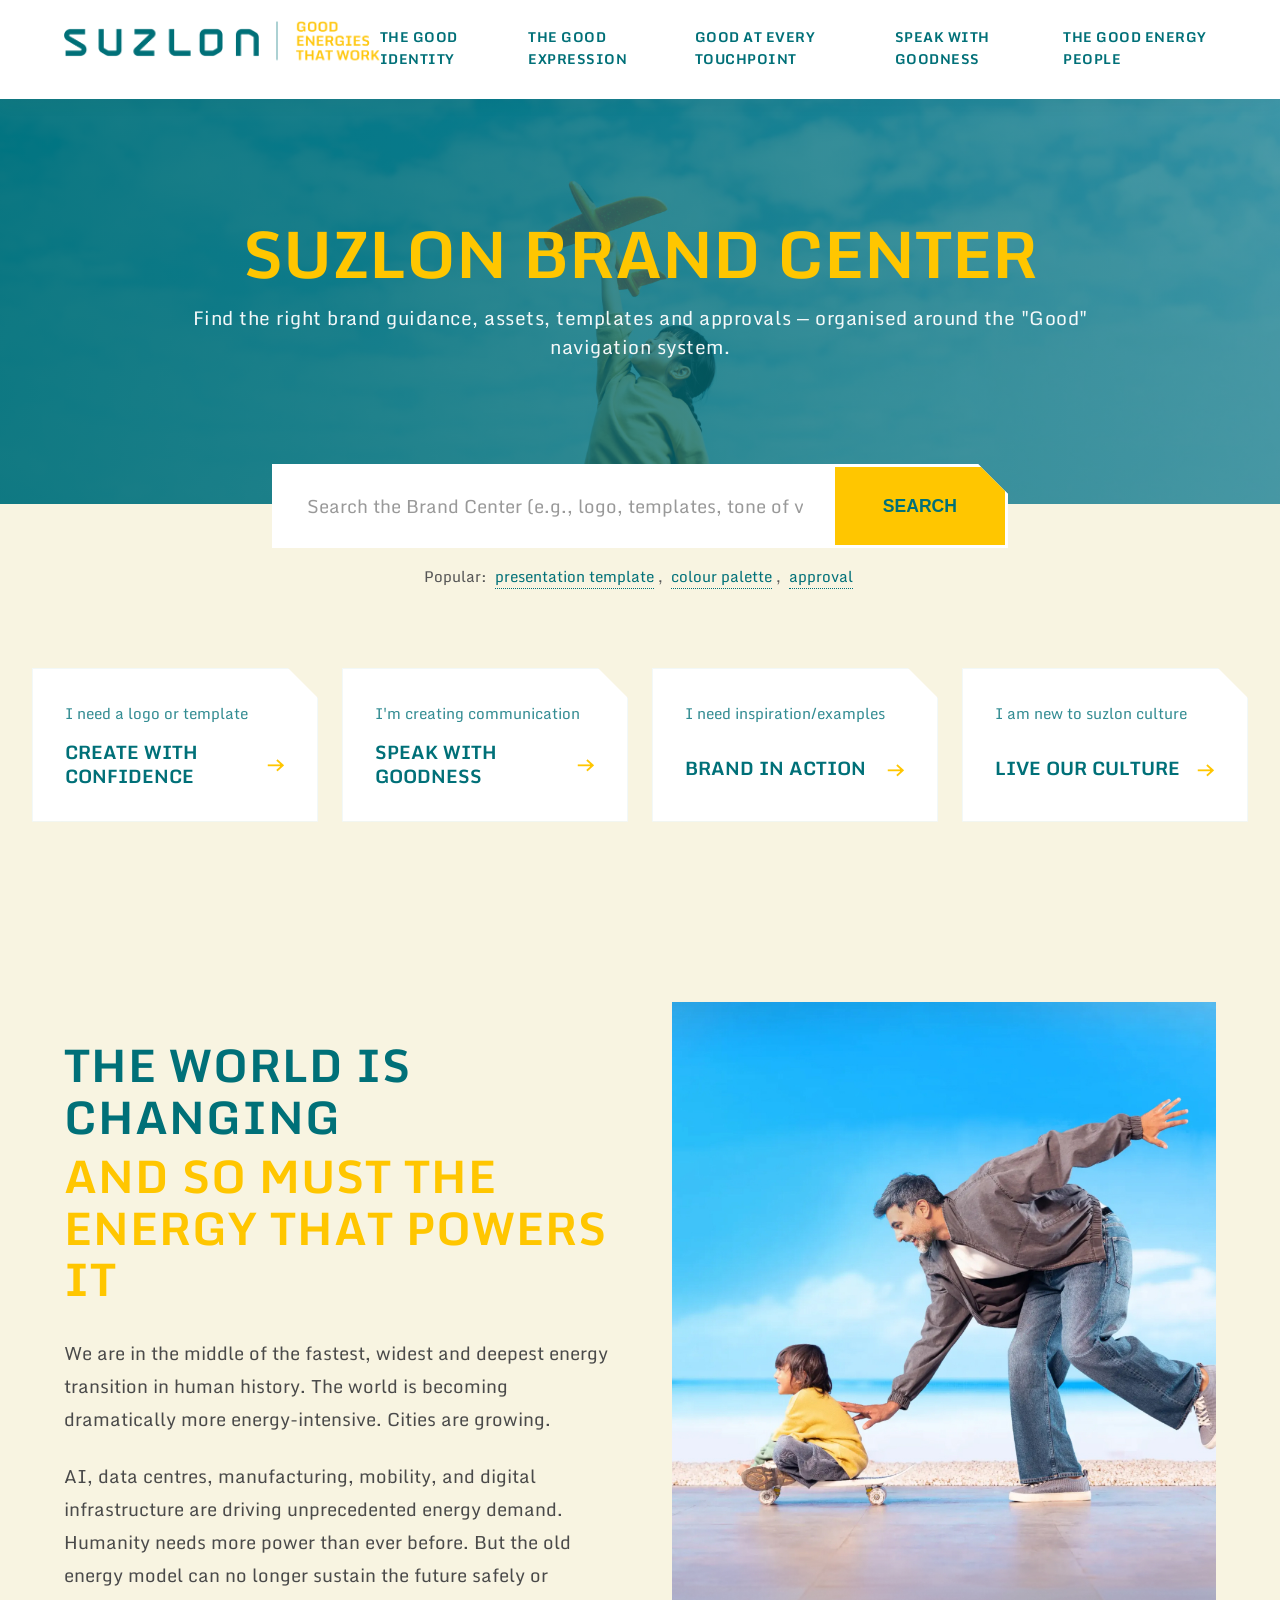
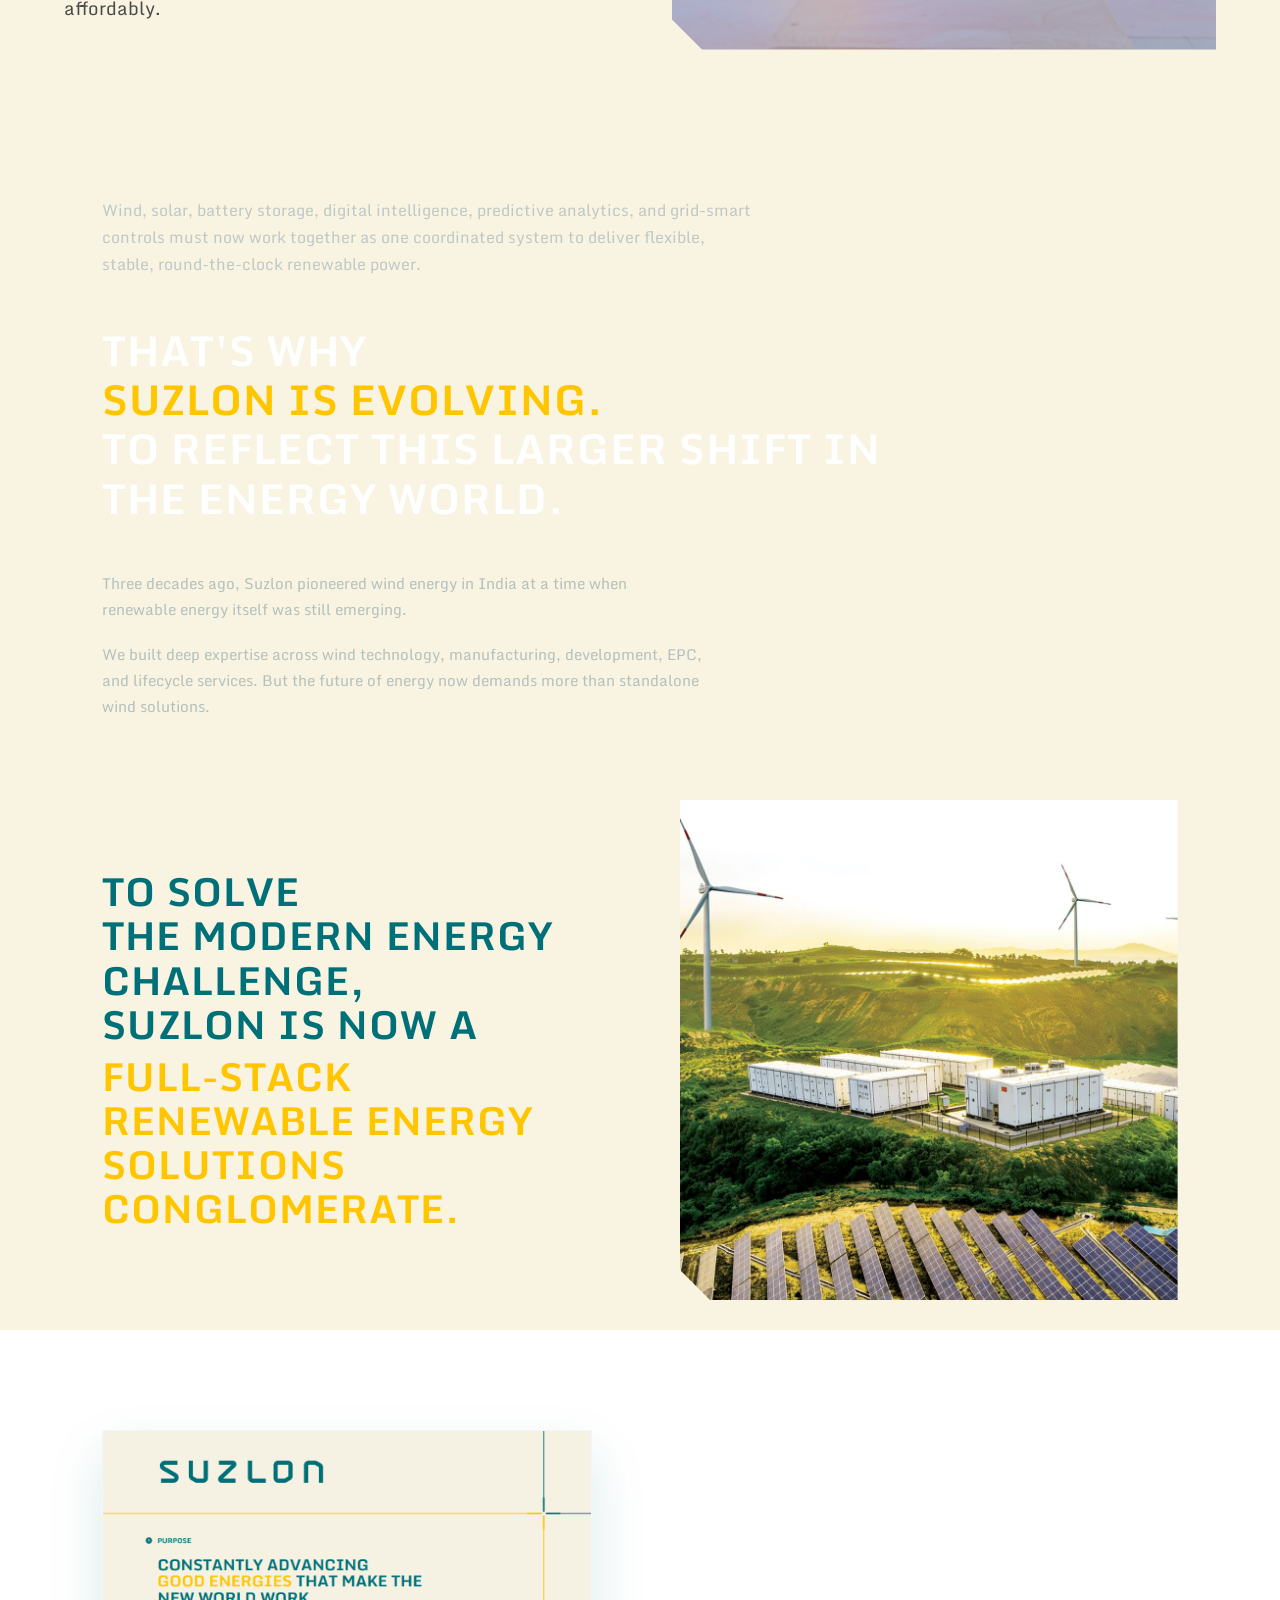
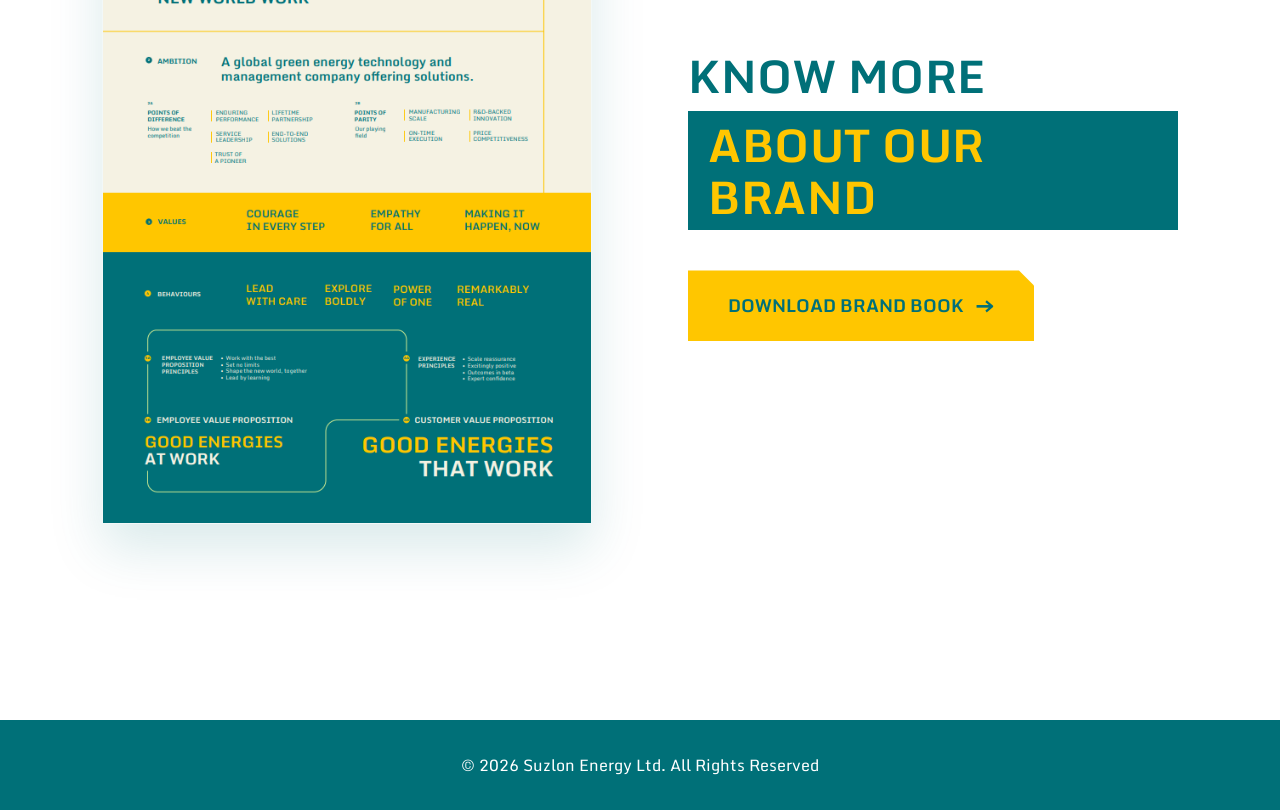
==== index.html @ 7a93b997 "Refactor index.html for improved structure and functionality" ====
<!DOCTYPE html>
<html lang="en">
<head>
    <meta charset="UTF-8">
    <meta name="viewport" content="width=device-width, initial-scale=1.0">
    <title>Suzlon Brand Centre</title>
    
    <!-- Mandatory Primary Typeface: Monda -->
    <link rel="preconnect" href="https://fonts.googleapis.com">
    <link rel="preconnect" href="https://fonts.gstatic.com" crossorigin>
    <link href="https://fonts.googleapis.com/css2?family=Monda:wght@400;500;600;700&display=swap" rel="stylesheet">
    
    <!-- External Stylesheet -->
    <link rel="stylesheet" href="style.css">
</head>
<body>
    <!-- Global Navigation -->
<header class="main-header">
    <div class="logo">
        <!-- Logo links back to the main homepage. Primary version: Teal on light background -->
        <a href="index.html">
            <img src="Homepage Images/Asset 1@2x-8.png" alt="Suzlon Logo" style="height: 45px; border: none;">
        </a>
    </div>
      <nav class="nav-links">
        
        <a href="TheGoodIdentity.html" >The Good Identity</a>
            <a href="TheGoodExpression.html" >The Good Expression</a>
            <a href="touchpoints.html" >Good at Every Touchpoint</a>
			<a href="thegoodvoice.html" >Speak with Goodness</a>
			<a href="good-energy-people.html" >The Good Energy People</a>
    </nav>
</header>

    <main>
        
        <!-- Modern Hero Banner -->
       <section class="video-banner">
    <img src="Homepage Images/Main Banner.jpg" alt="Our Brand Banner" class="bg-video">
    <div class="video-overlay"></div>
    <div class="banner-content">
        <h1>Suzlon Brand Center</h1>
        <p>Find the right brand guidance, assets, templates and approvals — organised around the "Good" navigation system.</p>
<!--        <div class="brand-promise-tag">GOOD ENERGIES THAT WORK</div>-->
    </div>
</section>

       <!-- Floating Global Search Component -->
<div class="search-container" style="position: relative;">
    <div class="search-box cut-top-right">
        <!-- Added ID and autocomplete="off" -->
        <input type="text" id="brandSearchInput" placeholder="Search the Brand Center (e.g., logo, templates, tone of voice)..." autocomplete="off">
        <!-- Added ID -->
        <button id="brandSearchBtn">Search</button>
    </div>
    
    <!-- NEW: Dropdown container for live results -->
    <div id="brandSearchResults" class="search-results-dropdown"></div>

    <!-- Updated hrefs to actually work! -->
    <div class="search-hint">Popular: <a href="touchpoints.html">presentation template</a>, <a href="TheGoodIdentity.html">colour palette</a>, <a href="mailto:corpcom@suzlon.com">approval</a></div>
</div>

        <!-- Priority User Journeys -->
        <section class="journeys-section">
            
            <div class="journeys-grid">
<!--
                <a href="#" class="journey-card cut-bottom-left">
                    <span class="need">I'm new to Suzlon brand</span>
                    <div class="action-row">
                        <span class="action">Start with Good</span>
                        <span class="arrow">&rarr;</span>
                    </div>
                </a>
-->
                <a href="TheGoodIdentity.html" class="journey-card cut-top-right">
                    <span class="need">I need a logo or template</span>
                    <div class="action-row">
                        <span class="action">Create with Confidence</span>
                        <span class="arrow">&rarr;</span>
                    </div>
                </a>
                <a href="thegoodvoice.html" class="journey-card cut-top-right">
                    <span class="need">I'm creating communication</span>
                    <div class="action-row">
                        <span class="action">Speak with Goodness</span>
                        <span class="arrow">&rarr;</span>
                    </div>
                </a>
                <a href="touchpoints.html" class="journey-card cut-top-right">
                    <span class="need">I need inspiration/examples</span>
                    <div class="action-row">
                        <span class="action">Brand in Action</span>
                        <span class="arrow">&rarr;</span>
                    </div>
                </a>
                <a href="good-energy-people.html" class="journey-card cut-top-right">
                    <span class="need">I am new to suzlon culture</span>
                    <div class="action-row">
                        <span class="action">Live our culture</span>
                        <span class="arrow">&rarr;</span>
                    </div>
                </a>
            </div>

        </section>

        
<!-- SECTION 3: The World is Changing (Modern Redesign) -->
<section class="brand-book-section world-changing-modern">
    <div class="content-wrapper">
        <div class="text-content">
            <h2>
                <span class="heading-green">The World is Changing </span>
                <span class="heading-yellow">and so must the energy that powers it</span>
            </h2>
            <p>We are in the middle of the fastest, widest and deepest energy transition in human history. The world is becoming dramatically more energy-intensive. Cities are growing.</p>
            <p>AI, data centres, manufacturing, mobility, and digital infrastructure are driving unprecedented energy demand. Humanity needs more power than ever before. But the old energy model can no longer sustain the future safely or affordably.</p>
        </div>
        
        <!-- Modern Image Integration using the Suzlon Chamfer device -->
        <div class="image-content cut-bottom-left">
            <!-- You can replace this image URL with an appropriate monumental/scale photograph from the brand library -->
            <img src="Homepage Images/Our Brand Banner 1920x1080.jpg" alt="The Changing World of Energy">
        </div>
    </div>
</section>

        <!-- SECTION 6: Suzlon is Evolving (Updated from Screenshot) -->
        <section class="brand-book-section suzlon-evolving-modern">
            <div class="evolving-content-wrapper">
                <div class="evolving-text-group">
<!--
                    <p class="intro-sub">This is where the industry is evolving. From isolated renewable assets to integrated renewable energy ecosystems.</p>
                    <div class="yellow-bar"></div>
-->
                    
                    <p class="body-desc">Wind, solar, battery storage, digital intelligence, predictive analytics, and grid-smart controls must now work together as one coordinated system to deliver flexible, stable, round-the-clock renewable power.</p>
                    
                    <h2>THAT'S WHY <span class="highlight-yellow"><br>SUZLON IS EVOLVING.</span><br> TO REFLECT THIS LARGER SHIFT IN THE ENERGY WORLD.</h2>
                    
                    <p class="history-desc">Three decades ago, Suzlon pioneered wind energy in India at a time when renewable energy itself was still emerging.</p>
                    <p class="history-desc">We built deep expertise across wind technology, manufacturing, development, EPC, and lifecycle services. But the future of energy now demands more than standalone wind solutions.</p>
                </div>
            </div>
            <!-- Interactive Visual Crosshair Device matching brand guidelines -->
<!--            <div class="brand-crosshair"></div>-->
        </section>
		<!-- SECTION 7: Full-Stack Solutions (Matched to Section 3 Design) -->
        <section class="brand-book-section full-stack-modern-grid">
            <div class="content-wrapper">
                
                <!-- Left Text Column -->
                <div class="text-content">
                    <h2>
                        <span class="heading-teal">TO SOLVE<br>THE MODERN ENERGY<br>CHALLENGE,<br>SUZLON IS NOW A</span>
                        <span class="heading-yellow">FULL-STACK<br>RENEWABLE ENERGY<br>SOLUTIONS<br>CONGLOMERATE.</span>
                    </h2>
                </div>
                
                <!-- Right Image Column (Using the chamfer cut to match brand elements) -->
                <div class="image-content cut-bottom-left">
                    <!-- Replace the src with the actual path to your image -->
                    <img src="Homepage Images/WindSolarStorage.jpg" alt="Suzlon Renewable Energy Ecosystem with Wind, Solar, and Storage">
                </div>
                
            </div>
        </section>
		
<!-- SECTION 8: Solar & Storage Visual Banner (Parallax) -->
<!--
        <section class="solar-storage-banner">
            <div class="banner-image-container parallax-bg">
-->
                
                <!-- Subtle overlay to ensure text legibility against the sky -->
<!--                <div class="teal-tint-overlay"></div>-->
                
                <!-- Typographic Lock-up -->
<!--
                <div class="banner-text-overlay">
                    <div class="text-line-1">THIS IS WHAT</div>
                    <div class="text-line-2">SUZLON</div>
                    <div class="text-line-3">
                        <span class="yellow-highlight">2.0</span>
                        <span class="stacked-text">LOOKS<br>LIKE.</span>
                    </div>
                </div>
                
            </div>
        </section>
-->
		<!-- SECTION 8.5: Architecture Bar -->
<!--
        <section class="architecture-bar">
            <div class="architecture-content">
                
                <p class="arch-subtitle">Wind-first, full-stack renewable energy solutions across</p>
                
                <div class="arch-row">
                    <div class="arch-items">
                        
                        <div class="arch-item">
                             Referencing the uploaded image file 
                            <img src="Homepage Images/SUM.svg" alt="Spark" class="spark-icon">
                            RE TECH : WIND | STORAGE | SOLAR
                        </div>
                        
                        <div class="arch-item">
                            <img src="Homepage Images/SUM.svg" alt="Spark" class="spark-icon">
                            RE DEV CO
                        </div>
                        
                        <div class="arch-item">
                            <img src="Homepage Images/SUM.svg" alt="Spark" class="spark-icon">
                            RE PROJECTS
                        </div>
                        
                        <div class="arch-item">
                            <img src="Homepage Images/SUM.svg" alt="Spark" class="spark-icon">
                            RE AMS
                        </div>
                        
                    </div>
                    
                    <div class="arch-url">
                        suzlon.com
                    </div>
                </div>
                
            </div>
        </section>
-->

                
		<!-- SECTION 10: Brand on a Page -->
        <section class="boap-section">
            <div class="boap-content-wrapper">
                
                <!-- Left Side: Document Showcase -->
                <div class="boap-image">
                    <!-- Referencing the exact file requested -->
                    <img src="Homepage Images/BOAP.png" alt="Suzlon Brand on a Page Document">
                </div>
                
                <!-- Right Side: Heading & Download Button -->
                <div class="boap-text">
                    <h2 class="main-heading">
                        <span class="teal-text"> know more</span><br>
                        <span class="yellow-highlight-block">about our brand</span>
                    </h2>
<!--
                     You can set the href to the actual PDF or high-res image file for download 
                    <a href="Homepage Images/BOAP.png" download class="contact-btn">
                        Download BOAP <span class="arrow">&darr;</span>
                    </a>
					 
-->
            
            
            <a href="Homepage Images/Brand Book.pdf" download class="contact-btn">Download brand book <span>&rarr;</span></a>
        </div>
				<div class="support-content">
					
                   
                </div>
                
            </div>
        </section>

    </main>
    
    <!-- Support / Contact Section -->
    <footer class="support-section">
       
         
			<p>© 2026 Suzlon Energy Ltd. All Rights Reserved</p>
            
        
    </footer>
		<script>
document.addEventListener('DOMContentLoaded', () => {
    
    // The content index for your site
    const searchIndex = [
        {
            title: "The Good Expression",
            url: "TheGoodExpression.html",
            description: "Icons, photography style, motion principles, and layout grids.",
            keywords: "icon, dual tone, photography, images, warmth, motion, layout, grid, system"
        },
        {
            title: "Speak with Goodness (Tone of Voice)",
            url: "thegoodvoice.html",
            description: "Verbal identity, grammar, and writing style guidelines.",
            keywords: "voice, tone, writing, grammar, checklist, active voice, copy, messaging"
        },
        {
            title: "The Good Energy People",
            url: "good-energy-people.html",
            description: "Culture, EVP, Values, Behaviours, and Recruitment assets.",
            keywords: "people, culture, video, film, evp, employer brand, values, behaviours, recruitment, posters"
        },
        {
            title: "Good at Every Touchpoint",
            url: "touchpoints.html",
            description: "Download PPT, Word, and digital UI templates.",
            keywords: "templates, presentation template, ready to use, ppt, powerpoint, word, document, ui, physical, operations, signage"
        },
        {
            title: "The Visual Identity",
            url: "TheGoodIdentity.html",
            description: "Logos, colour palettes, typography, and core brand identity.",
            keywords: "logo, colours, colour palette, fonts, typography, identity, brand, yellow, teal"
        }
    ];

    const searchInput = document.getElementById('brandSearchInput');
    const searchBtn = document.getElementById('brandSearchBtn');
    const searchDropdown = document.getElementById('brandSearchResults');

    if (searchInput && searchDropdown) {
        
        const performSearch = () => {
            const query = searchInput.value.toLowerCase().trim();
            
            if (query.length === 0) {
                searchDropdown.innerHTML = '';
                searchDropdown.classList.remove('active');
                return;
            }

            const results = searchIndex.filter(item => {
                return item.title.toLowerCase().includes(query) || 
                       item.keywords.toLowerCase().includes(query) || 
                       item.description.toLowerCase().includes(query);
            });

            searchDropdown.innerHTML = '';
            
            if (results.length > 0) {
                results.forEach(item => {
                    const link = document.createElement('a');
                    link.href = item.url;
                    link.className = 'search-result-item';
                    link.innerHTML = `
                        <span class="search-result-title">${item.title}</span>
                        <span class="search-result-desc">${item.description}</span>
                    `;
                    searchDropdown.appendChild(link);
                });
            } else {
                searchDropdown.innerHTML = `<div class="no-results">No results found for "${query}"</div>`;
            }

            searchDropdown.classList.add('active');
        };

        // Trigger on typing
        searchInput.addEventListener('input', performSearch);
        
        // Trigger on button click
        if(searchBtn) {
            searchBtn.addEventListener('click', (e) => {
                e.preventDefault();
                performSearch();
            });
        }

        // Close when clicking outside
        document.addEventListener('click', function(e) {
            if (!searchInput.contains(e.target) && !searchDropdown.contains(e.target) && (!searchBtn || !searchBtn.contains(e.target))) {
                searchDropdown.classList.remove('active');
            }
        });
        
        // Re-open if input clicked
        searchInput.addEventListener('click', function() {
            if (this.value.trim().length > 0) {
                searchDropdown.classList.add('active');
            }
        });
    }
});
</script>
</body>
</html>
---- style.css ----
/* =========================================

   1. VARIABLES & GLOBAL STYLES

========================================= */

:root {

    /* Primary Brand Colours */

    --ever-teal: #007078;

    --prime-yellow: #FFC600;

    --humble-beige: #F8F4E1;

    --white: #FFFFFF;

    

    /* Secondary Brand Colours */

    --electric-cyan: #0083C1;

    --sure-orange: #EE7623;

    --emergent-green: #61A60E;

    

    /* Layout Variables */

    --grid-margin: 5vw;

    --card-shadow: 0 10px 30px rgba(0, 112, 120, 0.08);

    --hover-shadow: 0 15px 35px rgba(0, 112, 120, 0.15);

}



* {

    box-sizing: border-box;

}



body {

    background-color: var(--humble-beige);

    font-family: 'Monda', Tahoma, sans-serif;

    font-weight: 400; /* Level 3 Body Text */

    margin: 0;

    padding: 0;

    color: var(--ever-teal);

    overflow-x: hidden; 

}



h1, h2, h3, h4, h5, h6 {

    font-family: 'Monda', Tahoma, sans-serif;

    font-weight: 700; /* Level 1 Heading */

}



/* =========================================

   2. HEADER & NAVIGATION

========================================= */

.main-header {

    background-color: var(--white);

    display: flex;

    justify-content: space-between;

    align-items: center;

    padding: 1.25rem var(--grid-margin);

    box-shadow: 0 4px 20px rgba(0,0,0,0.04);

    position: sticky;

    top: 0;

    z-index: 100;

}



.main-header .logo {

    font-size: 2rem;

    font-weight: 700;

    letter-spacing: 2px;

    text-transform: uppercase;

}



.nav-links {

    display: flex;

    gap: 2rem;

    align-items: center;

}



.nav-links a {

    text-decoration: none;

    color: var(--ever-teal);

    font-weight: 700;

    font-size: 0.85rem;

    letter-spacing: 0.5px;

    position: relative;

    padding-bottom: 4px;

    transition: color 0.3s ease;

    text-transform: uppercase;

}



.nav-links a::after {

    content: '';

    position: absolute;

    bottom: 0;

    left: 0;

    width: 0%;

    height: 2px;

    background-color: var(--prime-yellow);

    transition: width 0.3s ease;

}



.nav-links a:hover::after,

.nav-links a.active-nav::after {

    width: 100%;

}



.nav-links a.active-nav, .nav-links a:hover {

    color: var(--ever-teal);

}



/* =========================================

   3. THE SUM VISUAL DEVICE (CHAMFERS)

========================================= */

.cut-top-right {

    clip-path: polygon(0 0, calc(100% - 30px) 0, 100% 30px, 100% 100%, 0 100%);

}



.cut-bottom-left {

    clip-path: polygon(0 0, 100% 0, 100% 100%, 30px 100%, 0 calc(100% - 30px));

}



.cut-both {

    clip-path: polygon(0 0, calc(100% - 30px) 0, 100% 30px, 100% 100%, 30px 100%, 0 calc(100% - 30px));

}



/* =========================================

   4. HERO / VIDEO BANNER

========================================= */

.video-banner {

    position: relative;

    width: 100%;

    height: 45vh; 

    min-height: 400px;

    display: flex;

    align-items: center;

    padding: 0 4rem; 

    margin-bottom: 2rem; 

    overflow: hidden;

}



.video-banner.cut-bottom-left {

    clip-path: polygon(0 0, 100% 0, 100% 100%, 60px 100%, 0 calc(100% - 60px));

}



.bg-video {

    position: absolute;

    top: 0;

    left: 0;

    width: 100%;

    height: 100%;

    object-fit: cover; 

    z-index: 1;

}



.video-overlay {

    position: absolute;

    top: 0;

    left: 0;

    width: 100%;

    height: 100%;

    background: linear-gradient(to right, rgba(0, 112, 120, 0.9), rgba(0, 112, 120, 0.6));

    z-index: 2;

}



.banner-content {

    position: relative;

    z-index: 3;

    color: var(--white);

    max-width: 900px;

    text-align: center;

    margin: 0 auto;

}



.banner-content h1 {

    font-size: clamp(2.5rem, 5vw, 4.5rem);

    text-transform: uppercase;

    margin: 0 0 1rem 0;

    line-height: 1.1;

    color: var(--prime-yellow);

}



.banner-content p {

    font-size: clamp(1.15rem, 1.5vw, 1.5rem);

    margin: 0 0 1.5rem 0;

    opacity: 0.95;

    letter-spacing: 0.5px;

    line-height: 1.5;

}



.brand-promise-tag {

    display: inline-block;

    border: 2px solid var(--prime-yellow);

    color: var(--prime-yellow);

    padding: 10px 20px;

    font-size: 1.2rem;

    font-weight: 700;

    letter-spacing: 1px;

    text-transform: uppercase;

    background: rgba(0, 112, 120, 0.3);

}



/* =========================================

   5. MODERN SEARCH COMPONENT

========================================= */

.search-container {

    max-width: 800px;

    margin: -4.5rem auto 5rem auto;

    position: relative;

    z-index: 10;

    padding: 0 2rem;

}



.search-box {

    display: flex;

    background: var(--white);

    overflow: hidden;

    box-shadow: 0 20px 40px rgba(0, 112, 120, 0.2);

    border: 3px solid var(--white);

}



.search-box input {

    flex: 1;

    padding: 1.5rem 2rem;

    border: none;

    font-family: 'Monda', Tahoma, sans-serif;

    font-size: 1.15rem;

    color: var(--ever-teal);

    outline: none;

}



.search-box input::placeholder {

    color: #999;

}



.search-box button {

    background-color: var(--prime-yellow);

    color: var(--ever-teal);

    border: none;

    padding: 0 3rem;

    font-weight: 700;

    font-size: 1.1rem;

    text-transform: uppercase;

    cursor: pointer;

    transition: background 0.3s ease;

}



.search-box button:hover {

    background-color: var(--ever-teal);

    color: var(--prime-yellow);

}



.search-hint {

    text-align: center;

    margin-top: 1rem;

    font-size: 0.95rem;

    color: #555;

}



.search-hint a {

    color: var(--ever-teal);

    text-decoration: none;

    border-bottom: 1px dotted var(--ever-teal);

    margin: 0 0.25rem;

}



.search-hint a:hover {

    color: #000;

}



/* =========================================

   6. PRIORITY USER JOURNEYS

========================================= */

.journeys-section {

    max-width: 1400px;

    margin: 0 auto 5rem auto;

    padding: 0 2rem;

}



.section-header {

    text-align: center;

    margin-bottom: 3rem;

    display: flex;

    flex-direction: column;

    align-items: center;

}



.section-header h2 {

    color: var(--ever-teal);

    text-transform: uppercase;

    font-size: 1.5rem;

    margin: 0 0 0.5rem 0;

}



.accent-line {

    width: 60px;

    height: 3px;

    background-color: var(--prime-yellow);

}



.journeys-grid {

    display: grid;

    grid-template-columns: repeat(auto-fit, minmax(240px, 1fr));

    gap: 1.5rem;

}



.journey-card {

    background-color: var(--white);

    color: var(--ever-teal);

    padding: 2rem;

    text-decoration: none;

    display: flex;

    flex-direction: column;

    justify-content: space-between;

    min-height: 140px;

    box-shadow: var(--card-shadow);

    transition: transform 0.3s ease, box-shadow 0.3s ease, background-color 0.3s ease;

    border: 1px solid rgba(0, 112, 120, 0.05);

}



.journey-card:hover {

    transform: translateY(-5px);

    box-shadow: var(--hover-shadow);

    background-color: var(--ever-teal);

    color: var(--white);

}



.journey-card .need {

    font-size: 0.95rem;

    opacity: 0.8;

    margin-bottom: 1rem;

}



.action-row {

    display: flex;

    justify-content: space-between;

    align-items: center;

}



.journey-card .action {

    font-size: 1.15rem;

    font-weight: 700;

    text-transform: uppercase;

    line-height: 1.3;

}



.journey-card .arrow {

    font-size: 1.5rem;

    color: var(--prime-yellow);

    transition: transform 0.3s ease;

}



.journey-card:hover .arrow {

    transform: translateX(5px);

}



/* =========================================

   SECTION 6: Suzlon is Evolving (Screenshot Redesign)

========================================= */

.suzlon-evolving-modern {

    position: relative;

    background: linear-gradient(rgba(10, 25, 35, 0.75), rgba(5, 15, 25, 0.85)), url('Homepage Images/SUZLON IS EVOLVING.jpg') no-repeat center center/cover;

background-attachment: fixed; /* Creates the smooth parallax scrolling effect */

    color: var(--white);

    padding: 120px 8%;

    overflow: hidden;

    border-top: 1px solid rgba(255, 255, 255, 0.1);

}



.evolving-content-wrapper {

    max-width: 800px;

    position: relative;
	margin: 0 auto

    z-index: 2;

}



.evolving-text-group .intro-sub {

    font-size: 1.05rem;

    line-height: 1.6;

    color: #D0DCD0;

    margin-bottom: 1.5rem;

    max-width: 550px;
	
	;

}



.yellow-bar {

    width: 40px;

    height: 4px;

    background-color: var(--prime-yellow);

    margin-bottom: 2.5rem;

}



.evolving-text-group .body-desc {

    font-size: 1rem;

    line-height: 1.7;

    color: #C0C8C5;

    margin-bottom: 3rem;

    max-width: 650px;

}



.suzlon-evolving-modern h2 {

    font-size: clamp(2rem, 3.2vw, 3rem);

    line-height: 1.2;

    text-transform: uppercase;

    margin-bottom: 3rem;

    color: var(--white);

    letter-spacing: 0.5px;

}



.highlight-yellow {

    color: var(--prime-yellow);

}



.evolving-text-group .history-desc {

    font-size: 0.95rem;

    line-height: 1.7;

    color: #B5C0BC;

    margin-bottom: 1.25rem;

    max-width: 600px;

}



/* Brand Crosshair graphic element matching the layout */

.brand-crosshair {

    position: absolute;

    bottom: 40px;

    right: 60px;

    width: 60px;

    height: 60px;

    background-image: 

        linear-gradient(to right, rgba(255, 255, 255, 0.4) 1px, transparent 1px),

        linear-gradient(to bottom, rgba(255, 198, 0, 0.9) 1px, transparent 1px);

    background-size: 100% 100%;

    z-index: 3;

}



.brand-crosshair::after {

    content: '';

    position: absolute;

    top: 50%;

    left: 50%;

    transform: translate(-50%, -50%);

    width: 10px;

    height: 10px;

    border: 1px solid var(--prime-yellow);

    border-radius: 50%;

}



/* Responsive adjustments */

@media (max-width: 768px) {

    .suzlon-evolving-modern {

        padding: 80px 5%;

    }

    .brand-crosshair {

        display: none;

    }

}



/* =========================================
   SECTION 7: Full-Stack Solutions (Matched to Section 3 Design)
========================================= */
.full-stack-modern-grid {
    background-color: var(--humble-beige);
}

.full-stack-modern-grid .content-wrapper {
    display: grid;
    grid-template-columns: 1fr 1fr;
    gap: 5rem;
    align-items: center;
    max-width: 1400px;
    
    /* Changing this to 'auto' pushes the entire grid into the dead center of the screen */
    margin: 0 auto; 
}
.full-stack-modern-grid h2 {
    font-size: clamp(2rem, 3vw, 3.2rem); 
    line-height: 1.15;
    margin-bottom: 2rem;
    text-transform: uppercase;
    display: flex;
    flex-direction: column;
    gap: 0.5rem;
    letter-spacing: 0.5px;
}

.heading-teal {
    color: var(--ever-teal); 
    display: inline-block;
    width: fit-content;
}

/* Inherits the .heading-yellow block styling created in Section 3 */

.full-stack-modern-grid .image-content {
    width: 100%;
    height: 100%;
    min-height: 500px;
    position: relative;
    box-shadow: 0 25px 50px rgba(0, 112, 120, 0.1); 
}

.full-stack-modern-grid .image-content img {
    width: 100%;
    height: 100%;
    object-fit: cover;
    position: absolute;
    top: 0;
    left: 0;
}

/* =========================================
   Responsive Overrides for Section 7 Grid
========================================= */
@media (max-width: 992px) {
    .full-stack-modern-grid .content-wrapper {
        grid-template-columns: 1fr;
        gap: 3rem;
    }
    
    .full-stack-modern-grid .image-content {
        min-height: 400px;
    }
}


/* =========================================

   8. BRAND BOOK STYLES (NEW SECTIONS)

========================================= */

.brand-book-section {

    padding: 30px 8%;

    overflow: hidden;

}



.brand-book-section h2 {

    text-transform: uppercase;

    letter-spacing: 1px;

}



/* SECTION 3: The World is Changing (Beige Redesign) */

.world-changing-modern {

    background-color: var(--humble-beige);

    padding: 100px 5%;

    

}



.world-changing-modern .content-wrapper {

    display: grid;

    grid-template-columns: 1fr 1fr;

    gap: 4rem;

    align-items: center;

    max-width: 1400px;

    margin: 0 auto;

}



.world-changing-modern h2 {

    font-size: clamp(2.2rem, 3.5vw, 3.8rem);

    line-height: 1.15;

    margin-bottom: 2rem;

    text-transform: uppercase;

    display: flex;

    flex-direction: column;

    gap: 0.5rem;

}



.heading-green {

    color: var(--emergent-green); 

}



.heading-yellow {

    color: var(--prime-yellow); 

    

    display: inline-block;

    width: fit-content;

}



.heading-green {

    color: var(--green); 

   

    display: inline-block;

    width: fit-content;

}



.world-changing-modern p {

    font-size: 1.15rem;

    line-height: 1.8;

    color: #4A4A4A; 

    margin-bottom: 1.5rem;

}



.world-changing-modern .image-content {

    width: 100%;

    height: 100%;

    min-height: 450px;

    position: relative;

    box-shadow: 0 20px 40px rgba(0, 112, 120, 0.15); 

}



.world-changing-modern .image-content img {

    width: 100%;

    height: 100%;

    object-fit: cover;

    position: absolute;

    top: 0;

    left: 0;

}



/* SECTION 6: Suzlon is Evolving */

.suzlon-evolving {

    background-color: var(--ever-teal);

    color: var(--white);

    text-align: center;

    position: relative;

    border-top: 1px solid rgba(255,255,255,0.1);

}



.suzlon-evolving h2 {

    color: var(--prime-yellow);

    font-size: 2.8rem;

    margin-bottom: 25px;

}



.suzlon-evolving h3 {

    font-size: 1.6rem;

    margin-bottom: 30px;

    line-height: 1.5;

    color: var(--white);

}



.suzlon-evolving p {

    font-size: 1.15rem;

    line-height: 1.7;

    max-width: 800px;

    margin: 0 auto 30px auto;

    color: var(--humble-beige);

}



.upscale-text {

    font-weight: 700; 

    color: var(--prime-yellow) !important; 

    margin-bottom: 25px !important; 

    letter-spacing: 1px;

    font-size: 1.25rem !important;

}



.tech-stack {

    display: inline-block;

    background: rgba(255, 255, 255, 0.05);

    padding: 30px 50px;

    border-left: 6px solid var(--prime-yellow);

    font-size: 1.25rem;

    font-weight: 600; /* Level 2 Sub-Heading equivalent */

    letter-spacing: 1.5px;

}



.highlight-text {

    color: var(--prime-yellow);

}



.tech-sub-text {

    font-size: 0.95rem;

    font-weight: 400;

    margin-top: 15px;

    display: inline-block;

    color: #A0BBD0;

}



/* SECTION 7: Our Logo */

.our-logo {

    background-color: var(--white);

}



.our-logo h2 {

    color: var(--ever-teal);

    font-size: 3rem;

    text-align: center;

    margin-bottom: 60px;

}



.logo-grid {

    display: grid;

    grid-template-columns: repeat(auto-fit, minmax(320px, 1fr));

    gap: 40px;

    max-width: full;

    margin: 0 auto;

}



.logo-card {

/*    background: var(--humble-beige);*/

    padding: 50px 40px;
	max-width: 900px;

/*    border-radius: 0 50px 0 50px; */

/*    transition: all 0.4s ease;*/

/*    border: 1px solid rgba(0,0,0,0.03);*/

}



.logo-card:hover {

    transform: translateY(-10px);

    box-shadow: 0 15px 50px rgba(0, 112, 120, 0.15);

    border-color: var(--ever-teal);

}



.logo-card span {

    display: flex;

    align-items: center;

    justify-content: center;

    width: 50px;

    height: 50px;

    background: var(--ever-teal);

    color: var(--prime-yellow);

    border-radius: 50%;

    font-size: 1.5rem;

    font-weight: 700;

    margin-bottom: 25px;

}



.logo-card p {

    color: #4A4A4A;

    line-height: 1.7;

    font-size: 1.05rem;

}

/* =========================================
   SECTION 8: Solar & Storage Visual Banner (Parallax & Restored Text)
========================================= */
.solar-storage-banner {
    width: 100%;
    background-color: var(--humble-beige);
/*    padding-bottom: 2rem; */
}

.banner-image-container.parallax-bg {
    width: 100%;
    height: 65vh; 
    min-height: 550px;
    position: relative;
    overflow: hidden;
    
    /* Parallax Background Implementation */
    background-image: url('Homepage Images/WindSolarStorage.jpg');
/*    background-attachment: fixed;*/
    background-position: center;
    background-repeat: no-repeat;
    background-size: cover;
}

/* Gradient to ensure the off-white text pops against lighter sky backgrounds */
.teal-tint-overlay {
    position: absolute;
    top: 0;
    left: 0;
    width: 100%;
    height: 100%;
    background: linear-gradient(to right, rgba(0, 112, 120, 0.5) 0%, rgba(0, 112, 120, 0) 65%);
    pointer-events: none;
    z-index: 1;
}

/* Restored Typographic Overlay Positioning & Styling */
.banner-text-overlay {
    position: absolute;
    top: 50%;
    left: 8%; /* Matches the padding of your other sections */
    transform: translateY(-50%);
    z-index: 5;
    display: flex;
    flex-direction: column;
    align-items: flex-start;
    font-family: 'Monda', Tahoma, sans-serif;
}

.banner-text-overlay .text-line-1 {
    font-size: clamp(0.6rem, 1vw, 0.9rem);
    color: var(--humble-beige);
    text-transform: uppercase;
    letter-spacing: 1.5px;
    margin-bottom: -2px; 
}

.banner-text-overlay .text-line-2 {
    font-size: clamp(3rem, 7vw, 6rem);
    color: var(--humble-beige);
    font-weight: 700;
    text-transform: uppercase;
    line-height: 0.9;
}

.banner-text-overlay .text-line-3 {
    display: flex;
    align-items: center;
    gap: 8px; 
    margin-top: -2px;
}

.banner-text-overlay .yellow-highlight {
    font-size: clamp(3rem, 7vw, 6rem);
    color: var(--prime-yellow);
    font-weight: 700;
    line-height: 0.9;
}

.banner-text-overlay .stacked-text {
    font-size: clamp(0.6rem, 1vw, 0.9rem);
    color: var(--humble-beige);
    text-transform: uppercase;
    line-height: 1.2;
    letter-spacing: 1.5px;
    display: flex;
    flex-direction: column;
    justify-content: center;
}

/* Responsive adjustments for mobile and tablets */
@media (max-width: 992px) {
    .banner-text-overlay {
        left: 5%;
    }
    
    .banner-text-overlay .text-line-3 {
        gap: 5px; 
    }
}

@media (max-width: 768px) {
    .banner-image-container.parallax-bg {
        background-attachment: scroll; /* Disables parallax on mobile for performance */
        height: 50vh;
        min-height: 400px;
    }
    
    /* Ensure the text breaks nicely if the screen is very narrow */
    .banner-text-overlay .text-line-2,
    .banner-text-overlay .yellow-highlight {
        font-size: clamp(2rem, 9vw, 3rem);
    }
}

/* =========================================

   9. SUPPORT & BUTTONS

========================================= */

.support-section {

    width: 100%;

    background-color: var(--ever-teal);

    color: var(--white);

    padding: 1rem var(--grid-margin); 

    text-align: center;

    margin-top: 0; 

}



.support-content {

    max-width: 800px;

    margin: 0 auto;

}



.support-content h2 {

    font-size: 2.5rem;

    color: var(--prime-yellow);

    margin: 0 0 1rem 0;

    text-transform: uppercase;

}



.support-content p {

    font-size: 1.2rem;

    line-height: 1.6;

    margin: 0 0 2.5rem 0;

    opacity: 0.9;

}



.contact-btn {

    display: inline-flex;

    align-items: center;

    padding: 1rem 2.5rem;

    font-size: 1.1rem;

    font-weight: 700;

    text-transform: uppercase;

    text-decoration: none;

    transition: all 0.3s ease;

    background-color: var(--prime-yellow);

    color: var(--ever-teal);

    clip-path: polygon(0 0, calc(100% - 15px) 0, 100% 15px, 100% 100%, 0 100%);

}



.contact-btn:hover {

    background-color: var(--white);

    transform: translateY(-4px);

    box-shadow: 0 10px 20px rgba(0, 0, 0, 0.2);

}



.contact-btn span {

    margin-left: 12px;

    font-size: 1.5rem;

    transition: transform 0.3s ease;

}



.contact-btn:hover span {

    transform: translateX(5px);

}



/* =========================================

   9. RESPONSIVE BREAKPOINTS

========================================= */

@media (max-width: 992px) {

    .world-changing-modern .content-wrapper {

        grid-template-columns: 1fr;

        gap: 3rem;

    }

    

    .world-changing-modern .image-content {

        min-height: 350px;

    }

    

    .world-changing-modern h2 {

        font-size: clamp(2rem, 5vw, 2.8rem);

    }

    

    .suzlon-evolving h2, .our-logo h2, .behaviours-header h2 { 

        font-size: 2.2rem; 

    }

    

    .suzlon-evolving h3 { 

        font-size: 1.3rem; 

    }

}



@media (max-width: 768px) {

    .nav-links { display: none; }

    

    .video-banner {

        padding: 0 2rem;

        height: 50vh;

    }

    

    .search-container { margin-top: -2.5rem; }

    .search-box input { padding: 1rem; }

    .search-box button { padding: 0 1.5rem; }

    

    .brand-book-section { padding: 60px 5%; }

    .logo-card { border-radius: 0 30px 0 30px; }

    .tech-stack { padding: 20px; font-size: 1rem; }

}
/* =========================================
   SECTION 10: Good Energies Manifesto
========================================= */
.manifesto-section {
    position: relative;
    width: 100%;
    min-height: 100vh;
    padding: 100px 8%; /* Maintains global 8% left margin */
    overflow: hidden;
    background-color: #79BCE5; /* Fallback sky blue */
}

.manifesto-bg {
    position: absolute;
    top: 0;
    left: 0;
    width: 100%;
    height: 100%;
    background-size: cover;
    background-position: center bottom; /* Keeps focus on the figures at the bottom */
    background-repeat: no-repeat;
    z-index: 1;
}

/* Crosshair Visual Devices */
.crosshair-vertical {
    position: absolute;
    top: 0;
    left: calc(8% - 30px); /* Positioned just to the left of the text margin */
    width: 2px;
    height: 100%;
    background-color: var(--ever-teal);
    z-index: 2;
    opacity: 0.6;
}

.crosshair-horizontal {
    position: absolute;
    top: 300px; /* Adjusts where the horizontal line crosses */
    left: calc(8% - 40px);
    width: 100vw;
    height: 2px;
    background-color: var(--prime-yellow);
    z-index: 2;
    opacity: 0.8;
}

.manifesto-content {
    position: relative;
    z-index: 3;
    max-width: 650px;
    display: flex;
    flex-direction: column;
}

.manifesto-heading {
    font-size: clamp(2rem, 3.5vw, 3.5rem);
    line-height: 1.1;
    color: var(--white);
    text-transform: uppercase;
    letter-spacing: 1px;
    margin-bottom: 50px; /* Pushes content below the horizontal line */
}

.manifesto-heading .yellow-text {
    color: var(--prime-yellow);
}

.manifesto-subheading {
    color: var(--prime-yellow);
    font-size: clamp(1.4rem, 2vw, 1.8rem);
    margin-bottom: 1.5rem;
    font-weight: 700;
}

.manifesto-body p {
    color: var(--white);
    font-size: clamp(0.95rem, 1.1vw, 1.1rem);
    line-height: 1.8;
    margin-bottom: 4rem;
    font-weight: 500;
    text-shadow: 0 1px 3px rgba(0,0,0,0.2); /* Helps text readability against clouds */
}

.manifesto-branding {
    display: flex;
    flex-direction: column;
    align-items: flex-start;
    gap: 1.5rem;
}

.manifesto-branding .teal-text {
    color: var(--ever-teal);
    font-size: clamp(1.5rem, 2.5vw, 2.2rem);
    line-height: 1.2;
    font-weight: 700;
}

.manifesto-logo {
    height: 40px;
}

.manifesto-url {
    position: absolute;
    bottom: 30px;
    right: 5%;
    z-index: 3;
    font-family: 'Monda', Tahoma, sans-serif;
    font-weight: 700;
    color: #333;
    font-size: 1.1rem;
    letter-spacing: 1px;
}

/* Responsive adjustments */
@media (max-width: 992px) {
    .manifesto-section {
        padding: 80px 8%;
    }
    
    .crosshair-vertical, .crosshair-horizontal {
        display: none; /* Hide on mobile to keep layout clean */
    }
    
    .manifesto-heading {
        margin-bottom: 2rem;
    }
    
    .manifesto-url {
        right: auto;
        left: 8%;
        bottom: 20px;
    }
}

/* =========================================
   SECTION 8.5: Architecture Bar 
========================================= */
.architecture-bar {
    width: 100%;
    background-color: var(--humble-beige);
    padding: 3.5rem 8%; /* Matches the 8% left-align system */
    color: var(--ever-teal);
    border-bottom: 1px solid rgba(0, 112, 120, 0.15); /* Subtle separation line */
}

.architecture-content {
    display: flex;
    flex-direction: column;
    gap: 1.5rem;
    max-width: 1500px;
}

.arch-subtitle {
    font-size: 1.15rem;
    font-weight: 600;
    margin: 0;
    letter-spacing: 0.5px;
}

.arch-row {
    display: flex;
    justify-content: space-between;
    align-items: center;
    flex-wrap: wrap;
    gap: 1rem;
    width: 100%;
}

.arch-items {
    display: flex;
    gap: 3.5rem;
    align-items: center;
    flex-wrap: wrap;
}

.arch-item {
    display: flex;
    align-items: center;
/*    gap: 0.1rem;*/
    font-size: 1.1rem;
    font-weight: 700;
    text-transform: uppercase;
    letter-spacing: 0.5px;
}


/* Specific styling for the uploaded spark/crosshair icon */
.spark-icon {
    width: 16px;
    height: 16px;
    margin-bottom: 25px; /* Visual optical alignment with the text baseline */
    display: block;
    object-fit: contain;
}

.arch-url {
    font-size: 1.5rem;
    font-weight: 700;
    letter-spacing: 1px;
}

/* Responsive adjustments */
@media (max-width: 1200px) {
    .arch-items {
        gap: 2rem;
    }
}

@media (max-width: 992px) {
    .arch-row {
        flex-direction: column;
        align-items: flex-start;
        gap: 2.5rem;
    }
    
    .arch-items {
        flex-direction: column;
        align-items: flex-start;
        gap: 1.5rem;
    }
}

/* =========================================
   SECTION 10: Brand on a Page
========================================= */
.boap-section {
    background-color: var(--white);
    padding: 100px 8%;
    overflow: hidden;
}

.boap-content-wrapper {
    display: grid;
    grid-template-columns: 1fr 1fr;
    gap: 6rem;
    align-items: center;
    max-width: 1400px;
    margin: 0 auto;
}

/* Left side image styling */
.boap-image {
    width: 100%;
    /* Adds a sleek, premium shadow so the document looks like paper resting on the screen */
    box-shadow: 0 25px 50px rgba(0, 112, 120, 0.15); 
    border: 1px solid rgba(0, 112, 120, 0.05);
}

.boap-image img {
    width: 100%;
    height: auto;
    display: block;
}

/* Right side text & button styling */
.boap-text {
    display: flex;
    flex-direction: column;
    align-items: flex-start;
}

.boap-text .main-heading {
    font-size: clamp(2rem, 3.5vw, 3.5rem);
    line-height: 1.15;
    text-transform: uppercase;
    margin-bottom: 2.5rem;
    letter-spacing: 0.5px;
}

.boap-text .teal-text {
    color: var(--ever-teal);
}

.boap-text .yellow-highlight-block {
    color: var(--prime-yellow);
    background-color: var(--ever-teal);
    padding: 8px 20px;
    display: inline-block;
    margin-top: 10px;
}

/* Responsive adjustments for mobile and tablets */
@media (max-width: 992px) {
    .boap-content-wrapper {
        grid-template-columns: 1fr;
        gap: 4rem;
    }
    
    .boap-image {
        order: 2; /* Drops the image below the text on mobile screens */
    }
    
    .boap-text {
        order: 1; /* Keeps the heading and button at the top on mobile */
    }
}

/* =========================================
   PAGE HERO & JUMP NAVIGATION
========================================= */
.page-hero {
    background-color: var(--ever-teal);
    color: var(--white);
    padding: 100px 8% 80px 8%;
}

.page-hero-content .category-tag {
    color: var(--prime-yellow);
    font-size: 0.95rem;
    font-weight: 700;
    letter-spacing: 1.5px;
    display: inline-block;
    margin-bottom: 1rem;
}

.page-hero-content h1 {
    font-size: clamp(2.5rem, 4.5vw, 4rem);
    text-transform: uppercase;
    color: var(--white);
    margin-bottom: 1rem;
    letter-spacing: 1px;
}

.page-hero-content p {
    font-size: clamp(1.15rem, 1.8vw, 1.4rem);
    color: var(--humble-beige);
    max-width: 750px;
    line-height: 1.6;
}

.page-jump-nav {
    display: flex;
    gap: 1.5rem;
    padding: 1.25rem 8%;
    background-color: var(--white);
    border-bottom: 1px solid rgba(0, 112, 120, 0.1);
    sticky;
    top: 70px;
    z-index: 90;
    overflow-x: auto;
}

.page-jump-nav a {
    text-decoration: none;
    color: var(--ever-teal);
    font-weight: 700;
    font-size: 0.85rem;
    text-transform: uppercase;
    letter-spacing: 0.5px;
    white-space: nowrap;
    transition: color 0.3s ease;
}

.page-jump-nav a:hover {
    color: var(--prime-yellow);
}

/* =========================================
   LOGO PAGE SPECIFIC SECTION STYLES
========================================= */
.logo-section-white {
    background-color: var(--white);
}

.logo-section-beige {
    background-color: var(--white);
}

.section-title-group h2 {
    font-size: clamp(1.8rem, 2.5vw, 2.5rem);
    color: var(--ever-teal);
    text-transform: uppercase;
    letter-spacing: 1px;
    margin-bottom: 0.5rem;
}

.section-title-group .yellow-bar {
    width: 50px;
    height: 4px;
    background-color: var(--prime-yellow);
    margin-bottom: 3rem;
}

/* Asset Cards */
.guideline-row {
    display: grid;
    grid-template-columns: repeat(auto-fit, minmax(300px, 1fr));
    gap: 2.5rem;
}

.asset-card {
    background: var(--white);
    border: 1px solid rgba(0, 112, 120, 0.08);
}

.asset-preview-box {
    height: auto;
	width: full;
/*    background-color: var(--humble-beige);*/
    display: flex;
    align-items: center;
    justify-content: center;
    padding: 2rem;
}

.asset-preview-box.dark-box {
    background-color: var(--ever-teal);
	height: auto;
	width: full;
}

.asset-preview-box img {
/*    max-height: 24rem;*/
   
	height: auto;
	max-width: 1080px;
}

.invert-logo {
    filter: brightness(0) invert(1);
}

.asset-details {
    padding: 2rem;
}

.asset-details h3 {
    color: var(--ever-teal);
    margin-bottom: 0.5rem;
    text-transform: uppercase;
}

.asset-details p {
    color: #4A4A4A;
    line-height: 1.6;
    font-size: 0.95rem;
}

/* Two Column Layout & Rules */
.two-column-layout {
    display: grid;
    grid-template-columns: 1fr 1fr;
    gap: 3rem;
}

.rule-box {
    background-color: var(--humble-beige);
    padding: 3rem;
    border-left: 4px solid var(--ever-teal);
}

.rule-box h3 {
    color: var(--ever-teal);
    text-transform: uppercase;
    margin-bottom: 1rem;
}

.rule-box p {
    color: #4A4A4A;
    line-height: 1.7;
    margin-bottom: 1.5rem;
}

.spec-callout {
    background-color: var(--ever-teal);
    color: var(--prime-yellow);
    padding: 1rem 1.5rem;
    font-weight: 700;
    text-transform: uppercase;
    letter-spacing: 1px;
}

.spec-list {
    list-style: none;
    padding: 0;
}

.spec-list li {
    padding: 0.5rem 0;
    border-bottom: 1px solid rgba(0, 112, 120, 0.1);
    color: #4A4A4A;
}

/* Swatches */
.colour-swatch-grid {
    display: grid;
    grid-template-columns: repeat(auto-fit, minmax(260px, 1fr));
/*    gap: 2rem;*/
}

.swatch-card {
/*    background-color: var(--white);*/
/*    padding: 1.5rem;*/
/*    border: 1px solid rgba(0, 112, 120, 0.05);*/
}

.swatch-header {
    height: 120px;
    margin-bottom: 1.5rem;
}

.ever-teal-bg { background-color: var(--ever-teal); }
.prime-yellow-bg { background-color: var(--prime-yellow); }
.white-bg { background-color: var(--white); border: 1px solid #eee; }

.swatch-card h4 {
    color: var(--ever-teal);
    text-transform: uppercase;
    margin-bottom: 0.5rem;
}

.swatch-card p {
    color: #4A4A4A;
    font-size: 0.9rem;
    line-height: 1.6;
}

/* Placement Cards */
.placement-grid {
    display: grid;
    grid-template-columns: repeat(auto-fit, minmax(300px, 1fr));
    gap: 2rem;
}

.placement-card {
    background-color: var(--humble-beige);
    padding: 3rem;
    border-top: 4px solid var(--prime-yellow);
}

.placement-card h3 {
    color: var(--ever-teal);
    text-transform: uppercase;
    margin-bottom: 1rem;
}

.placement-card p {
    color: #4A4A4A;
    line-height: 1.6;
}

/* Don'ts Grid */
.donts-grid {
    display: grid;
    grid-template-columns: repeat(auto-fit, minmax(240px, 1fr));
    gap: 1.5rem;
}

.dont-card {
    background-color: var(--white);
    padding: 2.5rem 2rem;
    border: 1px solid rgba(238, 118, 35, 0.2);
    position: relative;
}

.dont-badge {
    background-color: var(--sure-orange);
    color: var(--white);
    font-weight: 700;
    font-size: 0.75rem;
    padding: 4px 12px;
    display: inline-block;
    letter-spacing: 1px;
    margin-bottom: 1.25rem;
}

.dont-card p {
    color: #4A4A4A;
    font-size: 0.95rem;
    line-height: 1.6;
}

/* Responsive Overrides */
@media (max-width: 992px) {
    .two-column-layout {
        grid-template-columns: 1fr;
    }
}

/* =========================================
   EDITORIAL SPLIT LAYOUT
========================================= */
.editorial-main {
    background-color: var(--humble-beige);
    padding: 6rem 8%;
}

.split-layout-container {
    display: flex;
    gap: 5rem;
    max-width: 1500px;
    margin: 0 auto;
    align-items: flex-start; /* Required for sticky to work */
}

/* Left Sticky Side */
.split-left {
    flex: 0 0 35%; /* Takes up 35% of the screen width */
    position: sticky;
    top: 120px; /* Distance from the top of the viewport when scrolling */
}

.sticky-content .pillar-number {
    display: block;
    font-size: 1.25rem;
    font-weight: 700;
    color: var(--prime-yellow);
    margin-bottom: 0.5rem;
    letter-spacing: 2px;
}

.sticky-content h1 {
    font-size: clamp(2.5rem, 4vw, 4rem);
    color: var(--ever-teal);
    line-height: 1.1;
    text-transform: uppercase;
    margin-bottom: 1.5rem;
}

.sticky-content .accent-line {
    width: 60px;
    height: 4px;
    background-color: var(--prime-yellow);
    margin-bottom: 1.5rem;
}

.sticky-content p {
    font-size: 1.25rem;
    color: #4A4A4A;
    line-height: 1.6;
}

/* Right Scrolling Side */
.split-right {
    flex: 1; /* Takes up the remaining 65% */
    display: flex;
    flex-direction: column;
    gap: 6rem; /* Huge spacing between hubs */
}

/* =========================================
   MODERN HUB CARDS (Side-by-Side Layout)
========================================= */
.modern-hub {
    background-color: var(--white);
    border: 1px solid rgba(0, 112, 120, 0.05);
    box-shadow: 0 20px 40px rgba(0, 112, 120, 0.08);
    display: grid;
    /* Splits the card: 55% image on the left, 45% text/links on the right */
    grid-template-columns: 55% 45%; 
    align-items: stretch;
}

.hub-visual {
    width: 100%;
    height: 100%;
    min-height: 450px;
    position: relative;
    overflow: hidden;
}

.visual-bg {
    position: absolute;
    top: 0;
    left: 0;
    width: 100%;
    height: 100%;
    background-size: cover;
    background-position: center;
    transition: background-image 0.4s ease-in-out;
}

.hub-content-grid {
    padding: 4rem 3rem;
    display: flex;
    flex-direction: column;
    justify-content: center; /* Vertically centers the text and UL */
    gap: 2.5rem;
}

.hub-text h2 {
    font-size: 2.2rem;
    color: var(--ever-teal);
    text-transform: uppercase;
    margin-bottom: 1rem;
}

.hub-text p {
    font-size: 1.1rem;
    color: #4A4A4A;
    line-height: 1.6;
}

.hub-actions {
    display: flex;
    justify-content: flex-start;
    margin-top: 1rem;
}

/* =========================================
   INTERACTIVE GALLERY LINKS
========================================= */
.interactive-links {
    list-style: none;
    padding: 0;
    margin: 2.5rem 0 0 0;
    display: flex;
    flex-direction: column;
    gap: 1rem;
}

.interactive-links a {
    text-decoration: none;
    color: var(--ever-teal);
    font-weight: 600;
    font-size: 1.05rem;
    display: flex;
    align-items: center;
    transition: all 0.3s ease;
    text-transform: uppercase;
    letter-spacing: 0.5px;
}

.interactive-links a::before {
    content: '→';
    margin-right: 12px;
    color: var(--prime-yellow);
    font-size: 1.3rem;
    opacity: 0;
    transform: translateX(-10px);
    transition: all 0.3s cubic-bezier(0.4, 0, 0.2, 1);
}

/* Hover and Active States */
.interactive-links a:hover,
.interactive-links a.active-link {
    color: var(--prime-yellow);
    transform: translateX(5px);
}

.interactive-links a:hover::before,
.interactive-links a.active-link::before {
    opacity: 1;
    transform: translateX(0);
}

/* =========================================
   RESPONSIVE BREAKPOINTS
========================================= */
@media (max-width: 1200px) {
    .modern-hub {
        /* Gives text slightly more room on medium screens */
        grid-template-columns: 50% 50%; 
    }
    
    .hub-content-grid {
        padding: 3rem 2rem;
    }
}

@media (max-width: 1024px) {
    .split-layout-container {
        flex-direction: column; 
        gap: 3rem;
    }
    
    .split-left {
        width: 100%;
        position: relative; 
        top: 0;
    }
    
    .split-right {
        width: 100%;
    }
}

@media (max-width: 768px) {
    .editorial-main {
        padding: 4rem 5%;
    }
    
    .modern-hub {
        /* Stacks the image on top and text below for mobile */
        grid-template-columns: 1fr; 
    }
    
    .hub-visual {
        height: 350px;
        min-height: auto;
    }
    
    .hub-content-grid {
        padding: 2.5rem 1.5rem;
    }
}

.search-results-dropdown {
    position: absolute;
    top: 65px; /* Adjust slightly if it overlaps your search box */
    left: 0;
    width: 100%;
    background: #ffffff;
    border-radius: 0 0 8px 8px;
    box-shadow: 0 15px 35px rgba(0, 112, 120, 0.15);
    border: 1px solid rgba(0, 112, 120, 0.1);
    overflow: hidden;
    display: none; 
    z-index: 1000;
    max-height: 350px;
    overflow-y: auto;
    text-align: left;
}

.search-results-dropdown.active {
    display: block;
    animation: slideDown 0.2s ease forwards;
}

.search-result-item {
    padding: 12px 20px;
    display: block;
    text-decoration: none;
    border-bottom: 1px solid #f0f0f0;
    transition: background-color 0.2s ease;
}

.search-result-item:last-child {
    border-bottom: none;
}

.search-result-item:hover {
    background-color: rgba(0, 112, 120, 0.05);
}

.search-result-title {
    color: #007078;
    font-weight: 700;
    font-size: 1rem;
    margin-bottom: 4px;
    display: block;
}

.search-result-desc {
    color: #666;
    font-size: 0.85rem;
    display: block;
}

.no-results {
    padding: 15px 20px;
    color: #888;
    font-size: 0.95rem;
}

@keyframes slideDown {
    from { opacity: 0; transform: translateY(-10px); }
    to { opacity: 1; transform: translateY(0); }
}
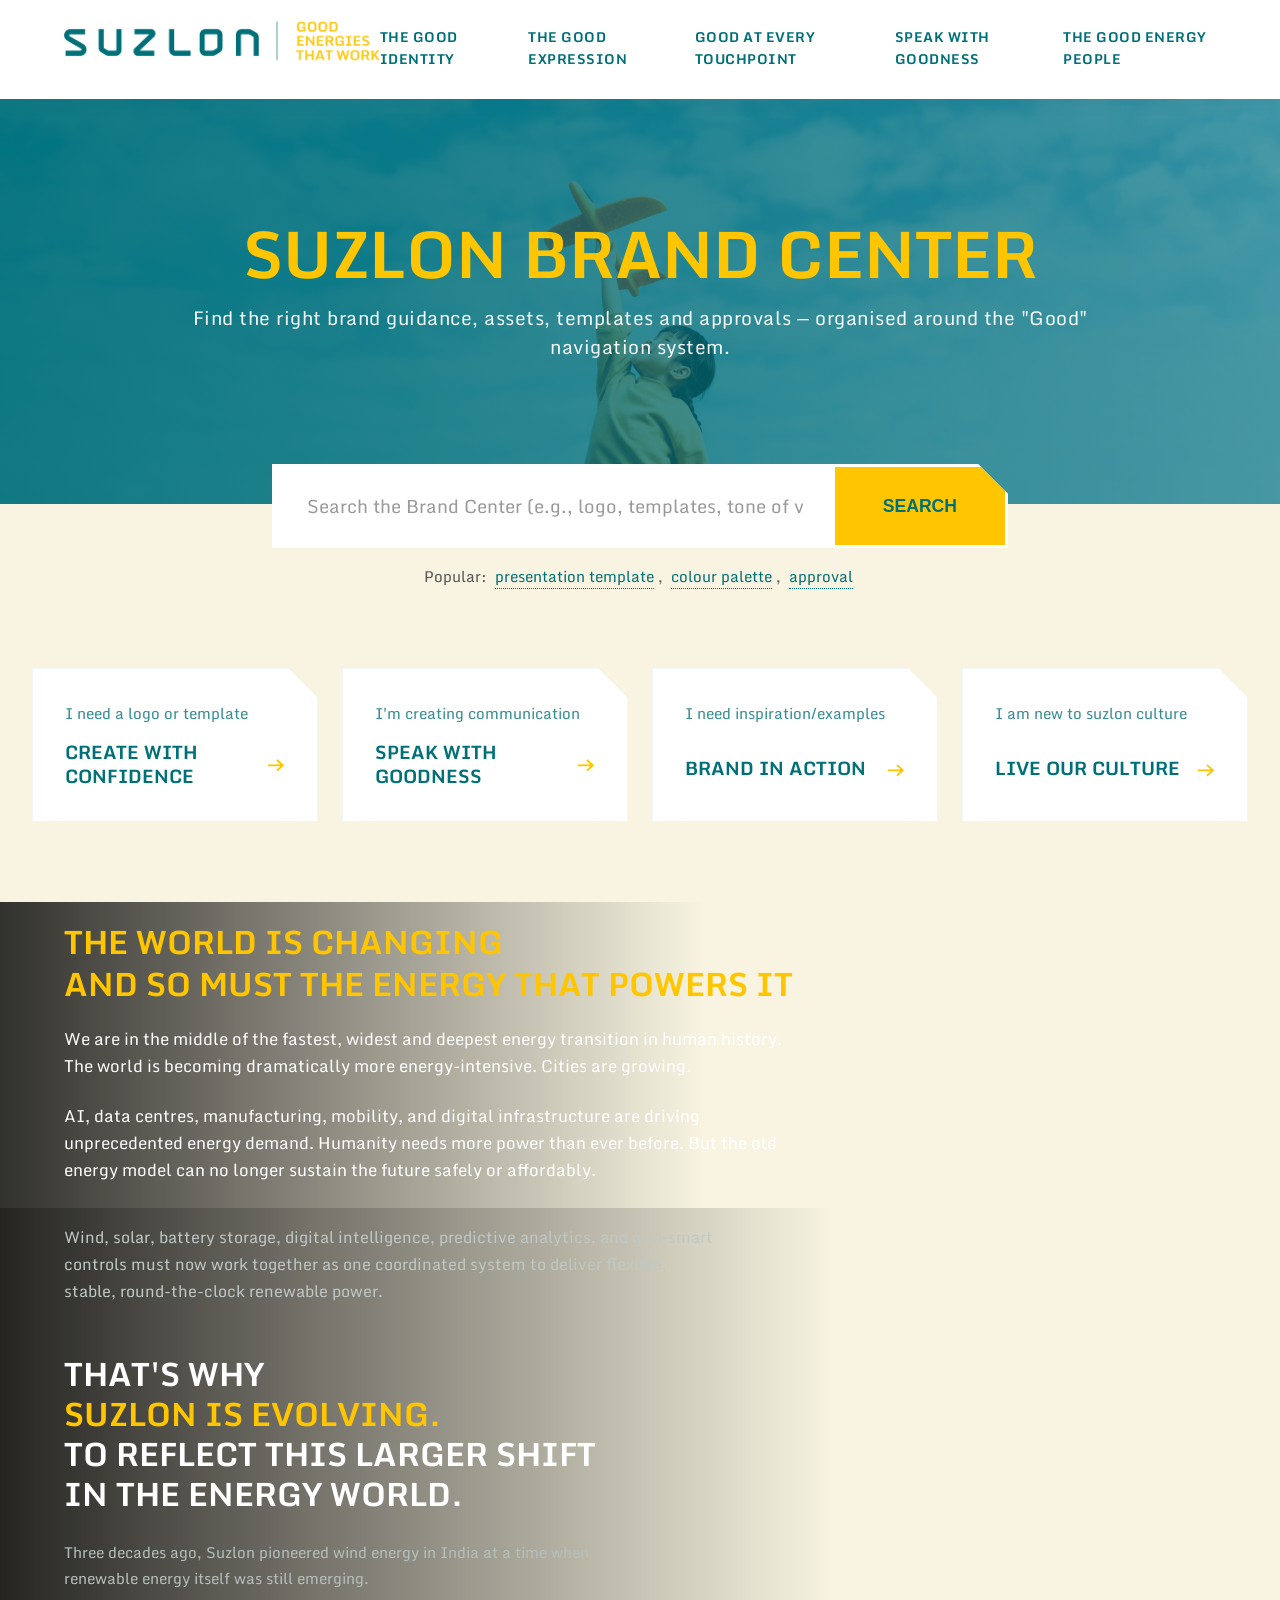
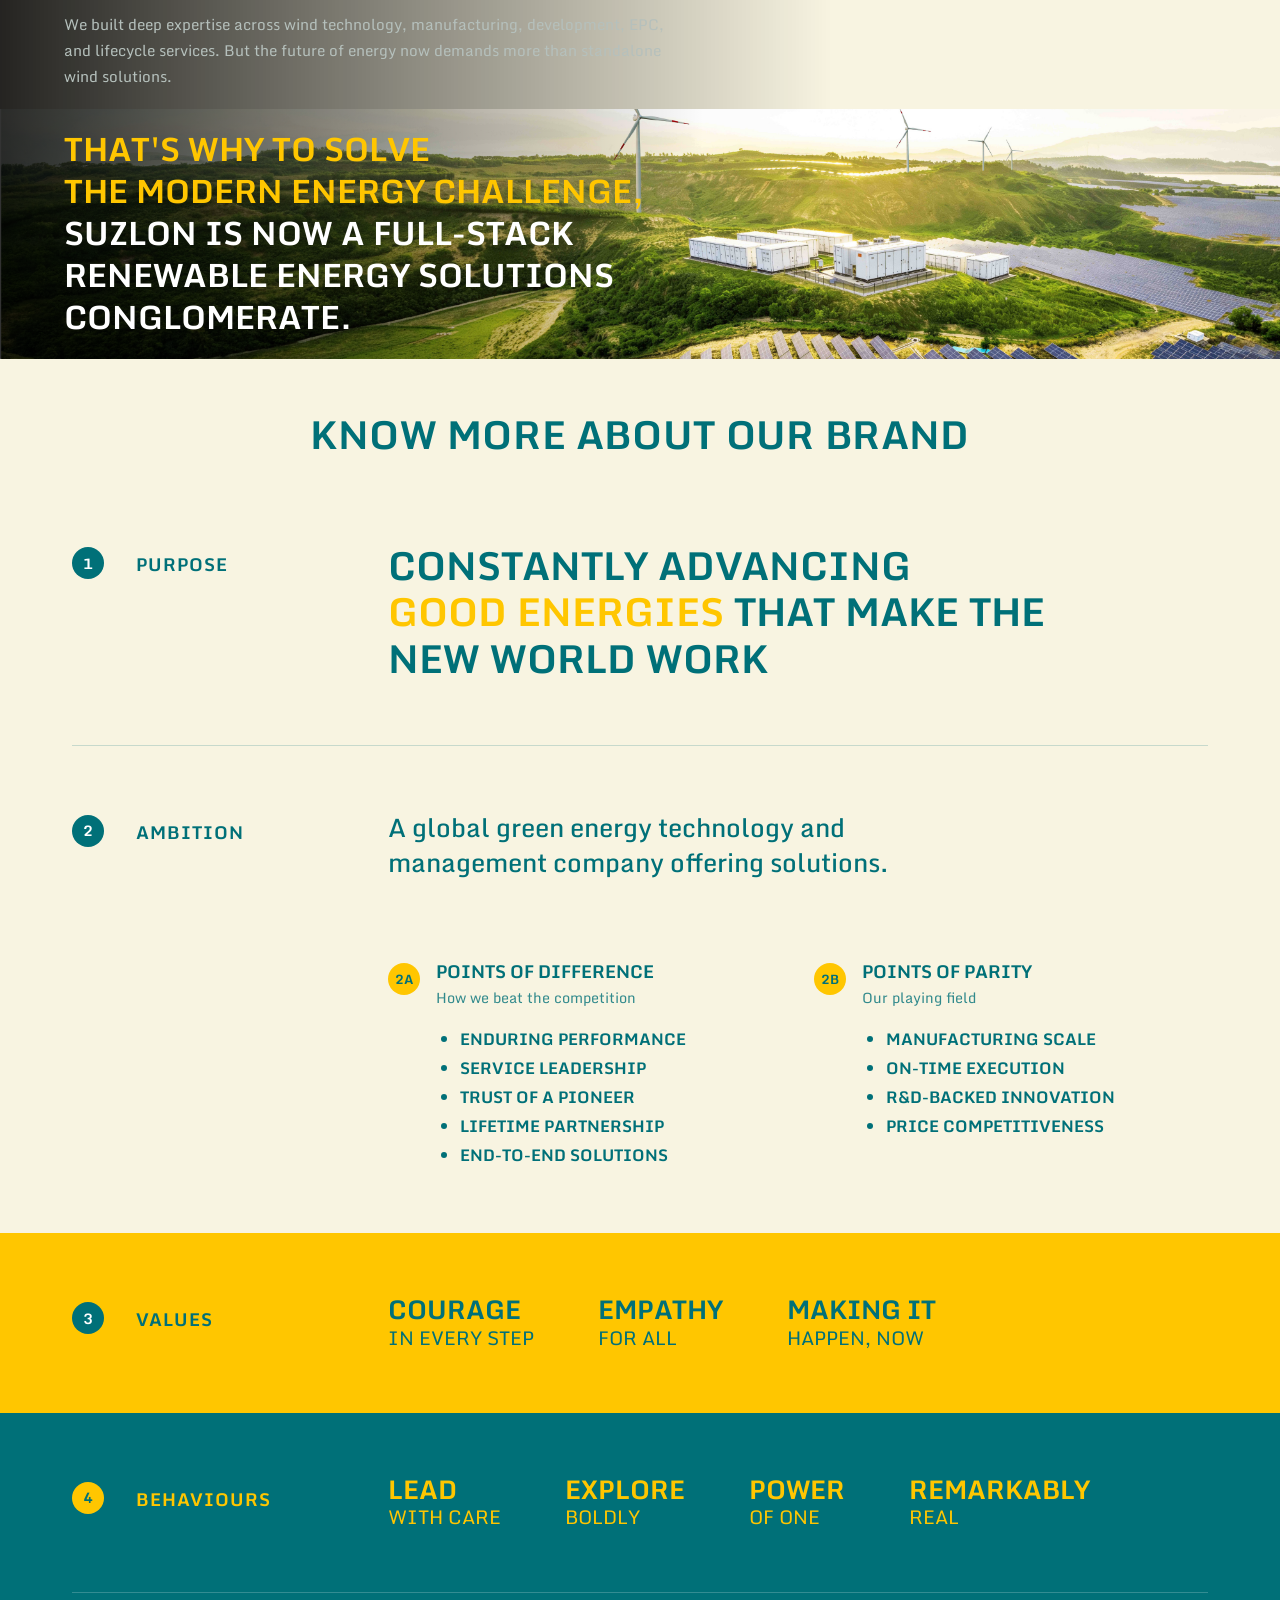
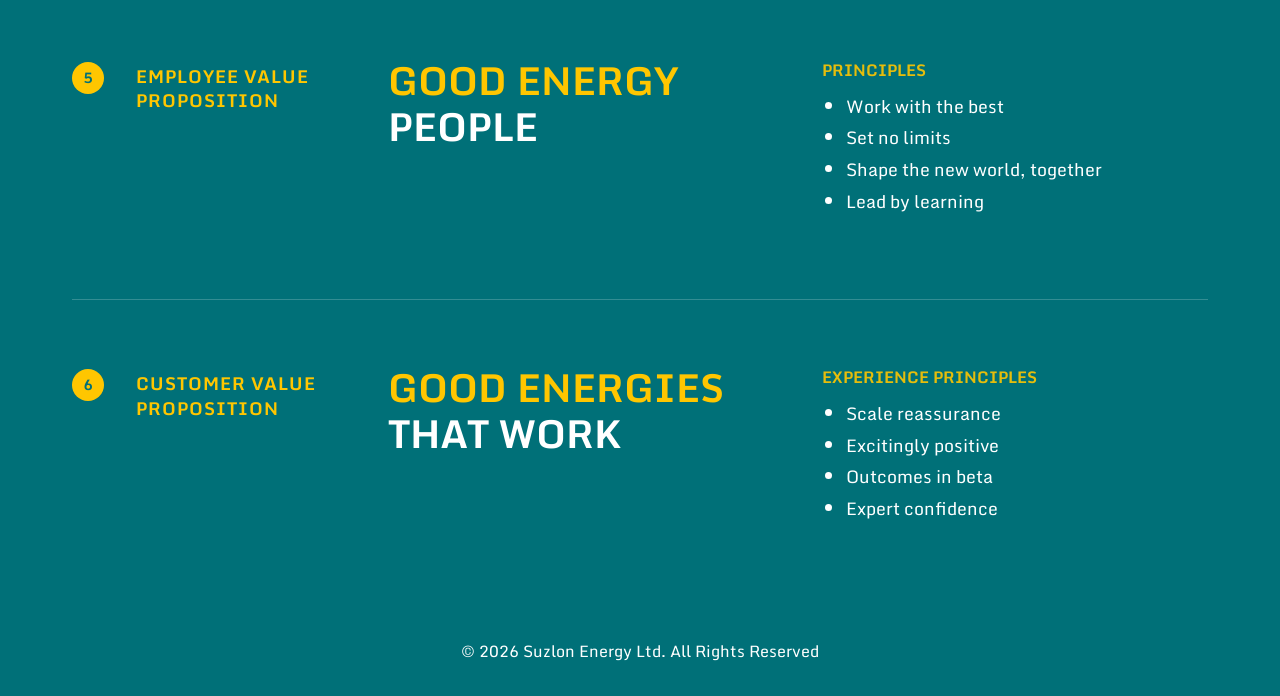
==== commit ffcbb35c: "Suzlon 3.0" ====
--- a/index.html
+++ b/index.html
@@ -58,7 +58,7 @@
     <div id="brandSearchResults" class="search-results-dropdown"></div>
 
     <!-- Updated hrefs to actually work! -->
-    <div class="search-hint">Popular: <a href="touchpoints.html">presentation template</a>, <a href="TheGoodIdentity.html">colour palette</a>, <a href="mailto:corpcom@suzlon.com">approval</a></div>
+    <div class="search-hint">Popular: <a href="touchpoints.html">presentation template</a>, <a href="visualidentity.html">colour palette</a>, <a href="mailto:corpcom@suzlon.com">approval</a></div>
 </div>
 
         <!-- Priority User Journeys -->
@@ -106,168 +106,300 @@
 
         </section>
 
-        
-<!-- SECTION 3: The World is Changing (Modern Redesign) -->
-<section class="brand-book-section world-changing-modern">
-    <div class="content-wrapper">
-        <div class="text-content">
-            <h2>
-                <span class="heading-green">The World is Changing </span>
-                <span class="heading-yellow">and so must the energy that powers it</span>
-            </h2>
-            <p>We are in the middle of the fastest, widest and deepest energy transition in human history. The world is becoming dramatically more energy-intensive. Cities are growing.</p>
-            <p>AI, data centres, manufacturing, mobility, and digital infrastructure are driving unprecedented energy demand. Humanity needs more power than ever before. But the old energy model can no longer sustain the future safely or affordably.</p>
+		<!-- ==========================================
+     MANIFESTO CAROUSEL (Combines Sec 3, 6, 7)
+=========================================== -->
+<section class="manifesto-carousel">
+    
+    <div class="carousel-track" id="manifestoTrack">
+        
+        <!-- SLIDE 1 (Former Section 3) -->
+        <div class="carousel-slide" style="background-image: linear-gradient(to right, rgba(0, 0, 0, 0.8) 0%, rgba(0, 0, 0, 0) 55%), url('Homepage%20Images/Manifesto%20Image.png'); background-size: cover; background-position: center;">
+            <div class="evolving-content-wrapper" style="display: flex; justify-content: flex-start; width: 100%; max-width: 1650px; margin: 0 auto; padding: 0 4rem; ">
+                <div class="evolving-text-group" style="text-align: left; max-width: 750px;">
+                    <h2>
+                        <span style="color:#FFC600;font-size: 2rem; line-height: 2.5rem">THE WORLD IS CHANGING</span><br>
+                        <span style="color:#FFC600; font-size: 2rem; line-height: 2.5rem">AND SO MUST THE ENERGY THAT POWERS IT</span>
+                    </h2>
+                    <p style="font-size: 1.05rem; line-height: 1.6; color: #FFFFFF; margin-bottom: 1.5rem; font-weight: 400;">
+                        We are in the middle of the fastest, widest and deepest energy transition in human history. The world is becoming dramatically more energy-intensive. Cities are growing.
+                    </p>
+                    <p style="font-size: 1.05rem; line-height: 1.6; color: #FFFFFF; margin-bottom: 1.5rem; font-weight: 400;">
+                        AI, data centres, manufacturing, mobility, and digital infrastructure are driving unprecedented energy demand. Humanity needs more power than ever before. But the old energy model can no longer sustain the future safely or affordably.
+                    </p>
+                </div>
+            </div>
         </div>
-        
-        <!-- Modern Image Integration using the Suzlon Chamfer device -->
-        <div class="image-content cut-bottom-left">
-            <!-- You can replace this image URL with an appropriate monumental/scale photograph from the brand library -->
-            <img src="Homepage Images/Our Brand Banner 1920x1080.jpg" alt="The Changing World of Energy">
-        </div>
-    </div>
-</section>
-
-        <!-- SECTION 6: Suzlon is Evolving (Updated from Screenshot) -->
-        <section class="brand-book-section suzlon-evolving-modern">
-            <div class="evolving-content-wrapper">
-                <div class="evolving-text-group">
-<!--
-                    <p class="intro-sub">This is where the industry is evolving. From isolated renewable assets to integrated renewable energy ecosystems.</p>
-                    <div class="yellow-bar"></div>
--->
+
+<!-- SLIDE 2 (Former Section 6) -->
+        <div class="carousel-slide" style="background-image: linear-gradient(to right, rgba(0, 0, 0, 0.85) 0%, rgba(0, 0, 0, 0) 65%), url('Homepage Images/SUZLON IS EVOLVING (2).jpg'); background-size: cover; background-position: center;">
+           <div class="evolving-content-wrapper" style="display: flex; justify-content: flex-start; width: 100%; max-width: 1650px; margin: 0 auto; padding: 0 4rem; box-sizing: border-box;">
+                
+                <!-- Added transform: translateX(20%); to nudge it right -->
+               <div class="evolving-text-group" style="text-align: left; max-width: 650px;">
                     
                     <p class="body-desc">Wind, solar, battery storage, digital intelligence, predictive analytics, and grid-smart controls must now work together as one coordinated system to deliver flexible, stable, round-the-clock renewable power.</p>
-                    
-                    <h2>THAT'S WHY <span class="highlight-yellow"><br>SUZLON IS EVOLVING.</span><br> TO REFLECT THIS LARGER SHIFT IN THE ENERGY WORLD.</h2>
-                    
+                    <h2 style="color: white; font-size: 2rem; line-height: 2.5rem">THAT'S WHY <span class="highlight-yellow"><br>SUZLON IS EVOLVING.</span><br> TO REFLECT THIS LARGER SHIFT</br> IN THE ENERGY WORLD.</h2>
                     <p class="history-desc">Three decades ago, Suzlon pioneered wind energy in India at a time when renewable energy itself was still emerging.</p>
                     <p class="history-desc">We built deep expertise across wind technology, manufacturing, development, EPC, and lifecycle services. But the future of energy now demands more than standalone wind solutions.</p>
                 </div>
-            </div>
-            <!-- Interactive Visual Crosshair Device matching brand guidelines -->
-<!--            <div class="brand-crosshair"></div>-->
-        </section>
-		<!-- SECTION 7: Full-Stack Solutions (Matched to Section 3 Design) -->
-        <section class="brand-book-section full-stack-modern-grid">
-            <div class="content-wrapper">
                 
-                <!-- Left Text Column -->
-                <div class="text-content">
+            </div>
+        </div>
+
+        <!-- SLIDE 3 (Former Section 7) -->
+        <div class="carousel-slide" style="background-image: linear-gradient(to right, rgba(0, 0, 0, 0.8) 0%, rgba(0, 0, 0, 0) 55%), url('Homepage%20Images/WindSolarStorage%202.jpg'); background-size: cover; background-position: center;">
+            <div class="evolving-content-wrapper" style="display: flex; justify-content: flex-start; width: 100%; max-width: 1650px; margin: 0 auto; padding: 0 4rem; ">
+                <div class="evolving-text-group" style="text-align: left; max-width: 750px;">
                     <h2>
-                        <span class="heading-teal">TO SOLVE<br>THE MODERN ENERGY<br>CHALLENGE,<br>SUZLON IS NOW A</span>
-                        <span class="heading-yellow">FULL-STACK<br>RENEWABLE ENERGY<br>SOLUTIONS<br>CONGLOMERATE.</span>
+                        <span style="color: #FFC600; font-size: 2rem; line-height: 2.5rem">THAT'S WHY TO SOLVE <br> THE MODERN ENERGY CHALLENGE,</span><br>
+                        <span style="color: white; font-size: 2rem; line-height: 2.5rem">SUZLON IS NOW A FULL-STACK <br> RENEWABLE ENERGY SOLUTIONS<br>CONGLOMERATE.</span>
                     </h2>
                 </div>
-                
-                <!-- Right Image Column (Using the chamfer cut to match brand elements) -->
-                <div class="image-content cut-bottom-left">
-                    <!-- Replace the src with the actual path to your image -->
-                    <img src="Homepage Images/WindSolarStorage.jpg" alt="Suzlon Renewable Energy Ecosystem with Wind, Solar, and Storage">
-                </div>
-                
-            </div>
-        </section>
-		
-<!-- SECTION 8: Solar & Storage Visual Banner (Parallax) -->
+            </div>
+        </div>
+
+    </div>
+
+    <!-- Controls -->
 <!--
-        <section class="solar-storage-banner">
-            <div class="banner-image-container parallax-bg">
+    <button class="carousel-btn prev-btn" id="prevSlide">&#10094;</button>
+    <button class="carousel-btn next-btn" id="nextSlide">&#10095;</button>
 -->
-                
-                <!-- Subtle overlay to ensure text legibility against the sky -->
-<!--                <div class="teal-tint-overlay"></div>-->
-                
-                <!-- Typographic Lock-up -->
-<!--
-                <div class="banner-text-overlay">
-                    <div class="text-line-1">THIS IS WHAT</div>
-                    <div class="text-line-2">SUZLON</div>
-                    <div class="text-line-3">
-                        <span class="yellow-highlight">2.0</span>
-                        <span class="stacked-text">LOOKS<br>LIKE.</span>
-                    </div>
-                </div>
-                
-            </div>
-        </section>
--->
-		<!-- SECTION 8.5: Architecture Bar -->
-<!--
-        <section class="architecture-bar">
-            <div class="architecture-content">
-                
-                <p class="arch-subtitle">Wind-first, full-stack renewable energy solutions across</p>
-                
-                <div class="arch-row">
-                    <div class="arch-items">
-                        
-                        <div class="arch-item">
-                             Referencing the uploaded image file 
-                            <img src="Homepage Images/SUM.svg" alt="Spark" class="spark-icon">
-                            RE TECH : WIND | STORAGE | SOLAR
+    <div class="carousel-dots" id="carouselDots">
+        <div class="dot active" data-index="0"></div>
+        <div class="dot" data-index="1"></div>
+        <div class="dot" data-index="2"></div>
+    </div>
+
+</section>
+
+<!-- ==========================================
+     SECTION 10: BRAND ON A PAGE (Strict 3-Column Left-Aligned Layout)
+=========================================== -->
+<section class="boap-framework" style="font-family: 'Monda', sans-serif;">
+    
+   <div class="boap-row-light" style="background-color: #F8F4E1; padding: 3rem 0 1rem 0;">
+        <!-- Changed text-align to center -->
+        <div class="boap-container" style="max-width: 1200px; margin: 0 auto; padding: 0rem; text-align: center;">
+            <!-- Changed transform-origin to center center -->
+            <div class="boap-text" style="display: inline-block; transform: scale(0.8); transform-origin: center center;">
+                <h2 class="main-heading" style="margin: 0;">
+                    <span class="teal-text" style="font-size: 3rem; color: #007078;">know more about our brand</span>
+                </h2>
+            </div>
+        </div>
+    </div>
+
+    <!-- LIGHT SECTION: Purpose, Ambition & Points -->
+    <div style="background-color: #F8F4E1; padding: 4rem 0;">
+        <div class="boap-container" style="max-width: 1200px; margin: 0 auto; display: flex; flex-direction: column; gap: 4rem; padding: 0 2rem;">
+
+            <!-- 1. PURPOSE -->
+            <div style="display: flex; align-items: flex-start; gap: 2rem; border-bottom: 1px solid rgba(0, 112, 120, 0.2); padding-bottom: 4rem; width: 100%; flex-wrap: wrap;">
+                <!-- Column 1: Number -->
+                <div style="flex: 0 0 auto; margin-top: 5px;">
+                    <span style="width: 32px; height: 32px; background: #007078; color: #fff; border-radius: 50%; display: flex; justify-content: center; align-items: center; font-size: 0.9rem; font-weight: 700;">1</span>
+                </div>
+                <!-- Column 2: Header -->
+                <div style="flex: 0 0 220px; margin-top: 8px;">
+                    <strong style="color: #007078; letter-spacing: 1px; font-size: 1.1rem;">PURPOSE</strong>
+                </div>
+                <!-- Column 3: Content -->
+                <div style="flex: 1; min-width: 300px; text-align: left;">
+                    <h2 style="color: #007078; font-size: clamp(1.8rem, 3vw, 2.8rem); font-weight: 700; line-height: 1.2; margin: 0;">
+                        CONSTANTLY ADVANCING<br>
+                        <span style="color: #FFC600;">GOOD ENERGIES</span> THAT MAKE THE<br>
+                        NEW WORLD WORK
+                    </h2>
+                </div>
+            </div>
+
+            <!-- 2. AMBITION & POINTS -->
+            <div style="display: flex; align-items: flex-start; gap: 2rem; width: 100%; flex-wrap: wrap;">
+                <!-- Column 1: Number -->
+                <div style="flex: 0 0 auto; margin-top: 5px;">
+                    <span style="width: 32px; height: 32px; background: #007078; color: #fff; border-radius: 50%; display: flex; justify-content: center; align-items: center; font-size: 0.9rem; font-weight: 700;">2</span>
+                </div>
+                <!-- Column 2: Header -->
+                <div style="flex: 0 0 220px; margin-top: 8px;">
+                    <strong style="color: #007078; letter-spacing: 1px; font-size: 1.1rem;">AMBITION</strong>
+                </div>
+                <!-- Column 3: Content -->
+                <div style="flex: 1; min-width: 300px; text-align: left;">
+                    <h3 style="color: #007078; font-size: clamp(1.4rem, 2vw, 1.8rem); font-weight: 500; margin: 0; line-height: 1.4;">A global green energy technology and<br>management company offering solutions.</h3>
+                    
+                    <!-- 2A & 2B Nested Framework -->
+                    <!-- 2A & 2B Nested Framework (No Overlap) -->
+                    <!-- Increased gap to 3rem -->
+                    <div style="display: flex; gap: 3rem; flex-wrap: wrap; margin-top: 2.5rem; color: #007078;">
+                        
+                        <!-- 2A POINTS OF DIFFERENCE -->
+                        <!-- Increased min-width to 460px -->
+                       <!-- 2A & 2B Nested Framework (Split-List Layout) -->
+                   <!-- 2A & 2B Nested Framework (Forced Side-by-Side & Single-Line Text) -->
+                    <div style="display: flex; gap: 2rem; flex-wrap: wrap; margin-top: 2.5rem; color: #007078;">
+                        
+                        <!-- 2A POINTS OF DIFFERENCE -->
+                        <div style="flex: 1; min-width: 390px; display: flex; align-items: flex-start; gap: 1rem;">
+                            <div style="flex: 0 0 auto; margin-top: 2px;">
+                                <span style="width: 32px; height: 32px; background: #FFC600; color: #007078; border-radius: 50%; display: flex; justify-content: center; align-items: center; font-size: 0.8rem; font-weight: 700;">2A</span>
+                            </div>
+                            <div style="flex: 1; display: flex; gap: 1rem; flex-wrap: wrap;">
+                                <!-- Increased width to 200px and added nowrap -->
+                                <div style="flex: 0 0 200px; text-align: left;">
+                                    <strong style="font-size: 1.1rem; display: block; line-height: 1.2; white-space: nowrap;">POINTS OF DIFFERENCE</strong>
+                                    <span style="opacity: 0.8; font-size: 0.9rem; display: block; margin-top: 4px; white-space: nowrap;">How we beat the competition</span>
+                                </div>
+                                <div style="flex: 1; min-width: 140px; text-align: left;">
+                                    <ul style="list-style: disc; padding: 0 0 0 1.5rem; font-weight: 700; line-height: 1.8; margin: 0;">
+                                        <li>ENDURING PERFORMANCE</li>
+                                        <li>SERVICE LEADERSHIP</li>
+                                        <li>TRUST OF A PIONEER</li>
+                                        <li>LIFETIME PARTNERSHIP</li>
+                                        <li>END-TO-END SOLUTIONS</li>
+                                    </ul>
+                                </div>
+                            </div>
                         </div>
                         
-                        <div class="arch-item">
-                            <img src="Homepage Images/SUM.svg" alt="Spark" class="spark-icon">
-                            RE DEV CO
+                        <!-- 2B POINTS OF PARITY -->
+                        <div style="flex: 1; min-width: 390px; display: flex; align-items: flex-start; gap: 1rem;">
+                            <div style="flex: 0 0 auto; margin-top: 2px;">
+                                <span style="width: 32px; height: 32px; background: #FFC600; color: #007078; border-radius: 50%; display: flex; justify-content: center; align-items: center; font-size: 0.8rem; font-weight: 700;">2B</span>
+                            </div>
+                            <div style="flex: 1; display: flex; gap: 1rem; flex-wrap: wrap;">
+                                <!-- Increased width to 200px and added nowrap -->
+                                <div style="flex: 0 0 200px; text-align: left;">
+                                    <strong style="font-size: 1.1rem; display: block; line-height: 1.2; white-space: nowrap;">POINTS OF PARITY</strong>
+                                    <span style="opacity: 0.8; font-size: 0.9rem; display: block; margin-top: 4px; white-space: nowrap;">Our playing field</span>
+                                </div>
+                                <div style="flex: 1; min-width: 140px; text-align: left;">
+                                    <ul style="list-style: disc; padding: 0 0 0 1.5rem; font-weight: 700; line-height: 1.8; margin: 0;">
+                                        <li>MANUFACTURING SCALE</li>
+                                        <li>ON-TIME EXECUTION</li>
+                                        <li>R&D-BACKED INNOVATION</li>
+                                        <li>PRICE COMPETITIVENESS</li>
+                                    </ul>
+                                </div>
+                            </div>
                         </div>
                         
-                        <div class="arch-item">
-                            <img src="Homepage Images/SUM.svg" alt="Spark" class="spark-icon">
-                            RE PROJECTS
-                        </div>
-                        
-                        <div class="arch-item">
-                            <img src="Homepage Images/SUM.svg" alt="Spark" class="spark-icon">
-                            RE AMS
-                        </div>
-                        
-                    </div>
-                    
-                    <div class="arch-url">
-                        suzlon.com
-                    </div>
-                </div>
-                
-            </div>
-        </section>
--->
-
-                
-		<!-- SECTION 10: Brand on a Page -->
-        <section class="boap-section">
-            <div class="boap-content-wrapper">
-                
-                <!-- Left Side: Document Showcase -->
-                <div class="boap-image">
-                    <!-- Referencing the exact file requested -->
-                    <img src="Homepage Images/BOAP.png" alt="Suzlon Brand on a Page Document">
-                </div>
-                
-                <!-- Right Side: Heading & Download Button -->
-                <div class="boap-text">
-                    <h2 class="main-heading">
-                        <span class="teal-text"> know more</span><br>
-                        <span class="yellow-highlight-block">about our brand</span>
-                    </h2>
-<!--
-                     You can set the href to the actual PDF or high-res image file for download 
-                    <a href="Homepage Images/BOAP.png" download class="contact-btn">
-                        Download BOAP <span class="arrow">&darr;</span>
-                    </a>
-					 
--->
+                    </div>
+                        
+                    </div>
+                        
+                    </div>
+                        
+                    </div>
+                </div>
+            </div>
+
+    <!-- YELLOW SECTION: Values -->
+    <div class="boap-row-yellow" style="background-color: #FFC600; padding: 4rem 0;">
+        <div class="boap-container" style="max-width: 1200px; margin: 0 auto; padding: 0 2rem;">
+            <div style="display: flex; align-items: flex-start; gap: 2rem; width: 100%; flex-wrap: wrap;">
+                <!-- Column 1: Number -->
+                <div style="flex: 0 0 auto; margin-top: 5px;">
+                    <span style="width: 32px; height: 32px; background: #007078; color: #fff; border-radius: 50%; display: flex; justify-content: center; align-items: center; font-size: 0.9rem; font-weight: 700;">3</span>
+                </div>
+                <!-- Column 2: Header -->
+                <div style="flex: 0 0 220px; margin-top: 8px;">
+                    <strong style="color: #007078; letter-spacing: 1px; font-size: 1.1rem;">VALUES</strong>
+                </div>
+                <!-- Column 3: Content -->
+                <div style="flex: 1; min-width: 300px; display: flex; gap: 4rem; flex-wrap: wrap; color: #007078; text-align: left;">
+                    <h3 style="margin: 0; font-size: clamp(1.4rem, 2vw, 1.8rem); font-weight: 700; line-height: 1;">COURAGE<br><span style="font-weight: 400; font-size: clamp(1.1rem, 1.5vw, 1.4rem);">IN EVERY STEP</span></h3>
+                    <h3 style="margin: 0; font-size: clamp(1.4rem, 2vw, 1.8rem); font-weight: 700; line-height: 1;">EMPATHY<br><span style="font-weight: 400; font-size: clamp(1.1rem, 1.5vw, 1.4rem);">FOR ALL</span></h3>
+                    <h3 style="margin: 0; font-size: clamp(1.4rem, 2vw, 1.8rem); font-weight: 700; line-height: 1;">MAKING IT<br><span style="font-weight: 400; font-size: clamp(1.1rem, 1.5vw, 1.4rem);">HAPPEN, NOW</span></h3>
+                </div>
+            </div>
+        </div>
+    </div>
+
+    <!-- TEAL SECTION: Behaviours & Value Propositions -->
+    <div class="boap-row-teal" style="background-color: #007078; padding: 4rem 0;">
+        <div class="boap-container" style="max-width: 1200px; margin: 0 auto; display: flex; flex-direction: column; gap: 4rem; padding: 0 2rem;">
             
-            
-            <a href="Homepage Images/Brand Book.pdf" download class="contact-btn">Download brand book <span>&rarr;</span></a>
+            <!-- 4. BEHAVIOURS -->
+            <div style="display: flex; align-items: flex-start; gap: 2rem; width: 100%; border-bottom: 1px solid rgba(255, 255, 255, 0.2); padding-bottom: 4rem; flex-wrap: wrap;">
+                <!-- Column 1: Number -->
+                <div style="flex: 0 0 auto; margin-top: 5px;">
+                    <span style="width: 32px; height: 32px; background: #FFC600; color: #007078; border-radius: 50%; display: flex; justify-content: center; align-items: center; font-size: 0.9rem; font-weight: 700;">4</span>
+                </div>
+                <!-- Column 2: Header -->
+                <div style="flex: 0 0 220px; margin-top: 8px;">
+                    <strong style="color: #FFC600; letter-spacing: 1px; font-size: 1.1rem;">BEHAVIOURS</strong>
+                </div>
+                <!-- Column 3: Content -->
+                <div style="flex: 1; min-width: 300px; display: flex; gap: 4rem; flex-wrap: wrap; color: #FFC600; text-align: left;">
+                    <h3 style="margin: 0; font-size: clamp(1.4rem, 2vw, 1.8rem); font-weight: 700; line-height: 1;">LEAD<br><span style="font-weight: 400; font-size: clamp(1.1rem, 1.5vw, 1.4rem);">WITH CARE</span></h3>
+                    <h3 style="margin: 0; font-size: clamp(1.4rem, 2vw, 1.8rem); font-weight: 700; line-height: 1;">EXPLORE<br><span style="font-weight: 400; font-size: clamp(1.1rem, 1.5vw, 1.4rem);">BOLDLY</span></h3>
+                    <h3 style="margin: 0; font-size: clamp(1.4rem, 2vw, 1.8rem); font-weight: 700; line-height: 1;">POWER<br><span style="font-weight: 400; font-size: clamp(1.1rem, 1.5vw, 1.4rem);">OF ONE</span></h3>
+                    <h3 style="margin: 0; font-size: clamp(1.4rem, 2vw, 1.8rem); font-weight: 700; line-height: 1;">REMARKABLY<br><span style="font-weight: 400; font-size: clamp(1.1rem, 1.5vw, 1.4rem);">REAL</span></h3>
+                </div>
+            </div>
+
+            <!-- 5. EMPLOYEE VALUE PROPOSITION -->
+            <div style="display: flex; align-items: flex-start; gap: 2rem; width: 100%; border-bottom: 1px solid rgba(255, 255, 255, 0.2); padding-bottom: 4rem; flex-wrap: wrap;">
+                <!-- Column 1: Number -->
+                <div style="flex: 0 0 auto; margin-top: 5px;">
+                    <span style="width: 32px; height: 32px; background: #FFC600; color: #007078; border-radius: 50%; display: flex; justify-content: center; align-items: center; font-size: 0.9rem; font-weight: 700;">5</span>
+                </div>
+                <!-- Column 2: Header -->
+                <div style="flex: 0 0 220px; margin-top: 8px;">
+                    <strong style="color: #FFC600; letter-spacing: 1px; font-size: 1.1rem; line-height: 1.4; display: block;">EMPLOYEE VALUE<br>PROPOSITION</strong>
+                </div>
+                <!-- Column 3: Content (Split into Headline & List) -->
+                <div style="flex: 1; min-width: 300px; display: flex; gap: 3rem; flex-wrap: wrap; text-align: left;">
+                    <div style="flex: 1; min-width: 250px;">
+                        <h2 style="color: #FFC600; font-size: clamp(2rem, 3vw, 2.5rem); margin: 0; line-height: 1.2;">GOOD ENERGY<br><span style="color: #ffffff;">PEOPLE</span></h2>
+                    </div>
+                    <div style="flex: 1; min-width: 250px;">
+                        <strong style="color: #FFC600; font-size: 1rem; opacity: 0.9;">PRINCIPLES</strong>
+                        <ul style="list-style: disc; padding: 0 0 0 1.5rem; color: #ffffff; line-height: 1.8; margin-top: 0.5rem; font-size: 1.1rem;">
+                            <li>Work with the best</li>
+                            <li>Set no limits</li>
+                            <li>Shape the new world, together</li>
+                            <li>Lead by learning</li>
+                        </ul>
+                    </div>
+                </div>
+            </div>
+
+            <!-- 6. CUSTOMER VALUE PROPOSITION -->
+            <div style="display: flex; align-items: flex-start; gap: 2rem; width: 100%; flex-wrap: wrap;">
+                <!-- Column 1: Number -->
+                <div style="flex: 0 0 auto; margin-top: 5px;">
+                    <span style="width: 32px; height: 32px; background: #FFC600; color: #007078; border-radius: 50%; display: flex; justify-content: center; align-items: center; font-size: 0.9rem; font-weight: 700;">6</span>
+                </div>
+                <!-- Column 2: Header -->
+                <div style="flex: 0 0 220px; margin-top: 8px;">
+                    <strong style="color: #FFC600; letter-spacing: 1px; font-size: 1.1rem; line-height: 1.4; display: block;">CUSTOMER VALUE<br>PROPOSITION</strong>
+                </div>
+                <!-- Column 3: Content (Split into Headline & List) -->
+                <div style="flex: 1; min-width: 300px; display: flex; gap: 3rem; flex-wrap: wrap; text-align: left;">
+                    <div style="flex: 1; min-width: 250px;">
+                        <h2 style="color: #FFC600; font-size: clamp(2rem, 3vw, 2.5rem); margin: 0; line-height: 1.2;">GOOD ENERGIES<br><span style="color: #ffffff;">THAT WORK</span></h2>
+                    </div>
+                    <div style="flex: 1; min-width: 250px;">
+                        <strong style="color: #FFC600; font-size: 1rem; opacity: 0.9;">EXPERIENCE PRINCIPLES</strong>
+                        <ul style="list-style: disc; padding: 0 0 0 1.5rem; color: #ffffff; line-height: 1.8; margin-top: 0.5rem; font-size: 1.1rem;">
+                            <li>Scale reassurance</li>
+                            <li>Excitingly positive</li>
+                            <li>Outcomes in beta</li>
+                            <li>Expert confidence</li>
+                        </ul>
+                    </div>
+                </div>
+            </div>
+
         </div>
-				<div class="support-content">
-					
-                   
-                </div>
-                
-            </div>
-        </section>
+    </div>
+
+</section>
+<!-- ========================================== -->
+<!-- ========================================== -->
 
     </main>
     
@@ -383,6 +515,48 @@
         });
     }
 });
+			// --- MANIFESTO CAROUSEL LOGIC ---
+    const track = document.getElementById('manifestoTrack');
+    const dots = document.querySelectorAll('.dot');
+    const prevBtn = document.getElementById('prevSlide');
+    const nextBtn = document.getElementById('nextSlide');
+    let currentSlide = 0;
+    const totalSlides = 3;
+
+    if (track && dots.length > 0) {
+        const updateCarousel = (index) => {
+            // Slide the track
+            track.style.transform = `translateX(-${index * 100}%)`;
+            // Update active dot
+            dots.forEach(dot => dot.classList.remove('active'));
+            dots[index].classList.add('active');
+        };
+
+        const nextSlide = () => {
+            currentSlide = (currentSlide === totalSlides - 1) ? 0 : currentSlide + 1;
+            updateCarousel(currentSlide);
+        };
+
+        const prevSlideFunc = () => {
+            currentSlide = (currentSlide === 0) ? totalSlides - 1 : currentSlide - 1;
+            updateCarousel(currentSlide);
+        };
+
+        // Button Listeners
+//        nextBtn.addEventListener('click', nextSlide);
+//        prevBtn.addEventListener('click', prevSlideFunc);
+
+        // Dot Listeners
+        dots.forEach(dot => {
+            dot.addEventListener('click', (e) => {
+                currentSlide = parseInt(e.target.getAttribute('data-index'));
+                updateCarousel(currentSlide);
+            });
+        });
+
+        // Optional: Auto-play every 6 seconds (Remove if you don't want it to auto-slide)
+        setInterval(nextSlide, 4000);
+    }
 </script>
 </body>
 </html>
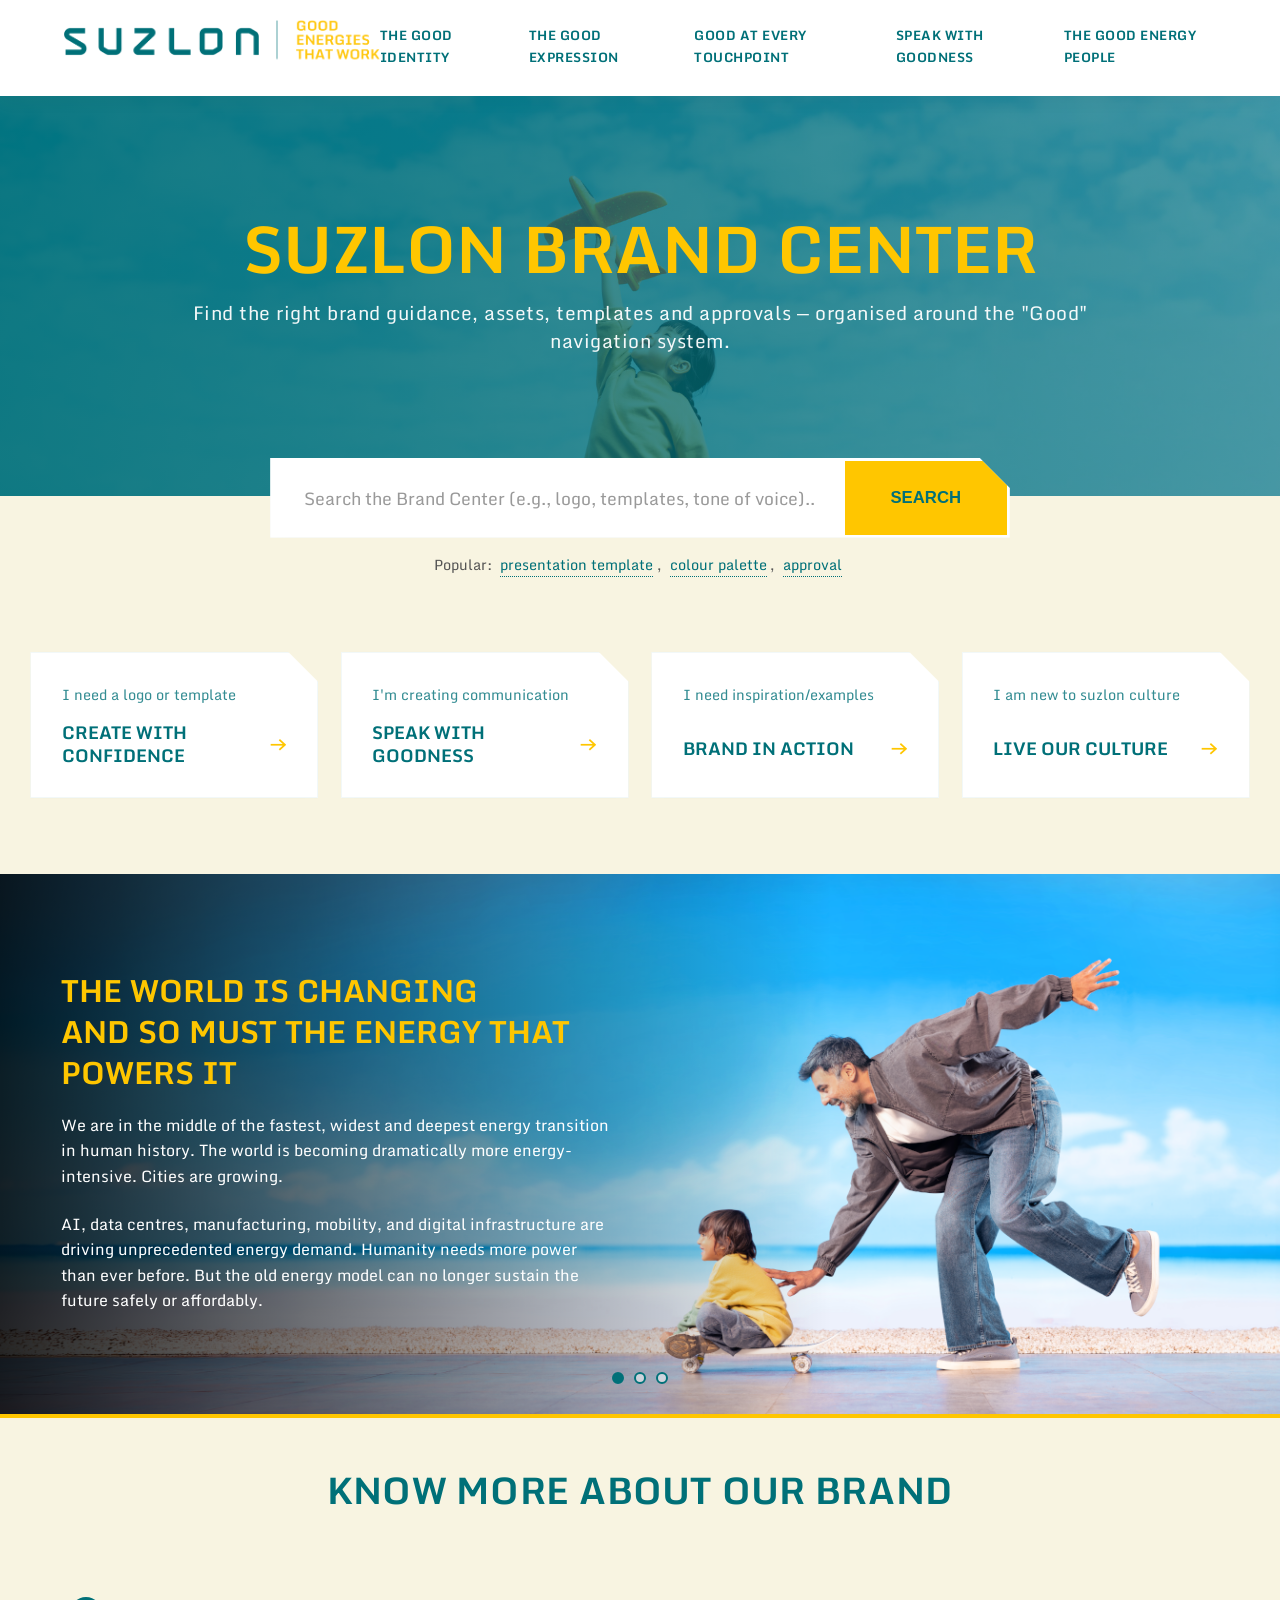
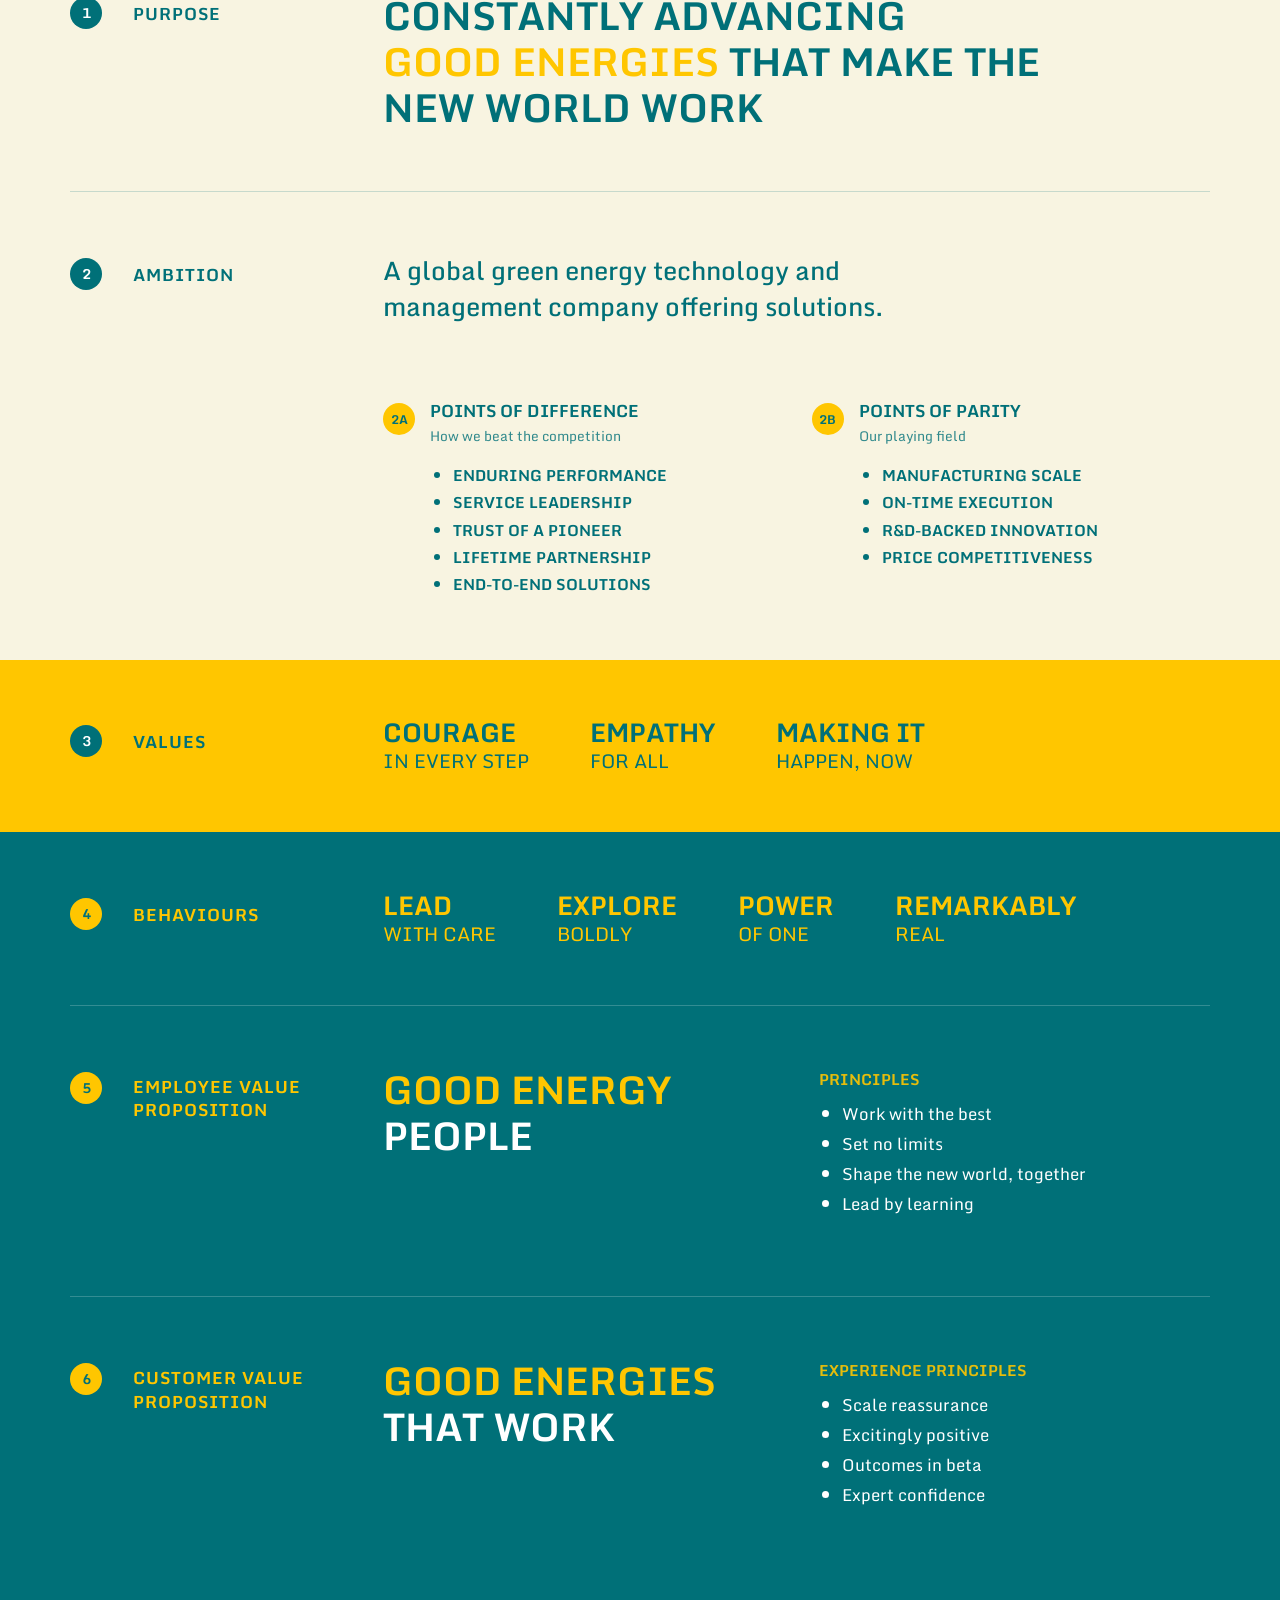
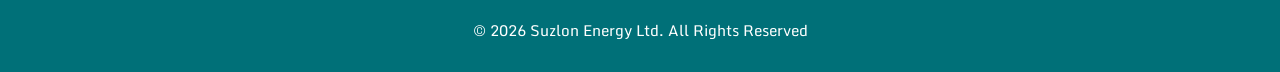
==== commit b50f9a3c: "slide fix" ====
--- a/index.html
+++ b/index.html
@@ -114,12 +114,16 @@
     <div class="carousel-track" id="manifestoTrack">
         
         <!-- SLIDE 1 (Former Section 3) -->
-        <div class="carousel-slide" style="background-image: linear-gradient(to right, rgba(0, 0, 0, 0.8) 0%, rgba(0, 0, 0, 0) 55%), url('Homepage%20Images/Manifesto%20Image.png'); background-size: cover; background-position: center;">
-            <div class="evolving-content-wrapper" style="display: flex; justify-content: flex-start; width: 100%; max-width: 1650px; margin: 0 auto; padding: 0 4rem; ">
-                <div class="evolving-text-group" style="text-align: left; max-width: 750px;">
+       
+<!-- SLIDE 1 (Full Height Image & Exact Text) -->
+        <div class="carousel-slide" style="background-image: linear-gradient(to right, rgba(0, 0, 0, 0.85) 0%, rgba(0, 0, 0, 0) 65%), url('Homepage%20Images/Manifesto%20Image.png'); background-size: cover; background-position: center; width: 100%; min-height: 60vh; position: relative; display: flex; align-items: center; box-sizing: border-box;">
+            
+            <div class="evolving-content-wrapper" style="display: flex; align-items: center; justify-content: flex-start; width: 100%; max-width: 1650px; margin: 0 auto; padding: 0 4rem; box-sizing: border-box;">
+                
+                <div class="evolving-text-group" style="text-align: left; max-width: 550px;">
                     <h2>
-                        <span style="color:#FFC600;font-size: 2rem; line-height: 2.5rem">THE WORLD IS CHANGING</span><br>
-                        <span style="color:#FFC600; font-size: 2rem; line-height: 2.5rem">AND SO MUST THE ENERGY THAT POWERS IT</span>
+                        <span style="color:#FFC600; font-size: 2rem; line-height: 2.5rem;">THE WORLD IS CHANGING</span><br>
+                        <span style="color:#FFC600; font-size: 2rem; line-height: 2.5rem;">AND SO MUST THE ENERGY THAT POWERS IT</span>
                     </h2>
                     <p style="font-size: 1.05rem; line-height: 1.6; color: #FFFFFF; margin-bottom: 1.5rem; font-weight: 400;">
                         We are in the middle of the fastest, widest and deepest energy transition in human history. The world is becoming dramatically more energy-intensive. Cities are growing.
@@ -128,18 +132,18 @@
                         AI, data centres, manufacturing, mobility, and digital infrastructure are driving unprecedented energy demand. Humanity needs more power than ever before. But the old energy model can no longer sustain the future safely or affordably.
                     </p>
                 </div>
+                
             </div>
         </div>
 
 <!-- SLIDE 2 (Former Section 6) -->
-        <div class="carousel-slide" style="background-image: linear-gradient(to right, rgba(0, 0, 0, 0.85) 0%, rgba(0, 0, 0, 0) 65%), url('Homepage Images/SUZLON IS EVOLVING (2).jpg'); background-size: cover; background-position: center;">
-           <div class="evolving-content-wrapper" style="display: flex; justify-content: flex-start; width: 100%; max-width: 1650px; margin: 0 auto; padding: 0 4rem; box-sizing: border-box;">
+        <div class="carousel-slide" style="background-image: linear-gradient(to right, rgba(0, 0, 0, 0.85) 0%, rgba(0, 0, 0, 0) 65%), url('Homepage Images/SUZLON IS EVOLVING (2).jpg'); background-size: cover; background-position: center; width: 100%; min-height: 60vh; position: relative; display: flex; align-items: center; box-sizing: border-box;">
+            
+            <div class="evolving-content-wrapper" style="display: flex; align-items: center; justify-content: flex-start; width: 100%; max-width: 1650px; margin: 0 auto; padding: 0 4rem; box-sizing: border-box;">
                 
-                <!-- Added transform: translateX(20%); to nudge it right -->
-               <div class="evolving-text-group" style="text-align: left; max-width: 650px;">
-                    
+                <div class="evolving-text-group" style="text-align: left; max-width: 650px;">
                     <p class="body-desc">Wind, solar, battery storage, digital intelligence, predictive analytics, and grid-smart controls must now work together as one coordinated system to deliver flexible, stable, round-the-clock renewable power.</p>
-                    <h2 style="color: white; font-size: 2rem; line-height: 2.5rem">THAT'S WHY <span class="highlight-yellow"><br>SUZLON IS EVOLVING.</span><br> TO REFLECT THIS LARGER SHIFT</br> IN THE ENERGY WORLD.</h2>
+                    <h2 style="color: white; font-size: 2rem; line-height: 2.5rem">THAT'S WHY <span class="highlight-yellow"><br>SUZLON IS EVOLVING.</span><br> TO REFLECT THIS LARGER SHIFT<br> IN THE ENERGY WORLD.</h2>
                     <p class="history-desc">Three decades ago, Suzlon pioneered wind energy in India at a time when renewable energy itself was still emerging.</p>
                     <p class="history-desc">We built deep expertise across wind technology, manufacturing, development, EPC, and lifecycle services. But the future of energy now demands more than standalone wind solutions.</p>
                 </div>
@@ -148,18 +152,19 @@
         </div>
 
         <!-- SLIDE 3 (Former Section 7) -->
-        <div class="carousel-slide" style="background-image: linear-gradient(to right, rgba(0, 0, 0, 0.8) 0%, rgba(0, 0, 0, 0) 55%), url('Homepage%20Images/WindSolarStorage%202.jpg'); background-size: cover; background-position: center;">
-            <div class="evolving-content-wrapper" style="display: flex; justify-content: flex-start; width: 100%; max-width: 1650px; margin: 0 auto; padding: 0 4rem; ">
+        <div class="carousel-slide" style="background-image: linear-gradient(to right, rgba(0, 0, 0, 0.8) 0%, rgba(0, 0, 0, 0) 55%), url('Homepage%20Images/WindSolarStorage%202.jpg'); background-size: cover; background-position: center; width: 100%; min-height: 60vh; position: relative; display: flex; align-items: center; box-sizing: border-box;">
+            
+            <div class="evolving-content-wrapper" style="display: flex; align-items: center; justify-content: flex-start; width: 100%; max-width: 1650px; margin: 0 auto; padding: 0 4rem; box-sizing: border-box;">
+                
                 <div class="evolving-text-group" style="text-align: left; max-width: 750px;">
                     <h2>
                         <span style="color: #FFC600; font-size: 2rem; line-height: 2.5rem">THAT'S WHY TO SOLVE <br> THE MODERN ENERGY CHALLENGE,</span><br>
                         <span style="color: white; font-size: 2rem; line-height: 2.5rem">SUZLON IS NOW A FULL-STACK <br> RENEWABLE ENERGY SOLUTIONS<br>CONGLOMERATE.</span>
                     </h2>
                 </div>
+                
             </div>
         </div>
-
-    </div>
 
     <!-- Controls -->
 <!--
--- a/style.css
+++ b/style.css
@@ -1,4 +1,29 @@
+.editorial-main {
+    margin-top: 0 !important;
+    padding-top: 0 !important;
+}
+html {
+    font-size: 95% !important;
+}
 /* =========================================
+           SCROLL FIX OVERRIDE (AGGRESSIVE)
+           This completely disables any scroll-snapping 
+           or locked heights from your external CSS files 
+           across the entire page and forces smooth scrolling.
+        ========================================= */
+        html, body, main, .editorial-main, .showcase-container, section {
+            scroll-snap-type: none !important;
+            scroll-behavior: smooth !important;
+            height: auto !important;
+            max-height: none !important;
+            overflow-y: visible !important; /* Forces the scrollbar back to the main browser window */
+        }
+        * {
+            scroll-snap-align: none !important;
+            scroll-snap-stop: normal !important;
+        }
+        /* ========================================= */
+/* =========================================
 
    1. VARIABLES & GLOBAL STYLES
 
@@ -698,9 +723,9 @@
 
     position: relative;
 
-    background: linear-gradient(rgba(10, 25, 35, 0.75), rgba(5, 15, 25, 0.85)), url('Homepage Images/SUZLON IS EVOLVING.jpg') no-repeat center center/cover;
-
-background-attachment: fixed; /* Creates the smooth parallax scrolling effect */
+    background: url('Homepage Images/Evolving.jpg') no-repeat center center/cover;
+
+/*background-attachment: fixed;  Creates the smooth parallax scrolling effect */
 
     color: var(--white);
 
@@ -765,7 +790,7 @@
 
     line-height: 1.7;
 
-    color: #C0C8C5;
+    color: #FFFFFF;
 
     margin-bottom: 3rem;
 
@@ -803,11 +828,11 @@
 
 .evolving-text-group .history-desc {
 
-    font-size: 0.95rem;
+    font-size: 1rem;
 
     line-height: 1.7;
 
-    color: #B5C0BC;
+    color: #ffffff;
 
     margin-bottom: 1.25rem;
 
@@ -983,138 +1008,62 @@
 
 
 
-/* SECTION 3: The World is Changing (Beige Redesign) */
-
-.world-changing-modern {
-
-    background-color: var(--humble-beige);
-
-    padding: 100px 5%;
-
-    
-
-}
-
-
-
-.world-changing-modern .content-wrapper {
-
-    display: grid;
-
-    grid-template-columns: 1fr 1fr;
-
-    gap: 4rem;
-
+/* =========================================
+   FULL-WIDTH BANNER SECTION (SECTION 3)
+========================================= */
+.world-changing-fullwidth {
+    position: relative;
+    width: 100%;
+    min-height: 60vh; /* Takes up 60% of the screen height */
+    background-size: cover;
+    background-position: center;
+/*    background-attachment: fixed;  Creates a premium parallax scrolling effect */
+    display: flex;
     align-items: center;
-
-    max-width: 1400px;
-
-    margin: 0 auto;
-
-}
-
-
-
-.world-changing-modern h2 {
-
-    font-size: clamp(2.2rem, 3.5vw, 3.8rem);
-
-    line-height: 1.15;
-
+    justify-content: center;
+    padding: 6rem 2rem;
+    margin: 4rem 0;
+}
+
+.banner-overlay {
+    position: absolute;
+    top: 0;
+    left: 0;
+    right: 0;
+    bottom: 0;
+    background: rgba(0, 80, 85, 0.75); /* Dark Suzlon teal overlay */
+    z-index: 1;
+}
+
+.fullwidth-text-content {
+    position: relative;
+    z-index: 2;
+    max-width: 900px;
+    text-align: center;
+    color: #ffffff;
+}
+
+.fullwidth-text-content h2 {
+    font-size: clamp(2rem, 4vw, 3.2rem);
+    line-height: 1.2;
     margin-bottom: 2rem;
-
-    text-transform: uppercase;
-
-    display: flex;
-
-    flex-direction: column;
-
-    gap: 0.5rem;
-
-}
-
-
-
-.heading-green {
-
-    color: var(--emergent-green); 
-
-}
-
-
-
-.heading-yellow {
-
-    color: var(--prime-yellow); 
-
-    
-
-    display: inline-block;
-
-    width: fit-content;
-
-}
-
-
-
-.heading-green {
-
-    color: var(--green); 
-
-   
-
-    display: inline-block;
-
-    width: fit-content;
-
-}
-
-
-
-.world-changing-modern p {
-
+    font-weight: 700;
+}
+
+.fullwidth-text-content .heading-light {
+    color: #ffffff;
+}
+
+.fullwidth-text-content .heading-yellow {
+    color: #FFC627; /* Prime Yellow */
+}
+
+.fullwidth-text-content p {
     font-size: 1.15rem;
-
-    line-height: 1.8;
-
-    color: #4A4A4A; 
-
+    line-height: 1.6;
     margin-bottom: 1.5rem;
-
-}
-
-
-
-.world-changing-modern .image-content {
-
-    width: 100%;
-
-    height: 100%;
-
-    min-height: 450px;
-
-    position: relative;
-
-    box-shadow: 0 20px 40px rgba(0, 112, 120, 0.15); 
-
-}
-
-
-
-.world-changing-modern .image-content img {
-
-    width: 100%;
-
-    height: 100%;
-
-    object-fit: cover;
-
-    position: absolute;
-
-    top: 0;
-
-    left: 0;
-
+    color: #f4f7f6;
+    font-weight: 400;
 }
 
 
@@ -1932,7 +1881,7 @@
     font-size: clamp(2rem, 3.5vw, 3.5rem);
     line-height: 1.15;
     text-transform: uppercase;
-    margin-bottom: 2.5rem;
+    margin-bottom: 1rem;
     letter-spacing: 0.5px;
 }
 
@@ -1943,9 +1892,9 @@
 .boap-text .yellow-highlight-block {
     color: var(--prime-yellow);
     background-color: var(--ever-teal);
-    padding: 8px 20px;
+/*    padding: 8px 20px;*/
     display: inline-block;
-    margin-top: 10px;
+/*    margin-top: 10px;*/
 }
 
 /* Responsive adjustments for mobile and tablets */
@@ -2526,3 +2475,270 @@
     from { opacity: 0; transform: translateY(-10px); }
     to { opacity: 1; transform: translateY(0); }
 }
+
+/* =========================================
+   MANIFESTO CAROUSEL 
+========================================= */
+.manifesto-carousel {
+    position: relative;
+    width: 100%;
+    height: 45rem; /* Unified height for all 3 slides */
+    overflow: hidden;
+    margin-top: 4rem;
+    background-color: #f4f7f6; /* Fallback background */
+}
+
+.carousel-track {
+    display: flex;
+    height: 100%;
+    width: 100%;
+    transition: transform 0.6s cubic-bezier(0.25, 1, 0.5, 1);
+}
+
+.carousel-slide {
+    min-width: 100%;
+    height: 100%;
+    display: flex;
+    align-items: center;
+    position: relative;
+    box-sizing: border-box;
+}
+
+/* Navigation Arrows */
+.carousel-btn {
+    position: absolute;
+    top: 50%;
+    transform: translateY(-50%);
+    background: rgba(0, 112, 120, 0.7); /* Teal */
+    color: white;
+    border: none;
+    width: 50px;
+    height: 50px;
+    border-radius: 50%;
+    font-size: 1.5rem;
+    cursor: pointer;
+    z-index: 10;
+    display: flex;
+    align-items: center;
+    justify-content: center;
+    transition: background 0.3s;
+}
+
+.carousel-btn:hover { 
+    background: rgba(0, 112, 120, 1); 
+}
+
+.prev-btn { left: 2rem; }
+.next-btn { right: 2rem; }
+
+/* Navigation Dots */
+.carousel-dots {
+    position: absolute;
+    bottom: 2rem;
+    left: 50%;
+    transform: translateX(-50%);
+    display: flex;
+    gap: 10px;
+    z-index: 10;
+}
+
+.dot {
+    width: 12px;
+    height: 12px;
+    border-radius: 50%;
+    background: rgba(255, 255, 255, 0.5);
+    border: 2px solid #007078; /* Teal border */
+    cursor: pointer;
+    transition: background 0.3s;
+}
+
+.dot.active { 
+    background: #007078; 
+}
+/* =========================================
+   SECTION 10: BRAND ON A PAGE (BOAP)
+========================================= */
+.boap-framework {
+    width: 100%;
+    font-family: 'Monda', sans-serif;
+    color: #007078; /* Default Teal text for light sections */
+}
+.boap-container {
+    width: 100%;
+    max-width: 1200px;
+    margin: 0 auto;
+    padding: 3rem 2rem;
+    box-sizing: border-box;
+}
+.boap-grid-row {
+    display: flex;
+    flex-wrap: wrap;
+    gap: 2rem;
+}
+.boap-label {
+    flex: 0 0 200px;
+    font-weight: 700;
+    font-size: 1.1rem;
+    display: flex;
+    align-items: flex-start;
+    gap: 10px;
+    letter-spacing: 1px;
+}
+.boap-content {
+    flex: 1;
+    min-width: 300px;
+}
+
+/* Backgrounds & Text Colors */
+.boap-row-light { background-color: #F8F7F2; border-top: 4px solid #FFC600; }
+.boap-row-yellow { background-color: #FFC600; color: #007078; }
+.boap-row-teal { background-color: #007078; color: #ffffff; padding-bottom: 4rem; }
+.text-yellow { color: #FFC600; }
+.text-white { color: #ffffff; }
+
+/* Number Circles */
+.circle-num {
+    display: inline-flex;
+    align-items: center;
+    justify-content: center;
+    width: 24px;
+    height: 24px;
+    border-radius: 50%;
+    font-size: 0.85rem;
+    font-weight: 700;
+}
+.circle-num.teal-bg { background-color: #007078; color: #ffffff; }
+.circle-num.yellow-bg { background-color: #FFC600; color: #007078; }
+.circle-num.small { width: 20px; height: 20px; font-size: 0.7rem; margin-right: 10px;}
+
+/* Section 1 & 2 Specifics */
+.border-bottom {
+    border-bottom: 1px solid rgba(0, 112, 120, 0.2);
+    padding-bottom: 3rem;
+    margin-bottom: 3rem;
+}
+.purpose-text {
+    font-size: clamp(1.8rem, 3vw, 2.8rem);
+    font-weight: 700;
+    line-height: 1.2;
+    margin: 0;
+}
+.ambition-text {
+    font-size: clamp(1.4rem, 2vw, 1.8rem);
+    font-weight: 500;
+    margin: 0 0 3rem 0;
+}
+
+/* 2A & 2B Points Grid */
+.points-flex-container {
+    display: flex;
+    flex-wrap: wrap;
+    gap: 3rem;
+}
+.points-block {
+    display: flex;
+    gap: 2rem;
+}
+.points-header {
+    width: 140px;
+    font-size: 0.9rem;
+}
+.small-num { font-weight: 700; font-size: 0.8rem; }
+.sub-text { font-size: 0.8rem; opacity: 0.8; font-weight: 400; display: block; margin-top: 5px;}
+.points-list {
+    display: flex;
+    gap: 2rem;
+    border-left: 2px solid rgba(0, 112, 120, 0.2);
+    padding-left: 1.5rem;
+}
+.points-list ul {
+    list-style: none;
+    padding: 0;
+    margin: 0;
+}
+.points-list li {
+    font-size: 0.85rem;
+    font-weight: 700;
+    margin-bottom: 1rem;
+    border-left: 2px solid #FFC600;
+    padding-left: 10px;
+    line-height: 1.2;
+}
+
+/* Values & Behaviours Grid */
+.values-grid, .behaviours-grid {
+    display: grid;
+    grid-template-columns: repeat(auto-fit, minmax(200px, 1fr));
+    gap: 1rem;
+    font-size: 1.4rem;
+    font-weight: 700;
+    line-height: 1.2;
+}
+.behaviours-grid { color: #FFC600; }
+
+/* Diagram for Propositions (Section 5 & 6) */
+.proposition-diagram {
+    display: flex;
+    flex-wrap: wrap;
+    gap: 2rem;
+    margin-top: 4rem;
+    position: relative;
+}
+.prop-box {
+    flex: 1;
+    min-width: 320px;
+    position: relative;
+}
+.prop-top {
+    display: flex;
+    margin-bottom: 3rem;
+    border: 2px solid #80B7BB; /* Light teal lines */
+    border-bottom: none;
+    border-right: none;
+    border-top-left-radius: 20px;
+    padding: 2rem 0 0 2rem;
+}
+.cvp-box .prop-top {
+    border: none;
+    border-left: 2px solid #80B7BB;
+    border-radius: 0;
+    padding-top: 0;
+}
+.prop-lists {
+    display: flex;
+    gap: 2rem;
+    font-size: 0.9rem;
+}
+.prop-lists ul {
+    list-style: none;
+    padding: 0;
+    margin: 0;
+}
+.prop-lists li {
+    margin-bottom: 0.5rem;
+    position: relative;
+    padding-left: 12px;
+}
+.prop-lists li::before {
+    content: "•";
+    position: absolute;
+    left: 0;
+    color: #ffffff;
+}
+.prop-bottom {
+    font-size: 0.9rem;
+    letter-spacing: 1px;
+}
+.prop-headline {
+    font-size: clamp(2rem, 3vw, 3rem);
+    margin: 0.5rem 0 0 0;
+    line-height: 1.1;
+}
+
+/* Mobile Adjustments */
+@media (max-width: 900px) {
+    .points-block { flex-direction: column; gap: 1rem; }
+    .points-list { border-left: none; padding-left: 0; border-top: 2px solid rgba(0, 112, 120, 0.2); padding-top: 1rem; }
+    .prop-top, .cvp-box .prop-top { border: none; padding: 0; margin-bottom: 2rem; }
+    .prop-lists { flex-direction: column; gap: 1rem; }
+}
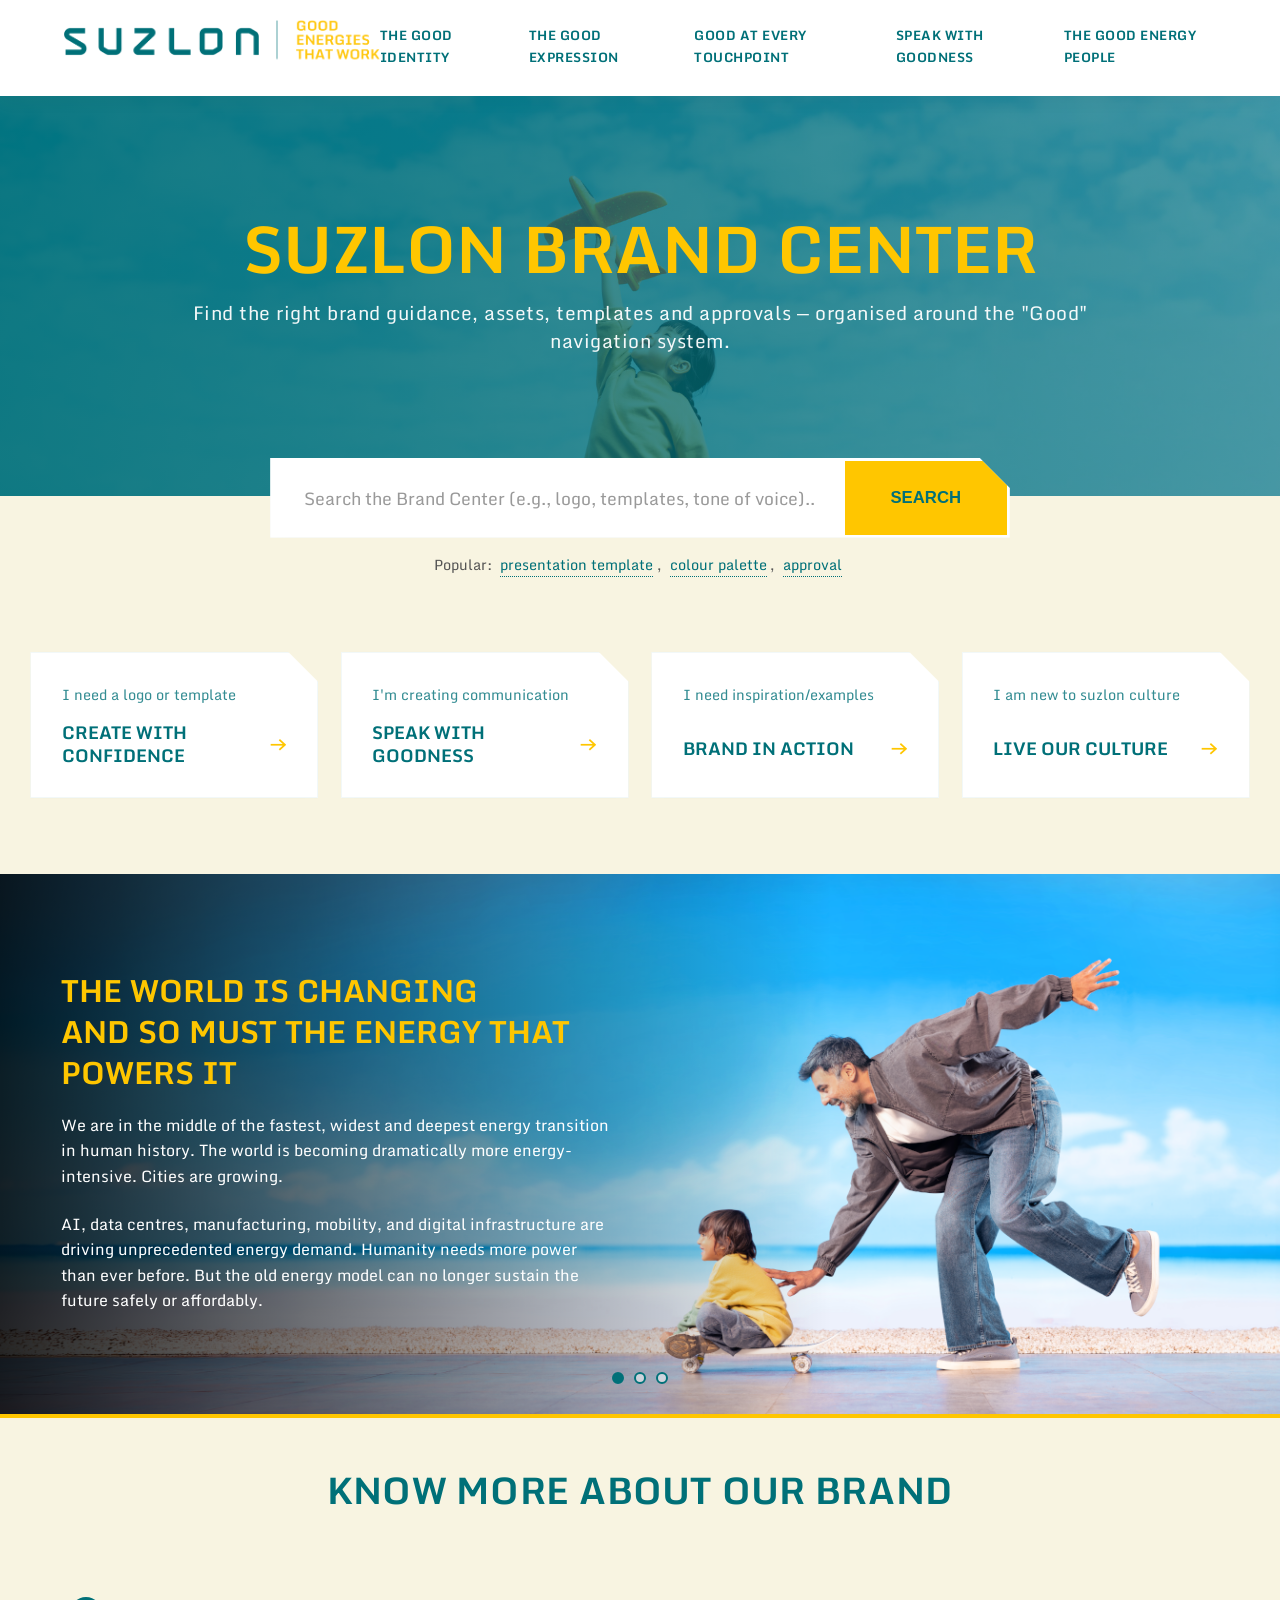
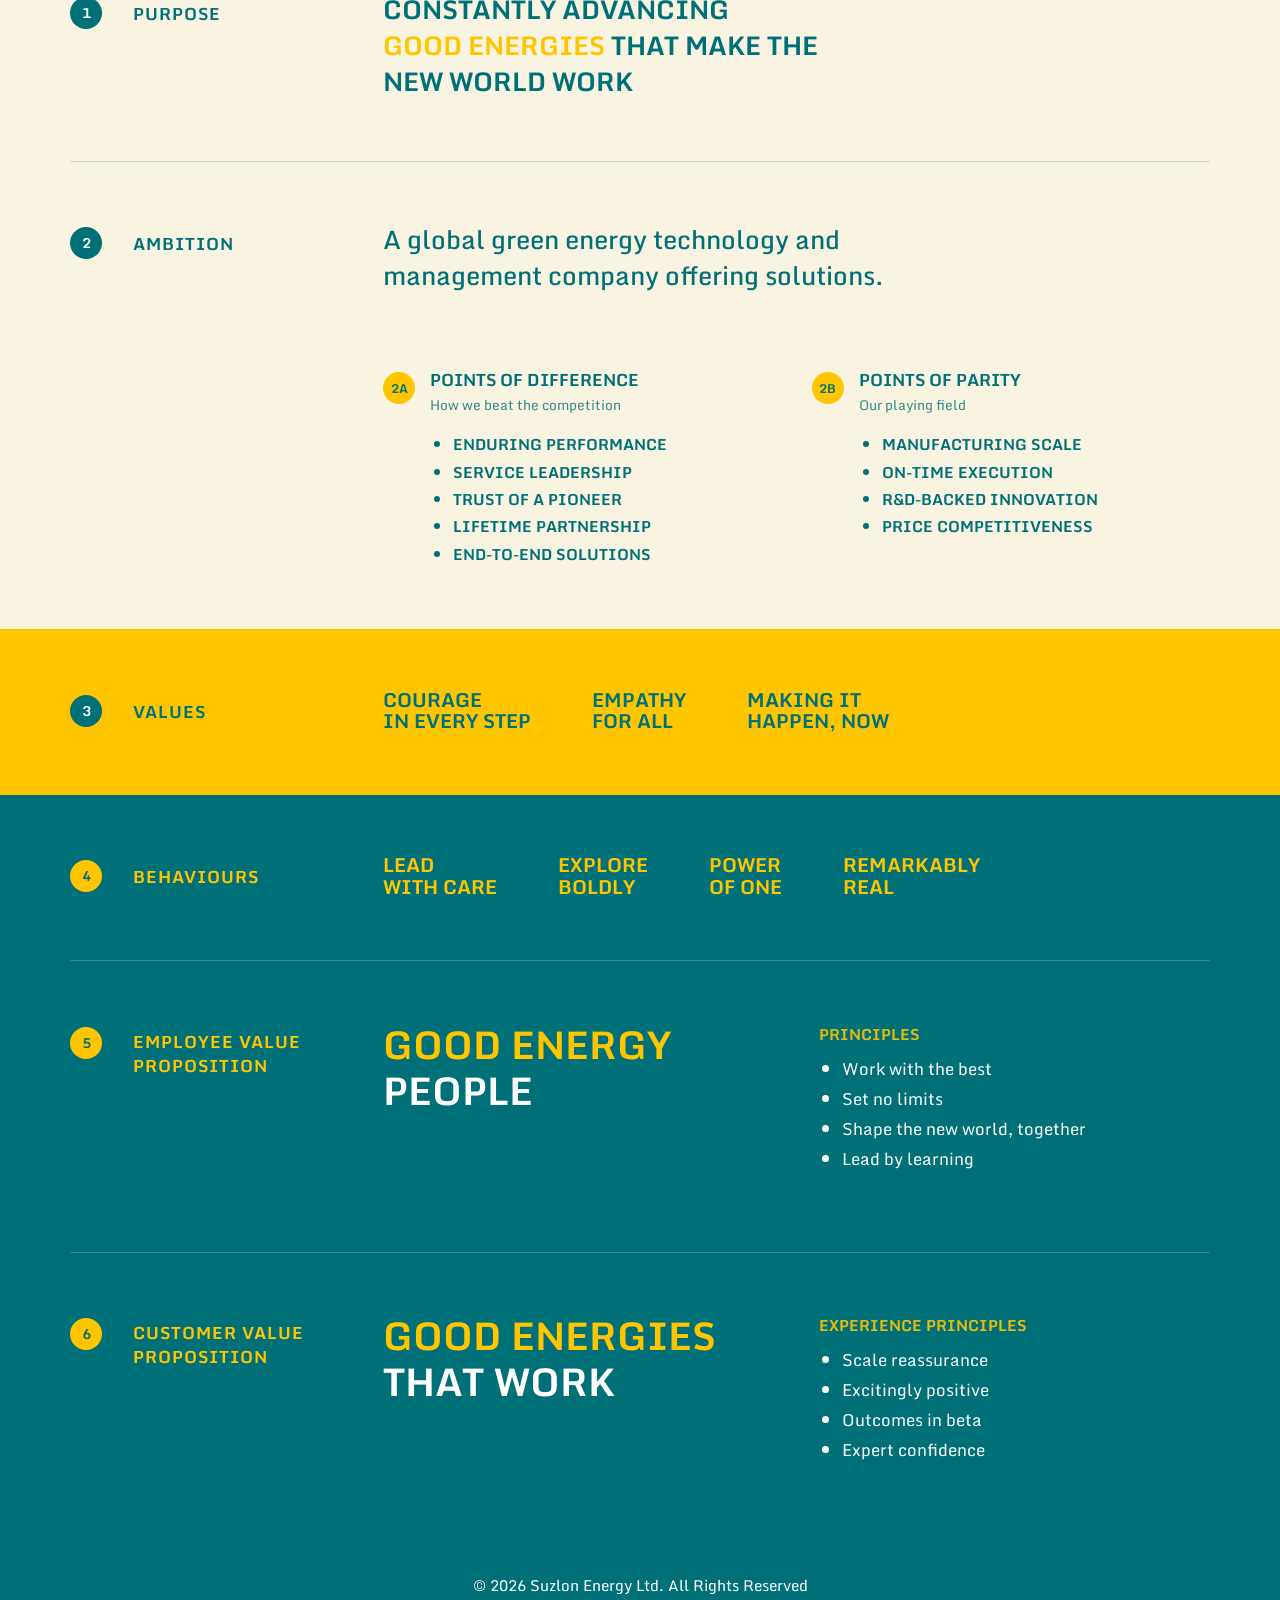
==== commit b9af0ce2: "Change greeting from 'Hello' to 'Goodbye'" ====
--- a/index.html
+++ b/index.html
@@ -212,7 +212,7 @@
                 </div>
                 <!-- Column 3: Content -->
                 <div style="flex: 1; min-width: 300px; text-align: left;">
-                    <h2 style="color: #007078; font-size: clamp(1.8rem, 3vw, 2.8rem); font-weight: 700; line-height: 1.2; margin: 0;">
+                    <h2 style="color: #007078; font-size: clamp(1.4rem, 2vw, 1.8rem); font-weight: 700; margin: 0; line-height: 1.4;">
                         CONSTANTLY ADVANCING<br>
                         <span style="color: #FFC600;">GOOD ENERGIES</span> THAT MAKE THE<br>
                         NEW WORLD WORK
@@ -314,9 +314,9 @@
                 </div>
                 <!-- Column 3: Content -->
                 <div style="flex: 1; min-width: 300px; display: flex; gap: 4rem; flex-wrap: wrap; color: #007078; text-align: left;">
-                    <h3 style="margin: 0; font-size: clamp(1.4rem, 2vw, 1.8rem); font-weight: 700; line-height: 1;">COURAGE<br><span style="font-weight: 400; font-size: clamp(1.1rem, 1.5vw, 1.4rem);">IN EVERY STEP</span></h3>
-                    <h3 style="margin: 0; font-size: clamp(1.4rem, 2vw, 1.8rem); font-weight: 700; line-height: 1;">EMPATHY<br><span style="font-weight: 400; font-size: clamp(1.1rem, 1.5vw, 1.4rem);">FOR ALL</span></h3>
-                    <h3 style="margin: 0; font-size: clamp(1.4rem, 2vw, 1.8rem); font-weight: 700; line-height: 1;">MAKING IT<br><span style="font-weight: 400; font-size: clamp(1.1rem, 1.5vw, 1.4rem);">HAPPEN, NOW</span></h3>
+                    <h3 style="margin: 0; font-size: clamp(1.1rem, 1.5vw, 1.4rem); font-weight: 700; line-height: 1;">COURAGE<br><span style="font-weight: 400; font-size: clamp(1.1rem, 1.5vw, 1.4rem);font-weight: 700; line-height: 1.3;">IN EVERY STEP</span></h3>
+                    <h3 style="margin: 0; font-size: clamp(1.1rem, 1.5vw, 1.4rem); font-weight: 700; line-height: 1;">EMPATHY<br><span style="font-weight: 400; font-size: clamp(1.1rem, 1.5vw, 1.4rem);font-weight: 700; line-height: 1.3;">FOR ALL</span></h3>
+                    <h3 style="margin: 0; font-size: clamp(1.1rem, 1.5vw, 1.4rem); font-weight: 700; line-height: 1;">MAKING IT<br><span style="font-weight: 400; font-size: clamp(1.1rem, 1.5vw, 1.4rem);font-weight: 700; line-height: 1.3;">HAPPEN, NOW</span></h3>
                 </div>
             </div>
         </div>
@@ -338,10 +338,10 @@
                 </div>
                 <!-- Column 3: Content -->
                 <div style="flex: 1; min-width: 300px; display: flex; gap: 4rem; flex-wrap: wrap; color: #FFC600; text-align: left;">
-                    <h3 style="margin: 0; font-size: clamp(1.4rem, 2vw, 1.8rem); font-weight: 700; line-height: 1;">LEAD<br><span style="font-weight: 400; font-size: clamp(1.1rem, 1.5vw, 1.4rem);">WITH CARE</span></h3>
-                    <h3 style="margin: 0; font-size: clamp(1.4rem, 2vw, 1.8rem); font-weight: 700; line-height: 1;">EXPLORE<br><span style="font-weight: 400; font-size: clamp(1.1rem, 1.5vw, 1.4rem);">BOLDLY</span></h3>
-                    <h3 style="margin: 0; font-size: clamp(1.4rem, 2vw, 1.8rem); font-weight: 700; line-height: 1;">POWER<br><span style="font-weight: 400; font-size: clamp(1.1rem, 1.5vw, 1.4rem);">OF ONE</span></h3>
-                    <h3 style="margin: 0; font-size: clamp(1.4rem, 2vw, 1.8rem); font-weight: 700; line-height: 1;">REMARKABLY<br><span style="font-weight: 400; font-size: clamp(1.1rem, 1.5vw, 1.4rem);">REAL</span></h3>
+                    <h3 style="margin: 0; font-size: clamp(1.1rem, 1.5vw, 1.4rem); font-weight: 700; line-height: 1;">LEAD<br><span style="font-weight: 400; font-size: clamp(1.1rem, 1.5vw, 1.4rem);font-weight: 700; line-height: 1.3;">WITH CARE</span></h3>
+                    <h3 style="margin: 0; font-size: clamp(1.1rem, 1.5vw, 1.4rem); font-weight: 700; line-height: 1;">EXPLORE<br><span style="font-weight: 400; font-size: clamp(1.1rem, 1.5vw, 1.4rem);font-weight: 700; line-height: 1.3;">BOLDLY</span></h3>
+                    <h3 style="margin: 0; font-size: clamp(1.1rem, 1.5vw, 1.4rem); font-weight: 700; line-height: 1;">POWER<br><span style="font-weight: 400; font-size: clamp(1.1rem, 1.5vw, 1.4rem);font-weight: 700; line-height: 1.3;">OF ONE</span></h3>
+                    <h3 style="margin: 0; font-size: clamp(1.1rem, 1.5vw, 1.4rem); font-weight: 700; line-height: 1;">REMARKABLY<br><span style="font-weight: 400; font-size: clamp(1.1rem, 1.5vw, 1.4rem);font-weight: 700; line-height: 1.3;">REAL</span></h3>
                 </div>
             </div>
 
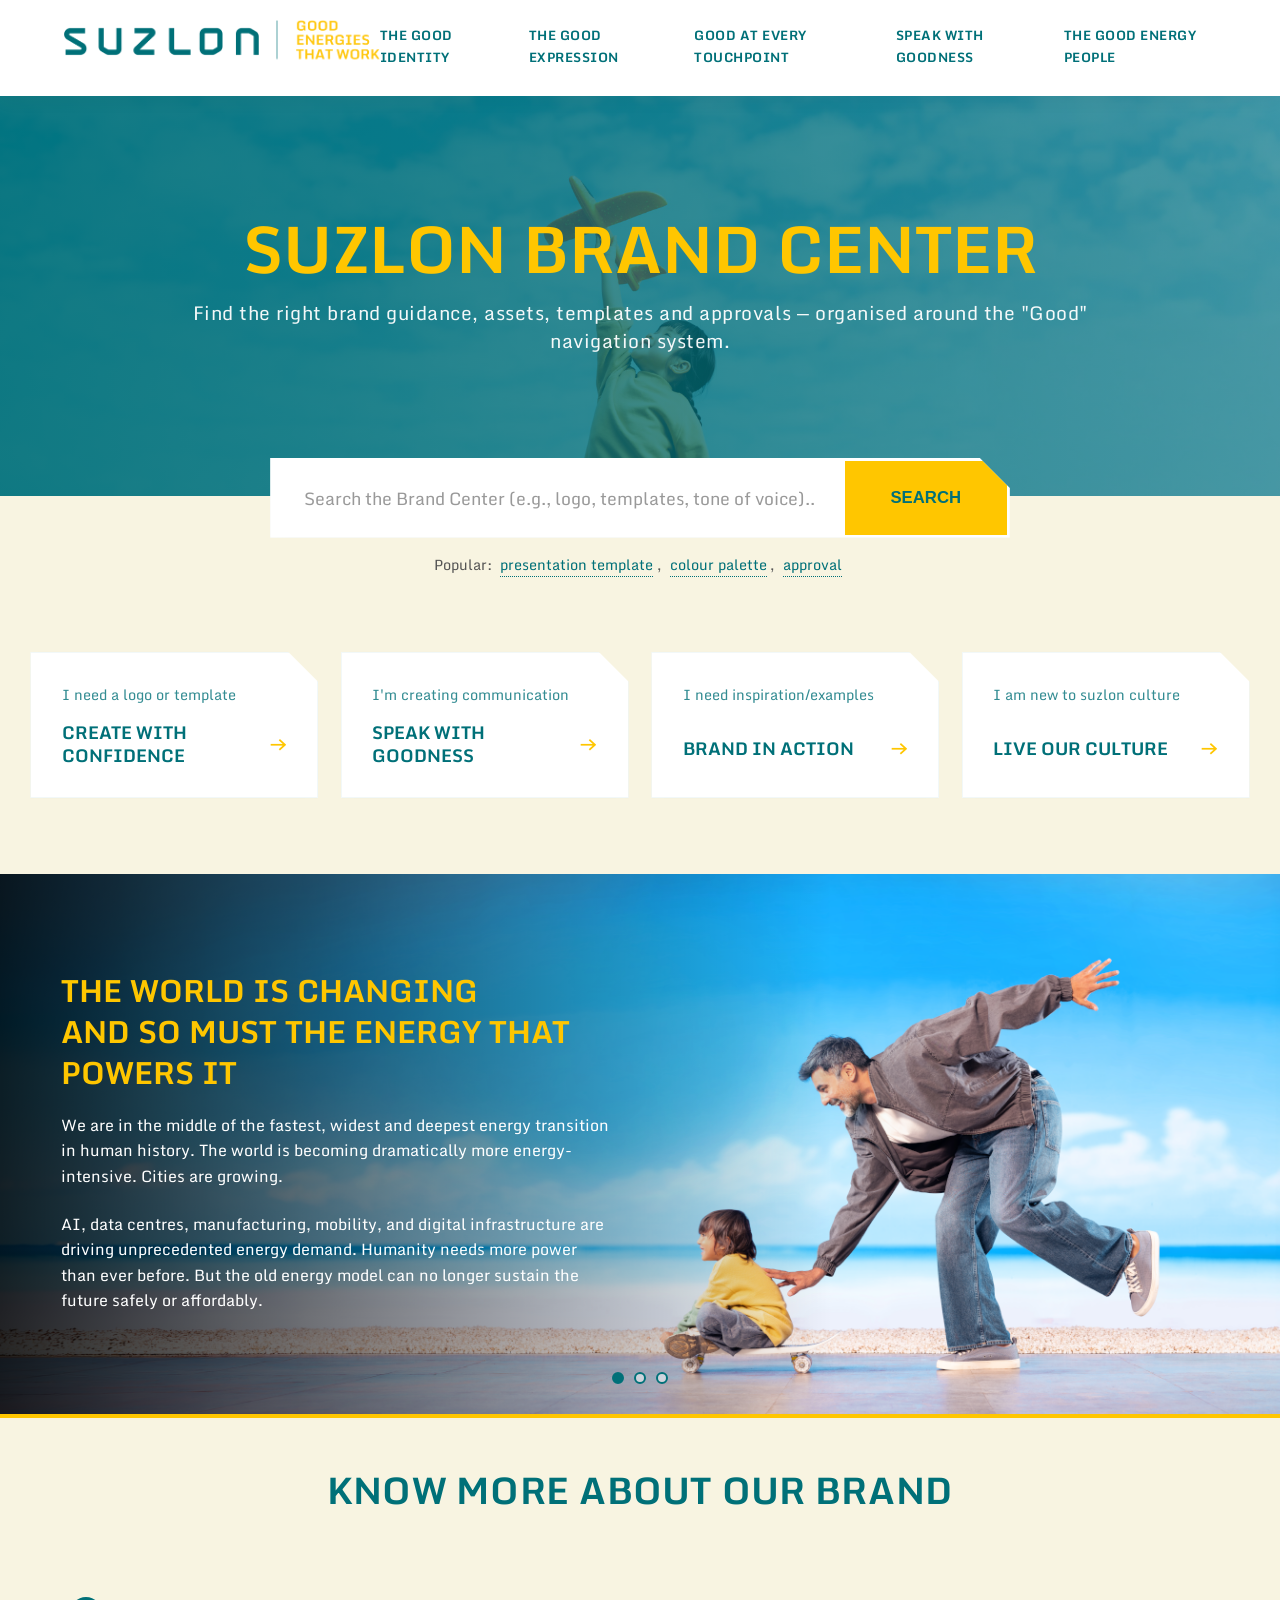
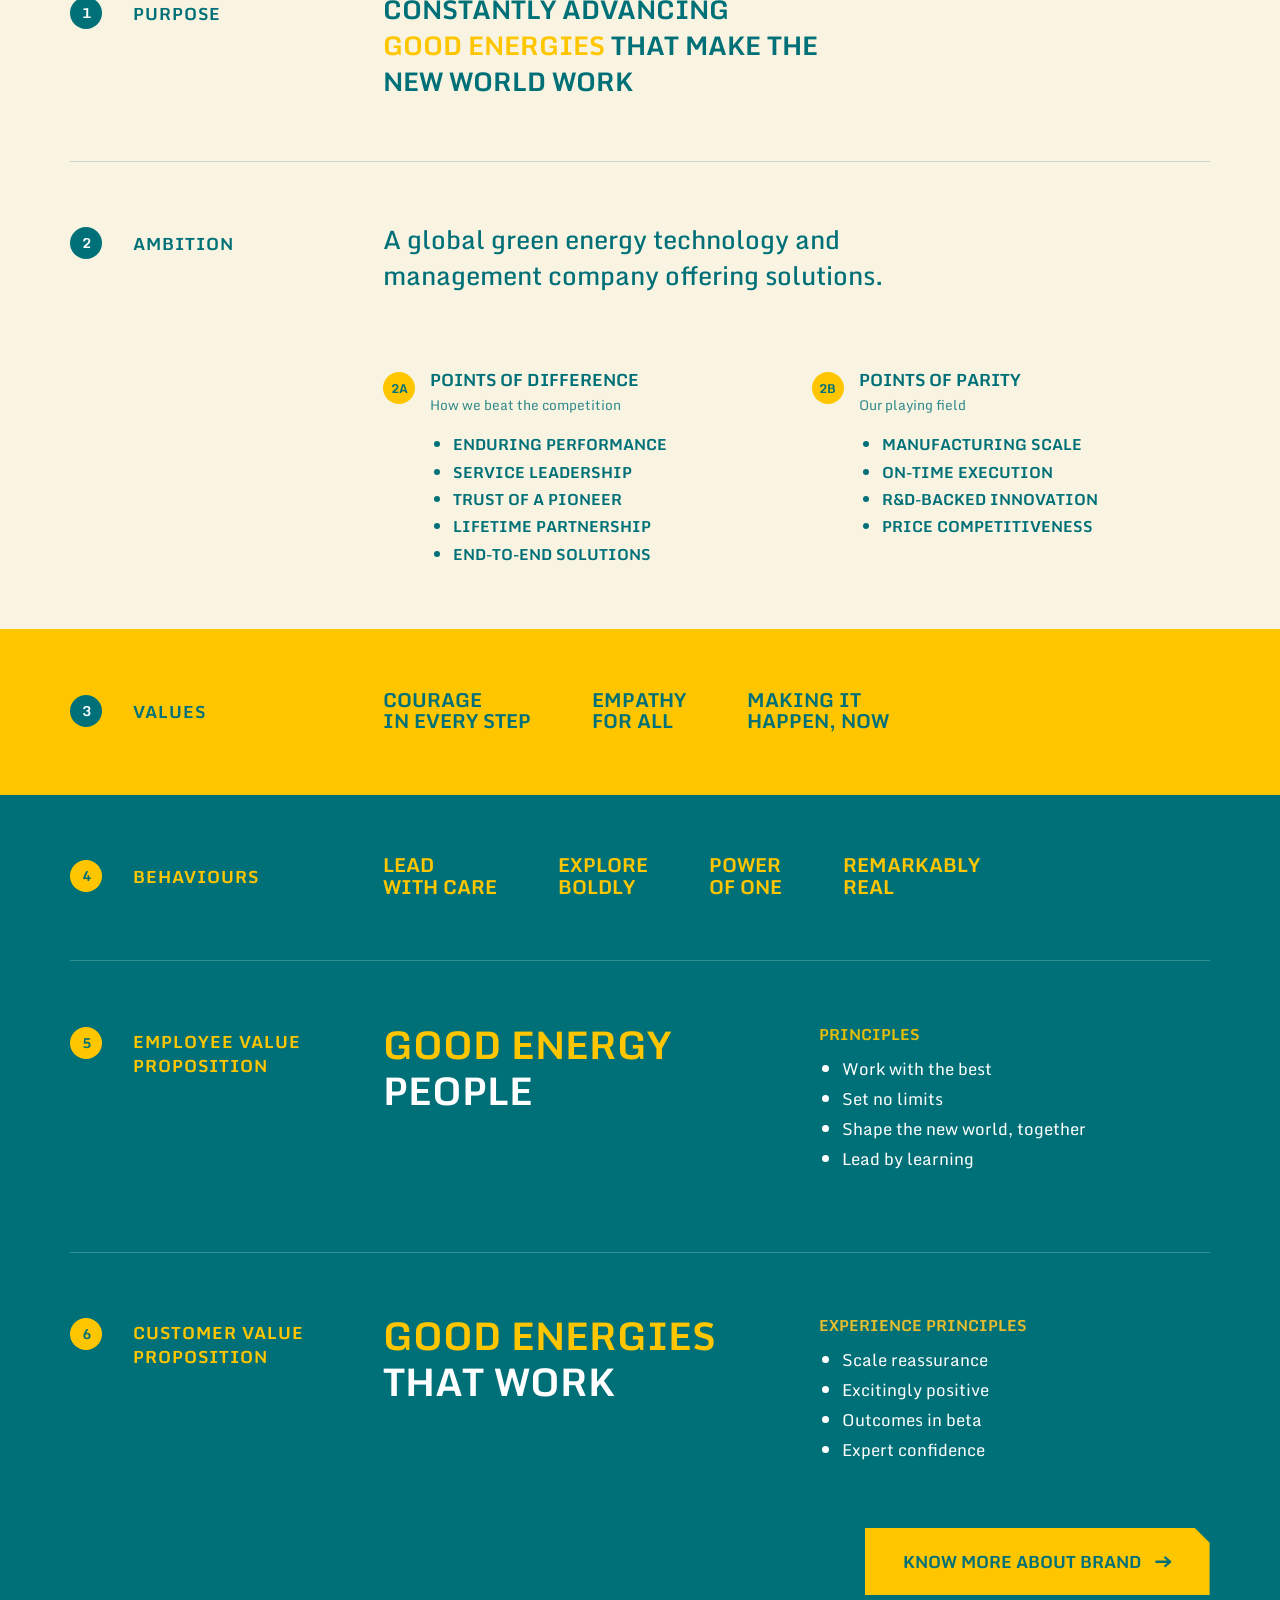
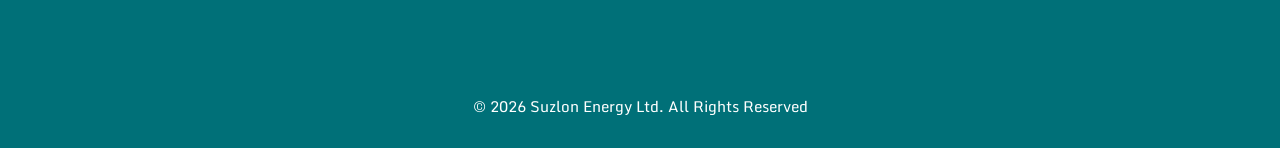
==== commit 4e3449f3: "Update fmt.Println message from 'Hello' to 'Goodbye'" ====
--- a/index.html
+++ b/index.html
@@ -387,15 +387,29 @@
                     <div style="flex: 1; min-width: 250px;">
                         <h2 style="color: #FFC600; font-size: clamp(2rem, 3vw, 2.5rem); margin: 0; line-height: 1.2;">GOOD ENERGIES<br><span style="color: #ffffff;">THAT WORK</span></h2>
                     </div>
-                    <div style="flex: 1; min-width: 250px;">
-                        <strong style="color: #FFC600; font-size: 1rem; opacity: 0.9;">EXPERIENCE PRINCIPLES</strong>
-                        <ul style="list-style: disc; padding: 0 0 0 1.5rem; color: #ffffff; line-height: 1.8; margin-top: 0.5rem; font-size: 1.1rem;">
-                            <li>Scale reassurance</li>
-                            <li>Excitingly positive</li>
-                            <li>Outcomes in beta</li>
-                            <li>Expert confidence</li>
-                        </ul>
-                    </div>
+                    <div style="flex: 1; min-width: 250px; display: flex; justify-content: space-between; align-items: flex-end; flex-wrap: wrap; gap: 2rem;">
+    
+    <!-- Left Side: Heading and List -->
+    <div>
+        <strong style="color: #FFC627; font-size: 1rem; opacity: 0.9;">EXPERIENCE PRINCIPLES</strong>
+        <ul style="list-style: disc; padding: 0 0 0 1.5rem; color: #ffffff; line-height: 1.8; margin-top: 0.5rem; font-size: 1.1rem;">
+            <li>Scale reassurance</li>
+            <li>Excitingly positive</li>
+            <li>Outcomes in beta</li>
+            <li>Expert confidence</li>
+        </ul>
+    </div>
+
+   
+
+</div>
+					 <!-- Right Side: Download Button -->
+<div style="margin-bottom: 0.5rem; display: flex; justify-content: flex-end; width: 100%;">
+        <!-- Add your actual download link inside the href below -->
+        <a href="#" class="contact-btn">
+            Know more about Brand <span class="arrow">&rarr;</span>
+        </a>
+    </div>
                 </div>
             </div>
 
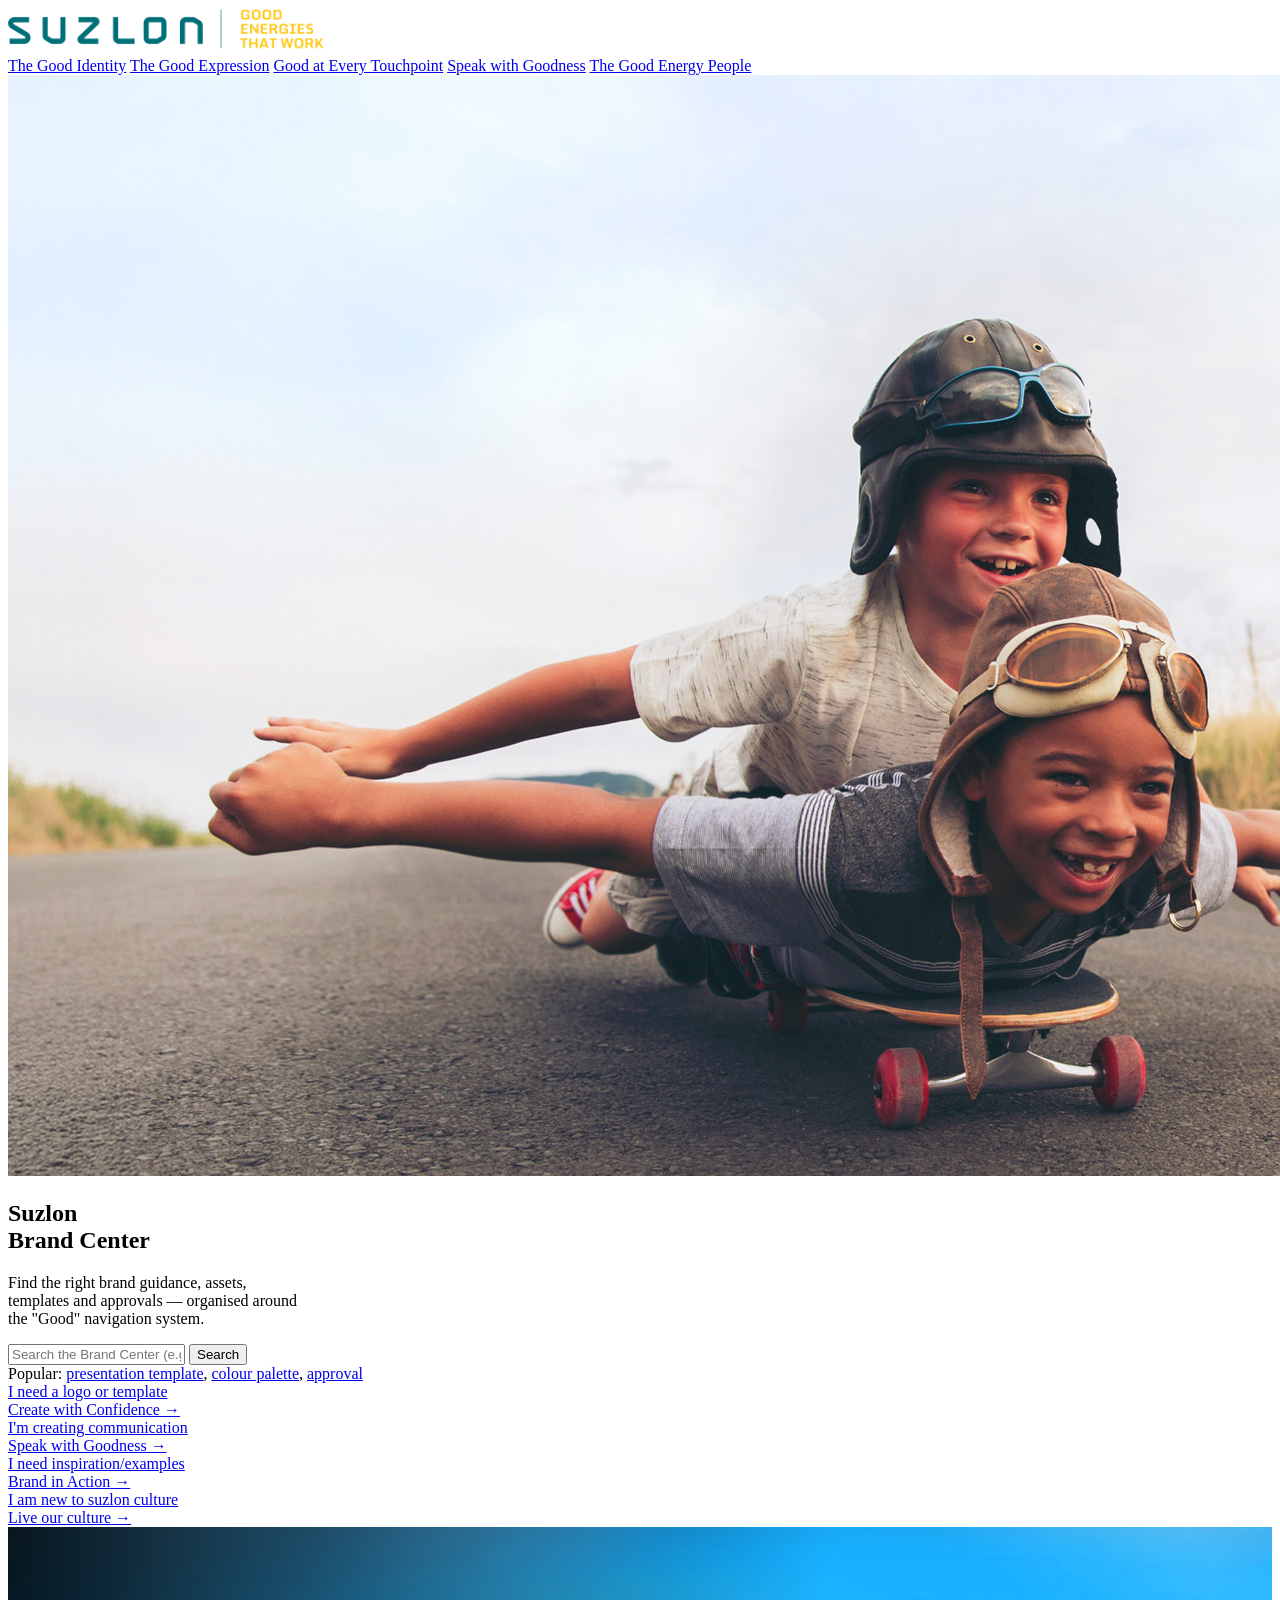
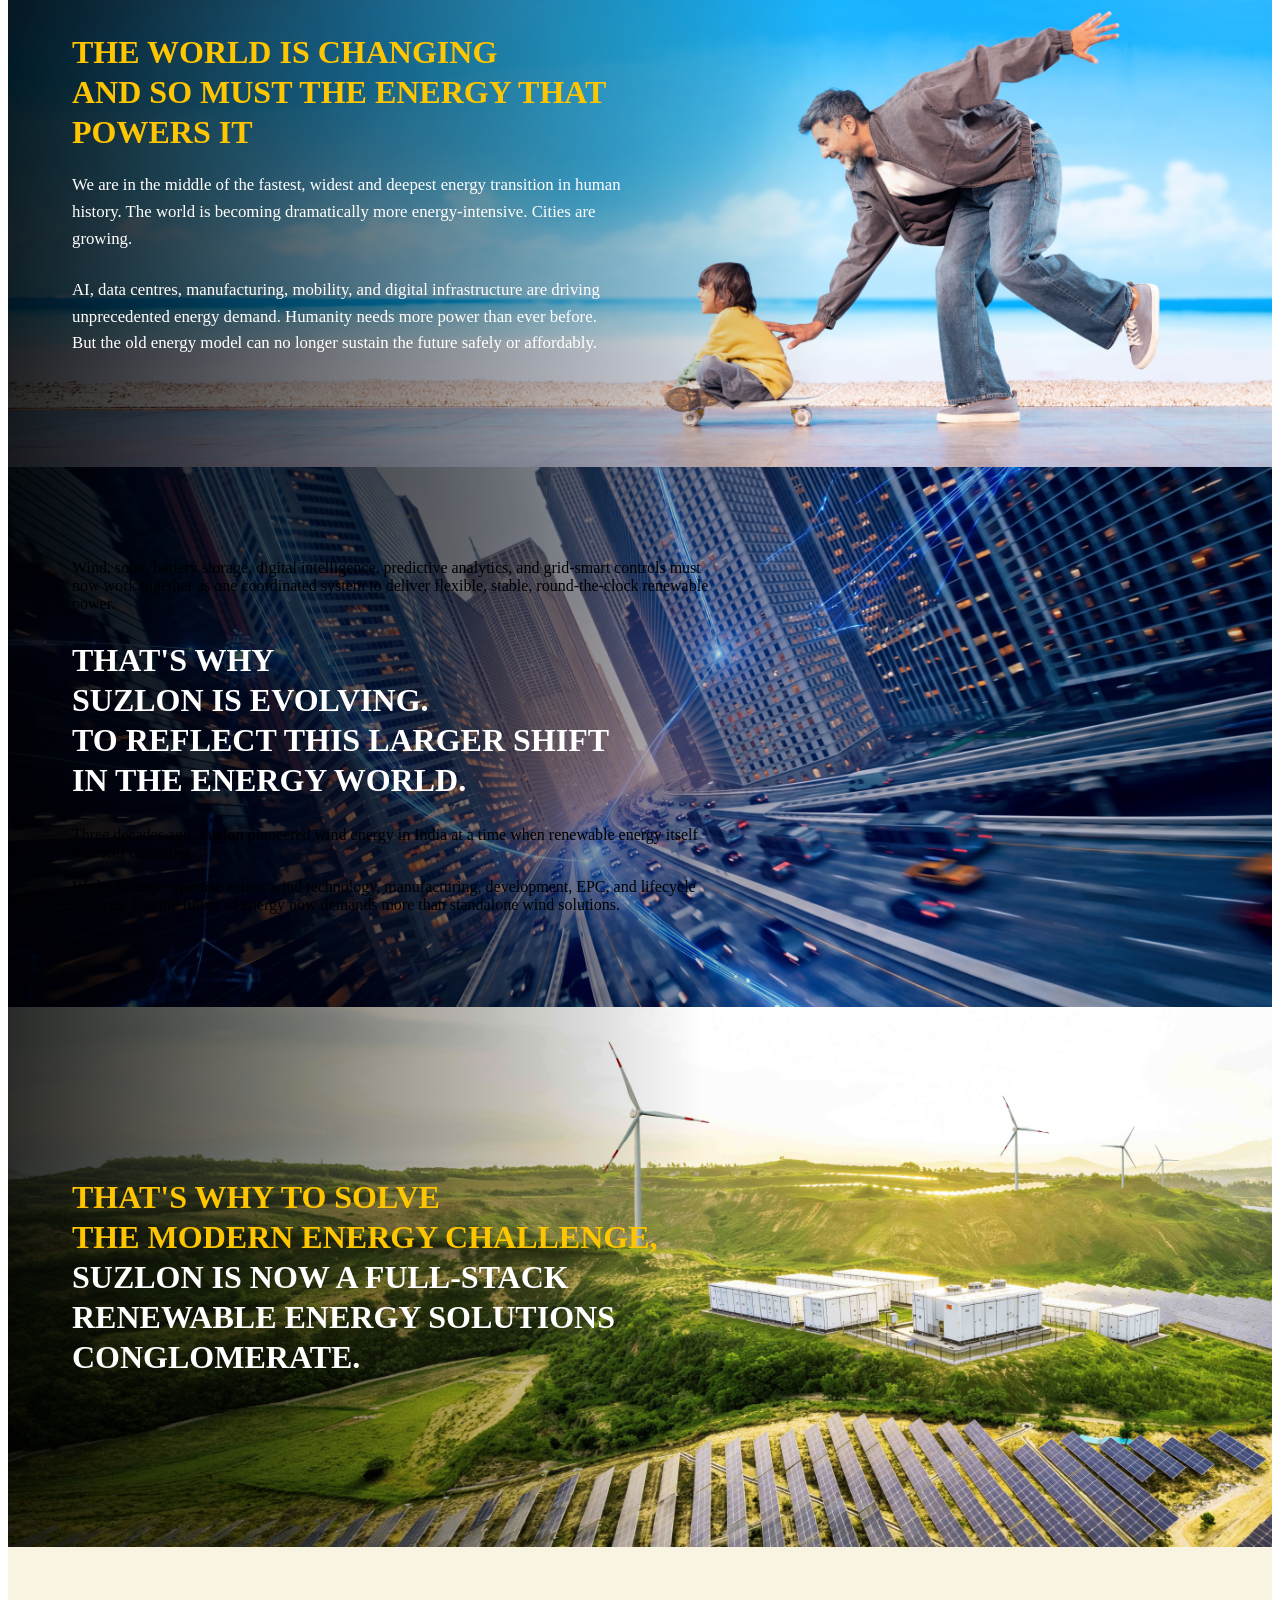
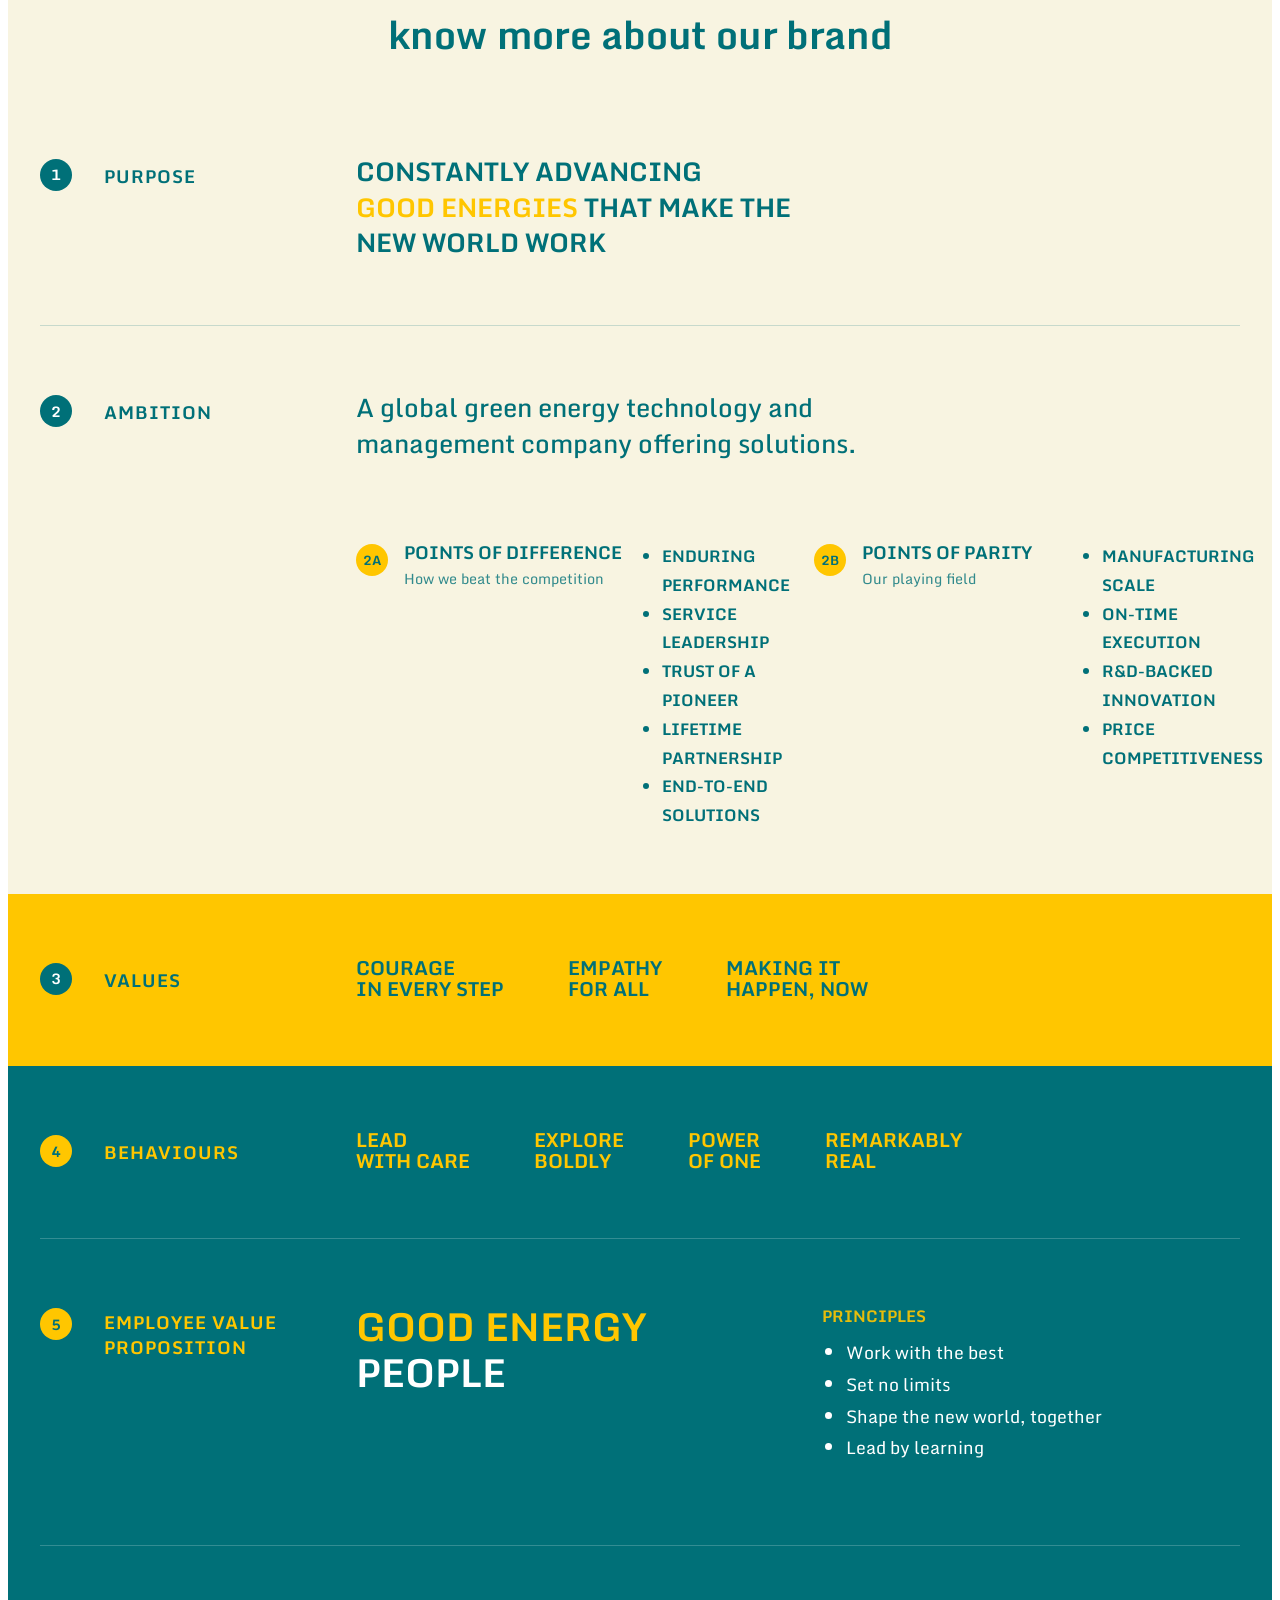
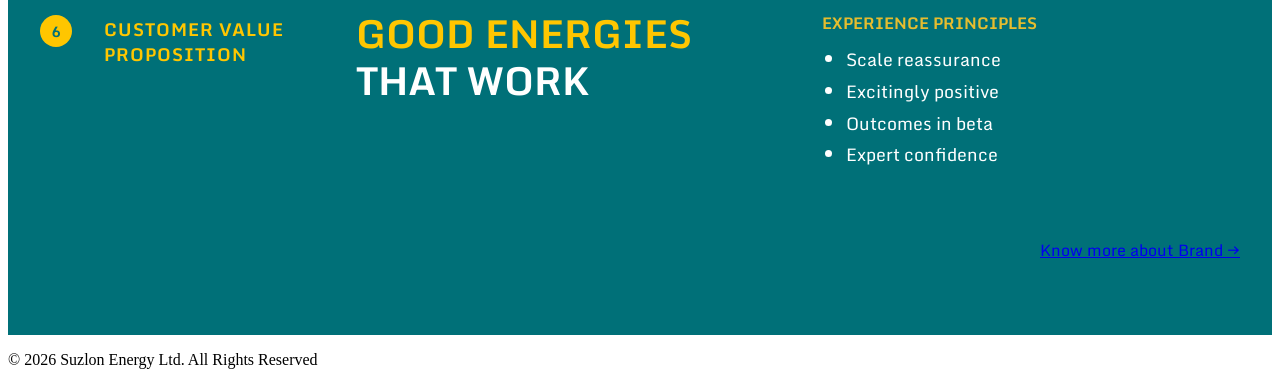
==== commit 2e688b77: "Update print statement from 'Hello' to 'Goodbye'" ====
--- a/index.html
+++ b/index.html
@@ -39,8 +39,8 @@
     <img src="Homepage Images/Main Banner.jpg" alt="Our Brand Banner" class="bg-video">
     <div class="video-overlay"></div>
     <div class="banner-content">
-        <h1>Suzlon Brand Center</h1>
-        <p>Find the right brand guidance, assets, templates and approvals — organised around the "Good" navigation system.</p>
+        <h1>Suzlon</br>Brand Center</h1>
+		   <p>Find the right brand guidance, assets,</br> templates and approvals — organised around</br> the "Good" navigation system.</p>
 <!--        <div class="brand-promise-tag">GOOD ENERGIES THAT WORK</div>-->
     </div>
 </section>
--- a/style.css
+++ b/style.css
@@ -1,2744 +1,279 @@
-.editorial-main {
-    margin-top: 0 !important;
-    padding-top: 0 !important;
-}
-html {
-    font-size: 95% !important;
-}
-/* =========================================
-           SCROLL FIX OVERRIDE (AGGRESSIVE)
-           This completely disables any scroll-snapping 
-           or locked heights from your external CSS files 
-           across the entire page and forces smooth scrolling.
-        ========================================= */
-        html, body, main, .editorial-main, .showcase-container, section {
-            scroll-snap-type: none !important;
-            scroll-behavior: smooth !important;
-            height: auto !important;
-            max-height: none !important;
-            overflow-y: visible !important; /* Forces the scrollbar back to the main browser window */
-        }
-        * {
-            scroll-snap-align: none !important;
-            scroll-snap-stop: normal !important;
-        }
-        /* ========================================= */
-/* =========================================
-
-   1. VARIABLES & GLOBAL STYLES
-
-========================================= */
-
-:root {
-
-    /* Primary Brand Colours */
-
-    --ever-teal: #007078;
-
-    --prime-yellow: #FFC600;
-
-    --humble-beige: #F8F4E1;
-
-    --white: #FFFFFF;
-
+<!DOCTYPE html>
+<html lang="en">
+<head>
+    <meta charset="UTF-8">
+    <meta name="viewport" content="width=device-width, initial-scale=1.0">
+    <title>The Good Expression | Suzlon Brand Centre</title>
     
-
-    /* Secondary Brand Colours */
-
-    --electric-cyan: #0083C1;
-
-    --sure-orange: #EE7623;
-
-    --emergent-green: #61A60E;
-
+    <!-- Mandatory Monda Font -->
+    <link rel="preconnect" href="https://fonts.googleapis.com">
+    <link rel="preconnect" href="https://fonts.gstatic.com" crossorigin>
+    <link href="https://fonts.googleapis.com/css2?family=Monda:wght@400;600;700&display=swap" rel="stylesheet">
     
-
-    /* Layout Variables */
-
-    --grid-margin: 5vw;
-
-    --card-shadow: 0 10px 30px rgba(0, 112, 120, 0.08);
-
-    --hover-shadow: 0 15px 35px rgba(0, 112, 120, 0.15);
-
-}
-
-
-
-* {
-
-    box-sizing: border-box;
-
-}
-
-
-
-body {
-
-    background-color: var(--humble-beige);
-
-    font-family: 'Monda', Tahoma, sans-serif;
-
-    font-weight: 400; /* Level 3 Body Text */
-
-    margin: 0;
-
-    padding: 0;
-
-    color: var(--ever-teal);
-
-    overflow-x: hidden; 
-
-}
-
-
-
-h1, h2, h3, h4, h5, h6 {
-
-    font-family: 'Monda', Tahoma, sans-serif;
-
-    font-weight: 700; /* Level 1 Heading */
-
-}
-
-
-
-/* =========================================
-
-   2. HEADER & NAVIGATION
-
-========================================= */
-
-.main-header {
-
-    background-color: var(--white);
-
-    display: flex;
-
-    justify-content: space-between;
-
-    align-items: center;
-
-    padding: 1.25rem var(--grid-margin);
-
-    box-shadow: 0 4px 20px rgba(0,0,0,0.04);
-
-    position: sticky;
-
-    top: 0;
-
-    z-index: 100;
-
-}
-
-
-
-.main-header .logo {
-
-    font-size: 2rem;
-
-    font-weight: 700;
-
-    letter-spacing: 2px;
-
-    text-transform: uppercase;
-
-}
-
-
-
-.nav-links {
-
-    display: flex;
-
-    gap: 2rem;
-
-    align-items: center;
-
-}
-
-
-
-.nav-links a {
-
-    text-decoration: none;
-
-    color: var(--ever-teal);
-
-    font-weight: 700;
-
-    font-size: 0.85rem;
-
-    letter-spacing: 0.5px;
-
-    position: relative;
-
-    padding-bottom: 4px;
-
-    transition: color 0.3s ease;
-
-    text-transform: uppercase;
-
-}
-
-
-
-.nav-links a::after {
-
-    content: '';
-
-    position: absolute;
-
-    bottom: 0;
-
-    left: 0;
-
-    width: 0%;
-
-    height: 2px;
-
-    background-color: var(--prime-yellow);
-
-    transition: width 0.3s ease;
-
-}
-
-
-
-.nav-links a:hover::after,
-
-.nav-links a.active-nav::after {
-
-    width: 100%;
-
-}
-
-
-
-.nav-links a.active-nav, .nav-links a:hover {
-
-    color: var(--ever-teal);
-
-}
-
-
-
-/* =========================================
-
-   3. THE SUM VISUAL DEVICE (CHAMFERS)
-
-========================================= */
-
-.cut-top-right {
-
-    clip-path: polygon(0 0, calc(100% - 30px) 0, 100% 30px, 100% 100%, 0 100%);
-
-}
-
-
-
-.cut-bottom-left {
-
-    clip-path: polygon(0 0, 100% 0, 100% 100%, 30px 100%, 0 calc(100% - 30px));
-
-}
-
-
-
-.cut-both {
-
-    clip-path: polygon(0 0, calc(100% - 30px) 0, 100% 30px, 100% 100%, 30px 100%, 0 calc(100% - 30px));
-
-}
-
-
-
-/* =========================================
-
-   4. HERO / VIDEO BANNER
-
-========================================= */
-
-.video-banner {
-
-    position: relative;
-
-    width: 100%;
-
-    height: 45vh; 
-
-    min-height: 400px;
-
-    display: flex;
-
-    align-items: center;
-
-    padding: 0 4rem; 
-
-    margin-bottom: 2rem; 
-
-    overflow: hidden;
-
-}
-
-
-
-.video-banner.cut-bottom-left {
-
-    clip-path: polygon(0 0, 100% 0, 100% 100%, 60px 100%, 0 calc(100% - 60px));
-
-}
-
-
-
-.bg-video {
-
-    position: absolute;
-
-    top: 0;
-
-    left: 0;
-
-    width: 100%;
-
-    height: 100%;
-
-    object-fit: cover; 
-
-    z-index: 1;
-
-}
-
-
-
-.video-overlay {
-
-    position: absolute;
-
-    top: 0;
-
-    left: 0;
-
-    width: 100%;
-
-    height: 100%;
-
-    background: linear-gradient(to right, rgba(0, 112, 120, 0.9), rgba(0, 112, 120, 0.6));
-
-    z-index: 2;
-
-}
-
-
-
-.banner-content {
-
-    position: relative;
-
-    z-index: 3;
-
-    color: var(--white);
-
-    max-width: 900px;
-
-    text-align: center;
-
-    margin: 0 auto;
-
-}
-
-
-
-.banner-content h1 {
-
-    font-size: clamp(2.5rem, 5vw, 4.5rem);
-
-    text-transform: uppercase;
-
-    margin: 0 0 1rem 0;
-
-    line-height: 1.1;
-
-    color: var(--prime-yellow);
-
-}
-
-
-
-.banner-content p {
-
-    font-size: clamp(1.15rem, 1.5vw, 1.5rem);
-
-    margin: 0 0 1.5rem 0;
-
-    opacity: 0.95;
-
-    letter-spacing: 0.5px;
-
-    line-height: 1.5;
-
-}
-
-
-
-.brand-promise-tag {
-
-    display: inline-block;
-
-    border: 2px solid var(--prime-yellow);
-
-    color: var(--prime-yellow);
-
-    padding: 10px 20px;
-
-    font-size: 1.2rem;
-
-    font-weight: 700;
-
-    letter-spacing: 1px;
-
-    text-transform: uppercase;
-
-    background: rgba(0, 112, 120, 0.3);
-
-}
-
-
-
-/* =========================================
-
-   5. MODERN SEARCH COMPONENT
-
-========================================= */
-
-.search-container {
-
-    max-width: 800px;
-
-    margin: -4.5rem auto 5rem auto;
-
-    position: relative;
-
-    z-index: 10;
-
-    padding: 0 2rem;
-
-}
-
-
-
-.search-box {
-
-    display: flex;
-
-    background: var(--white);
-
-    overflow: hidden;
-
-    box-shadow: 0 20px 40px rgba(0, 112, 120, 0.2);
-
-    border: 3px solid var(--white);
-
-}
-
-
-
-.search-box input {
-
-    flex: 1;
-
-    padding: 1.5rem 2rem;
-
-    border: none;
-
-    font-family: 'Monda', Tahoma, sans-serif;
-
-    font-size: 1.15rem;
-
-    color: var(--ever-teal);
-
-    outline: none;
-
-}
-
-
-
-.search-box input::placeholder {
-
-    color: #999;
-
-}
-
-
-
-.search-box button {
-
-    background-color: var(--prime-yellow);
-
-    color: var(--ever-teal);
-
-    border: none;
-
-    padding: 0 3rem;
-
-    font-weight: 700;
-
-    font-size: 1.1rem;
-
-    text-transform: uppercase;
-
-    cursor: pointer;
-
-    transition: background 0.3s ease;
-
-}
-
-
-
-.search-box button:hover {
-
-    background-color: var(--ever-teal);
-
-    color: var(--prime-yellow);
-
-}
-
-
-
-.search-hint {
-
-    text-align: center;
-
-    margin-top: 1rem;
-
-    font-size: 0.95rem;
-
-    color: #555;
-
-}
-
-
-
-.search-hint a {
-
-    color: var(--ever-teal);
-
-    text-decoration: none;
-
-    border-bottom: 1px dotted var(--ever-teal);
-
-    margin: 0 0.25rem;
-
-}
-
-
-
-.search-hint a:hover {
-
-    color: #000;
-
-}
-
-
-
-/* =========================================
-
-   6. PRIORITY USER JOURNEYS
-
-========================================= */
-
-.journeys-section {
-
-    max-width: 1400px;
-
-    margin: 0 auto 5rem auto;
-
-    padding: 0 2rem;
-
-}
-
-
-
-.section-header {
-
-    text-align: center;
-
-    margin-bottom: 3rem;
-
-    display: flex;
-
-    flex-direction: column;
-
-    align-items: center;
-
-}
-
-
-
-.section-header h2 {
-
-    color: var(--ever-teal);
-
-    text-transform: uppercase;
-
-    font-size: 1.5rem;
-
-    margin: 0 0 0.5rem 0;
-
-}
-
-
-
-.accent-line {
-
-    width: 60px;
-
-    height: 3px;
-
-    background-color: var(--prime-yellow);
-
-}
-
-
-
-.journeys-grid {
-
-    display: grid;
-
-    grid-template-columns: repeat(auto-fit, minmax(240px, 1fr));
-
-    gap: 1.5rem;
-
-}
-
-
-
-.journey-card {
-
-    background-color: var(--white);
-
-    color: var(--ever-teal);
-
-    padding: 2rem;
-
-    text-decoration: none;
-
-    display: flex;
-
-    flex-direction: column;
-
-    justify-content: space-between;
-
-    min-height: 140px;
-
-    box-shadow: var(--card-shadow);
-
-    transition: transform 0.3s ease, box-shadow 0.3s ease, background-color 0.3s ease;
-
-    border: 1px solid rgba(0, 112, 120, 0.05);
-
-}
-
-
-
-.journey-card:hover {
-
-    transform: translateY(-5px);
-
-    box-shadow: var(--hover-shadow);
-
-    background-color: var(--ever-teal);
-
-    color: var(--white);
-
-}
-
-
-
-.journey-card .need {
-
-    font-size: 0.95rem;
-
-    opacity: 0.8;
-
-    margin-bottom: 1rem;
-
-}
-
-
-
-.action-row {
-
-    display: flex;
-
-    justify-content: space-between;
-
-    align-items: center;
-
-}
-
-
-
-.journey-card .action {
-
-    font-size: 1.15rem;
-
-    font-weight: 700;
-
-    text-transform: uppercase;
-
-    line-height: 1.3;
-
-}
-
-
-
-.journey-card .arrow {
-
-    font-size: 1.5rem;
-
-    color: var(--prime-yellow);
-
-    transition: transform 0.3s ease;
-
-}
-
-
-
-.journey-card:hover .arrow {
-
-    transform: translateX(5px);
-
-}
-
-
-
-/* =========================================
-
-   SECTION 6: Suzlon is Evolving (Screenshot Redesign)
-
-========================================= */
-
-.suzlon-evolving-modern {
-
-    position: relative;
-
-    background: url('Homepage Images/Evolving.jpg') no-repeat center center/cover;
-
-/*background-attachment: fixed;  Creates the smooth parallax scrolling effect */
-
-    color: var(--white);
-
-    padding: 120px 8%;
-
-    overflow: hidden;
-
-    border-top: 1px solid rgba(255, 255, 255, 0.1);
-
-}
-
-
-
-.evolving-content-wrapper {
-
-    max-width: 800px;
-
-    position: relative;
-	margin: 0 auto
-
-    z-index: 2;
-
-}
-
-
-
-.evolving-text-group .intro-sub {
-
-    font-size: 1.05rem;
-
-    line-height: 1.6;
-
-    color: #D0DCD0;
-
-    margin-bottom: 1.5rem;
-
-    max-width: 550px;
-	
-	;
-
-}
-
-
-
-.yellow-bar {
-
-    width: 40px;
-
-    height: 4px;
-
-    background-color: var(--prime-yellow);
-
-    margin-bottom: 2.5rem;
-
-}
-
-
-
-.evolving-text-group .body-desc {
-
-    font-size: 1rem;
-
-    line-height: 1.7;
-
-    color: #FFFFFF;
-
-    margin-bottom: 3rem;
-
-    max-width: 650px;
-
-}
-
-
-
-.suzlon-evolving-modern h2 {
-
-    font-size: clamp(2rem, 3.2vw, 3rem);
-
-    line-height: 1.2;
-
-    text-transform: uppercase;
-
-    margin-bottom: 3rem;
-
-    color: var(--white);
-
-    letter-spacing: 0.5px;
-
-}
-
-
-
-.highlight-yellow {
-
-    color: var(--prime-yellow);
-
-}
-
-
-
-.evolving-text-group .history-desc {
-
-    font-size: 1rem;
-
-    line-height: 1.7;
-
-    color: #ffffff;
-
-    margin-bottom: 1.25rem;
-
-    max-width: 600px;
-
-}
-
-
-
-/* Brand Crosshair graphic element matching the layout */
-
-.brand-crosshair {
-
-    position: absolute;
-
-    bottom: 40px;
-
-    right: 60px;
-
-    width: 60px;
-
-    height: 60px;
-
-    background-image: 
-
-        linear-gradient(to right, rgba(255, 255, 255, 0.4) 1px, transparent 1px),
-
-        linear-gradient(to bottom, rgba(255, 198, 0, 0.9) 1px, transparent 1px);
-
-    background-size: 100% 100%;
-
-    z-index: 3;
-
-}
-
-
-
-.brand-crosshair::after {
-
-    content: '';
-
-    position: absolute;
-
-    top: 50%;
-
-    left: 50%;
-
-    transform: translate(-50%, -50%);
-
-    width: 10px;
-
-    height: 10px;
-
-    border: 1px solid var(--prime-yellow);
-
-    border-radius: 50%;
-
-}
-
-
-
-/* Responsive adjustments */
-
-@media (max-width: 768px) {
-
-    .suzlon-evolving-modern {
-
-        padding: 80px 5%;
-
-    }
-
-    .brand-crosshair {
-
-        display: none;
-
-    }
-
-}
-
-
-
-/* =========================================
-   SECTION 7: Full-Stack Solutions (Matched to Section 3 Design)
-========================================= */
-.full-stack-modern-grid {
-    background-color: var(--humble-beige);
-}
-
-.full-stack-modern-grid .content-wrapper {
-    display: grid;
-    grid-template-columns: 1fr 1fr;
-    gap: 5rem;
-    align-items: center;
-    max-width: 1400px;
+    <!-- Core Brand Stylesheet -->
+    <link rel="stylesheet" href="style.css">
+
+    <!-- Sharing the exact same CSS file to keep the layout consistent -->
+    <link rel="stylesheet" href="Navpagescss.css">
+</head>
+<body>
+
+    <!-- Global Navigation -->
+    <header class="main-header">
+        <div class="logo">
+            <!-- Logo links back to the main homepage -->
+            <a href="index.html">
+                <img src="Homepage Images/Asset 1@2x-8.png" alt="Suzlon Logo" style="height: 45px; border: none;">
+            </a>
+        </div>
+        <nav class="nav-links">
+        
+        <a href="visualidentity.html" >The Good Identity</a>
+            <a href="TheGoodExpression.html"  class="active-nav">The Good Expression</a>
+            <a href="touchpoints.html" >Good at Every Touchpoint</a>
+			<a href="thegoodvoice.html" >Speak with Goodness</a>
+			<a href="good-energy-people.html">The Good Energy People</a>
+    </nav>
+		
+    </header>
+
+    <main class="editorial-main">
+        
+        <!-- Full-Width Page Hero (Parallax & Centered) -->
+        <section class="page-hero">
+            <div class="page-hero-content">
+                <h1>The Good Expression</h1>
+                <p>Defining our look and feel: iconography, photography, motion, and layouts that flow.</p>
+            </div>
+        </section>
+
+        <!-- Full-Width Hubs Container -->
+        <div class="hubs-container">
+
+            <!-- HUB 1: Icons with Meaning -->
+            <article class="modern-hub">
+                <div class="hub-visual cut-top-right">
+                    <div class="visual-bg" style="background-image: url('Homepage Images/System Overview.png');"></div>
+                </div>
+                
+                <div class="hub-content-grid">
+                    <div class="hub-text">
+                        <h2>Icons with Meaning</h2>
+                        <p>Our iconography system is designed to be functional, clear, and distinct, helping users navigate information effortlessly while reflecting our new-age identity.</p>
+                        
+                        <ul class="interactive-links">
+                            <li><a href="#" class="active-link" data-image="Homepage Images/Icons/Icon System Overview.jpg">System Overview</a></li>
+                            <li><a href="#" data-image="Homepage Images/Icons/Single tone line icons.jpg">Single tone line icons</a></li>
+                            <li><a href="#" data-image="Homepage Images/Icons/Icon System Overview.jpg">Dual tone line icons</a></li>
+                            <li><a href="#" data-image="Homepage Images/Icons/Solid icons.jpg">Solid icons</a></li>
+                            <li><a href="#" data-image="Homepage Images/Icons/Sizing & Placement.jpg">Sizing</a></li>
+<!--                            <li><a href="#" data-image="Homepage Images/Icon Donts.png">Icon Don'ts</a></li>-->
+                        </ul>
+                    </div>
+                    <div class="hub-actions">
+                        <a href="https://drive.google.com/drive/folders/1MCd53nJ3AEqaToDv5ETVFpXxWbxaLrL5?usp=sharing" class="contact-btn">
+                            Download Icons <span class="arrow">&rarr;</span>
+                        </a>
+                    </div>
+                </div>
+            </article>
+
+           <!-- HUB 2: Images with Warmth -->
+            <article class="modern-hub">
+                <div class="hub-visual cut-bottom-left">
+                    <div class="visual-bg" style="background-image: url('Homepage Images/Photography Style.png');"></div>
+                    
+                    <!-- NEW: Slider Controls (Hidden by default until a slider link is clicked) -->
+                    <div class="slider-controls" style="display: none;">
+                        <button class="slider-btn prev-btn">&#10094;</button>
+                        <button class="slider-btn next-btn">&#10095;</button>
+                        <div class="slider-dots"></div>
+                    </div>
+                </div>
+                
+                <div class="hub-content-grid">
+                    <div class="hub-text">
+                        <h2>Images with Warmth</h2>
+                        <p>Our photography style captures the human element and the scale of our impact, focusing on authenticity, natural energy, and the communities we empower.</p>
+                        
+                        <ul class="interactive-links">
+                            <li><a href="#" class="active-link" data-image="Homepage Images/Binder1.pdf_Page_01.jpg">Photography Style</a></li>
+                            <li><a href="#" data-image="Homepage Images/Binder1.pdf_Page_02.jpg">Composition Principles</a></li>
+                            
+                            <!-- NEW: Uses data-slider with 5 comma-separated images instead of data-image -->
+                            <li><a href="#" data-slider="Homepage Images/Binder1.pdf_Page_10.jpg,Homepage Images/Binder1.pdf_Page_09.jpg,Homepage Images/Binder1.pdf_Page_08.jpg,Homepage Images/Binder1.pdf_Page_07.jpg,Homepage Images/Binder1.pdf_Page_06.jpg">Selection & Editing Guidance</a></li>
+                            
+                            <li><a href="#" data-image="Homepage Images/Binder1.pdf_Page_12.jpg">Image Don'ts</a></li>
+                        </ul>
+                    </div>
+                    <div class="hub-actions">
+                        <a href="#" class="contact-btn">
+                            Explore Hub <span class="arrow">&rarr;</span>
+                        </a>
+                    </div>
+                </div>
+            </article>
+
+            <!-- HUB 3: Motion with Purpose -->
+            <article class="modern-hub">
+                <div class="hub-visual cut-top-right">
+                    <div class="visual-bg" style="background-image: url('Homepage Images/Motion Principles.png');"></div>
+                </div>
+                
+                <div class="hub-content-grid">
+                    <div class="hub-text">
+                        <h2>Motion with Purpose</h2>
+                        <p>Bringing our brand to life across digital touchpoints with motion that feels natural, energetic, and purposefully paced.</p>
+                        
+                        <ul class="interactive-links">
+                            <li><a href="#" class="active-link" data-image="Homepage Images/Motion/Motion Principles.jpg">Motion Principles</a></li>
+							<li><a href="#" data-slider="Homepage Images/Motion/Pace & Behavior.jpg,Homepage Images/Motion/Pace & Behavior 2.jpg">Pace & Behavior</a></li>
+                            <li><a href="#" data-image="Homepage Images/Motion/Transitions.jpg">Transitions</a></li>
+                            <li><a href="#" data-image="Homepage Images/Motion/Donts.jpg">Don'ts</a></li>
+<!--                            <li><a href="#" data-image="Homepage Images/Presentation Formats.png">Presentation Formats</a></li>-->
+                        </ul>
+                    </div>
+                    <div class="hub-actions">
+                        <a href="#" class="contact-btn">
+                            Explore Hub <span class="arrow">&rarr;</span>
+                        </a>
+                    </div>
+                </div>
+            </article>
+
+            <!-- HUB 4: Layouts that Flow -->
+            <article class="modern-hub">
+                <div class="hub-visual cut-both">
+                    <div class="visual-bg" style="background-image: url('Homepage Images/Layout Principles.png');"></div>
+                </div>
+                
+                <div class="hub-content-grid">
+                    <div class="hub-text">
+                        <h2>Layouts that Flow</h2>
+                        <p>A structural grid system that ensures balance, guides the eye, and creates a consistent rhythm across all printed and digital brand communications.</p>
+                        
+                        <ul class="interactive-links">
+                            <li><a href="#" class="active-link" data-image="Homepage Images/Layout/Layout.jpg">Layout</a></li>
+                            <li><a href="#" data-image="Homepage Images/Layout/Grids.jpg">Grids</a></li>
+                            <li><a href="#" data-image="Homepage Images/Layout/Logo Placement.jpg">Logo Placement</a></li>
+<!--                            <li><a href="#" data-image="Homepage Images/Energy Lines.png">Energy Lines</a></li>-->
+                            <li><a href="#" data-image="Homepage Images/Layout/Donts.jpg">Don'ts</a></li>
+                        </ul>
+                    </div>
+                    <div class="hub-actions">
+                        <a href="#" class="contact-btn">
+                            Explore Hub <span class="arrow">&rarr;</span>
+                        </a>
+                    </div>
+                </div>
+            </article>
+
+        </div>
+    </main>
     
-    /* Changing this to 'auto' pushes the entire grid into the dead center of the screen */
-    margin: 0 auto; 
-}
-.full-stack-modern-grid h2 {
-    font-size: clamp(2rem, 3vw, 3.2rem); 
-    line-height: 1.15;
-    margin-bottom: 2rem;
-    text-transform: uppercase;
-    display: flex;
-    flex-direction: column;
-    gap: 0.5rem;
-    letter-spacing: 0.5px;
-}
-
-.heading-teal {
-    color: var(--ever-teal); 
-    display: inline-block;
-    width: fit-content;
-}
-
-/* Inherits the .heading-yellow block styling created in Section 3 */
-
-.full-stack-modern-grid .image-content {
-    width: 100%;
-    height: 100%;
-    min-height: 500px;
-    position: relative;
-    box-shadow: 0 25px 50px rgba(0, 112, 120, 0.1); 
-}
-
-.full-stack-modern-grid .image-content img {
-    width: 100%;
-    height: 100%;
-    object-fit: cover;
-    position: absolute;
-    top: 0;
-    left: 0;
-}
-
-/* =========================================
-   Responsive Overrides for Section 7 Grid
-========================================= */
-@media (max-width: 992px) {
-    .full-stack-modern-grid .content-wrapper {
-        grid-template-columns: 1fr;
-        gap: 3rem;
-    }
-    
-    .full-stack-modern-grid .image-content {
-        min-height: 400px;
-    }
-}
-
-
-/* =========================================
-
-   8. BRAND BOOK STYLES (NEW SECTIONS)
-
-========================================= */
-
-.brand-book-section {
-
-    padding: 30px 8%;
-
-    overflow: hidden;
-
-}
-
-
-
-.brand-book-section h2 {
-
-    text-transform: uppercase;
-
-    letter-spacing: 1px;
-
-}
-
-
-
-/* =========================================
-   FULL-WIDTH BANNER SECTION (SECTION 3)
-========================================= */
-.world-changing-fullwidth {
-    position: relative;
-    width: 100%;
-    min-height: 60vh; /* Takes up 60% of the screen height */
-    background-size: cover;
-    background-position: center;
-/*    background-attachment: fixed;  Creates a premium parallax scrolling effect */
-    display: flex;
-    align-items: center;
-    justify-content: center;
-    padding: 6rem 2rem;
-    margin: 4rem 0;
-}
-
-.banner-overlay {
-    position: absolute;
-    top: 0;
-    left: 0;
-    right: 0;
-    bottom: 0;
-    background: rgba(0, 80, 85, 0.75); /* Dark Suzlon teal overlay */
-    z-index: 1;
-}
-
-.fullwidth-text-content {
-    position: relative;
-    z-index: 2;
-    max-width: 900px;
-    text-align: center;
-    color: #ffffff;
-}
-
-.fullwidth-text-content h2 {
-    font-size: clamp(2rem, 4vw, 3.2rem);
-    line-height: 1.2;
-    margin-bottom: 2rem;
-    font-weight: 700;
-}
-
-.fullwidth-text-content .heading-light {
-    color: #ffffff;
-}
-
-.fullwidth-text-content .heading-yellow {
-    color: #FFC627; /* Prime Yellow */
-}
-
-.fullwidth-text-content p {
-    font-size: 1.15rem;
-    line-height: 1.6;
-    margin-bottom: 1.5rem;
-    color: #f4f7f6;
-    font-weight: 400;
-}
-
-
-
-/* SECTION 6: Suzlon is Evolving */
-
-.suzlon-evolving {
-
-    background-color: var(--ever-teal);
-
-    color: var(--white);
-
-    text-align: center;
-
-    position: relative;
-
-    border-top: 1px solid rgba(255,255,255,0.1);
-
-}
-
-
-
-.suzlon-evolving h2 {
-
-    color: var(--prime-yellow);
-
-    font-size: 2.8rem;
-
-    margin-bottom: 25px;
-
-}
-
-
-
-.suzlon-evolving h3 {
-
-    font-size: 1.6rem;
-
-    margin-bottom: 30px;
-
-    line-height: 1.5;
-
-    color: var(--white);
-
-}
-
-
-
-.suzlon-evolving p {
-
-    font-size: 1.15rem;
-
-    line-height: 1.7;
-
-    max-width: 800px;
-
-    margin: 0 auto 30px auto;
-
-    color: var(--humble-beige);
-
-}
-
-
-
-.upscale-text {
-
-    font-weight: 700; 
-
-    color: var(--prime-yellow) !important; 
-
-    margin-bottom: 25px !important; 
-
-    letter-spacing: 1px;
-
-    font-size: 1.25rem !important;
-
-}
-
-
-
-.tech-stack {
-
-    display: inline-block;
-
-    background: rgba(255, 255, 255, 0.05);
-
-    padding: 30px 50px;
-
-    border-left: 6px solid var(--prime-yellow);
-
-    font-size: 1.25rem;
-
-    font-weight: 600; /* Level 2 Sub-Heading equivalent */
-
-    letter-spacing: 1.5px;
-
-}
-
-
-
-.highlight-text {
-
-    color: var(--prime-yellow);
-
-}
-
-
-
-.tech-sub-text {
-
-    font-size: 0.95rem;
-
-    font-weight: 400;
-
-    margin-top: 15px;
-
-    display: inline-block;
-
-    color: #A0BBD0;
-
-}
-
-
-
-/* SECTION 7: Our Logo */
-
-.our-logo {
-
-    background-color: var(--white);
-
-}
-
-
-
-.our-logo h2 {
-
-    color: var(--ever-teal);
-
-    font-size: 3rem;
-
-    text-align: center;
-
-    margin-bottom: 60px;
-
-}
-
-
-
-.logo-grid {
-
-    display: grid;
-
-    grid-template-columns: repeat(auto-fit, minmax(320px, 1fr));
-
-    gap: 40px;
-
-    max-width: full;
-
-    margin: 0 auto;
-
-}
-
-
-
-.logo-card {
-
-/*    background: var(--humble-beige);*/
-
-    padding: 50px 40px;
-	max-width: 900px;
-
-/*    border-radius: 0 50px 0 50px; */
-
-/*    transition: all 0.4s ease;*/
-
-/*    border: 1px solid rgba(0,0,0,0.03);*/
-
-}
-
-
-
-.logo-card:hover {
-
-    transform: translateY(-10px);
-
-    box-shadow: 0 15px 50px rgba(0, 112, 120, 0.15);
-
-    border-color: var(--ever-teal);
-
-}
-
-
-
-.logo-card span {
-
-    display: flex;
-
-    align-items: center;
-
-    justify-content: center;
-
-    width: 50px;
-
-    height: 50px;
-
-    background: var(--ever-teal);
-
-    color: var(--prime-yellow);
-
-    border-radius: 50%;
-
-    font-size: 1.5rem;
-
-    font-weight: 700;
-
-    margin-bottom: 25px;
-
-}
-
-
-
-.logo-card p {
-
-    color: #4A4A4A;
-
-    line-height: 1.7;
-
-    font-size: 1.05rem;
-
-}
-
-/* =========================================
-   SECTION 8: Solar & Storage Visual Banner (Parallax & Restored Text)
-========================================= */
-.solar-storage-banner {
-    width: 100%;
-    background-color: var(--humble-beige);
-/*    padding-bottom: 2rem; */
-}
-
-.banner-image-container.parallax-bg {
-    width: 100%;
-    height: 65vh; 
-    min-height: 550px;
-    position: relative;
-    overflow: hidden;
-    
-    /* Parallax Background Implementation */
-    background-image: url('Homepage Images/WindSolarStorage.jpg');
-/*    background-attachment: fixed;*/
-    background-position: center;
-    background-repeat: no-repeat;
-    background-size: cover;
-}
-
-/* Gradient to ensure the off-white text pops against lighter sky backgrounds */
-.teal-tint-overlay {
-    position: absolute;
-    top: 0;
-    left: 0;
-    width: 100%;
-    height: 100%;
-    background: linear-gradient(to right, rgba(0, 112, 120, 0.5) 0%, rgba(0, 112, 120, 0) 65%);
-    pointer-events: none;
-    z-index: 1;
-}
-
-/* Restored Typographic Overlay Positioning & Styling */
-.banner-text-overlay {
-    position: absolute;
-    top: 50%;
-    left: 8%; /* Matches the padding of your other sections */
-    transform: translateY(-50%);
-    z-index: 5;
-    display: flex;
-    flex-direction: column;
-    align-items: flex-start;
-    font-family: 'Monda', Tahoma, sans-serif;
-}
-
-.banner-text-overlay .text-line-1 {
-    font-size: clamp(0.6rem, 1vw, 0.9rem);
-    color: var(--humble-beige);
-    text-transform: uppercase;
-    letter-spacing: 1.5px;
-    margin-bottom: -2px; 
-}
-
-.banner-text-overlay .text-line-2 {
-    font-size: clamp(3rem, 7vw, 6rem);
-    color: var(--humble-beige);
-    font-weight: 700;
-    text-transform: uppercase;
-    line-height: 0.9;
-}
-
-.banner-text-overlay .text-line-3 {
-    display: flex;
-    align-items: center;
-    gap: 8px; 
-    margin-top: -2px;
-}
-
-.banner-text-overlay .yellow-highlight {
-    font-size: clamp(3rem, 7vw, 6rem);
-    color: var(--prime-yellow);
-    font-weight: 700;
-    line-height: 0.9;
-}
-
-.banner-text-overlay .stacked-text {
-    font-size: clamp(0.6rem, 1vw, 0.9rem);
-    color: var(--humble-beige);
-    text-transform: uppercase;
-    line-height: 1.2;
-    letter-spacing: 1.5px;
-    display: flex;
-    flex-direction: column;
-    justify-content: center;
-}
-
-/* Responsive adjustments for mobile and tablets */
-@media (max-width: 992px) {
-    .banner-text-overlay {
-        left: 5%;
-    }
-    
-    .banner-text-overlay .text-line-3 {
-        gap: 5px; 
-    }
-}
-
-@media (max-width: 768px) {
-    .banner-image-container.parallax-bg {
-        background-attachment: scroll; /* Disables parallax on mobile for performance */
-        height: 50vh;
-        min-height: 400px;
-    }
-    
-    /* Ensure the text breaks nicely if the screen is very narrow */
-    .banner-text-overlay .text-line-2,
-    .banner-text-overlay .yellow-highlight {
-        font-size: clamp(2rem, 9vw, 3rem);
-    }
-}
-
-/* =========================================
-
-   9. SUPPORT & BUTTONS
-
-========================================= */
-
-.support-section {
-
-    width: 100%;
-
-    background-color: var(--ever-teal);
-
-    color: var(--white);
-
-    padding: 1rem var(--grid-margin); 
-
-    text-align: center;
-
-    margin-top: 0; 
-
-}
-
-
-
-.support-content {
-
-    max-width: 800px;
-
-    margin: 0 auto;
-
-}
-
-
-
-.support-content h2 {
-
-    font-size: 2.5rem;
-
-    color: var(--prime-yellow);
-
-    margin: 0 0 1rem 0;
-
-    text-transform: uppercase;
-
-}
-
-
-
-.support-content p {
-
-    font-size: 1.2rem;
-
-    line-height: 1.6;
-
-    margin: 0 0 2.5rem 0;
-
-    opacity: 0.9;
-
-}
-
-
-
-.contact-btn {
-
-    display: inline-flex;
-
-    align-items: center;
-
-    padding: 1rem 2.5rem;
-
-    font-size: 1.1rem;
-
-    font-weight: 700;
-
-    text-transform: uppercase;
-
-    text-decoration: none;
-
-    transition: all 0.3s ease;
-
-    background-color: var(--prime-yellow);
-
-    color: var(--ever-teal);
-
-    clip-path: polygon(0 0, calc(100% - 15px) 0, 100% 15px, 100% 100%, 0 100%);
-
-}
-
-
-
-.contact-btn:hover {
-
-    background-color: var(--white);
-
-    transform: translateY(-4px);
-
-    box-shadow: 0 10px 20px rgba(0, 0, 0, 0.2);
-
-}
-
-
-
-.contact-btn span {
-
-    margin-left: 12px;
-
-    font-size: 1.5rem;
-
-    transition: transform 0.3s ease;
-
-}
-
-
-
-.contact-btn:hover span {
-
-    transform: translateX(5px);
-
-}
-
-
-
-/* =========================================
-
-   9. RESPONSIVE BREAKPOINTS
-
-========================================= */
-
-@media (max-width: 992px) {
-
-    .world-changing-modern .content-wrapper {
-
-        grid-template-columns: 1fr;
-
-        gap: 3rem;
-
-    }
-
-    
-
-    .world-changing-modern .image-content {
-
-        min-height: 350px;
-
-    }
-
-    
-
-    .world-changing-modern h2 {
-
-        font-size: clamp(2rem, 5vw, 2.8rem);
-
-    }
-
-    
-
-    .suzlon-evolving h2, .our-logo h2, .behaviours-header h2 { 
-
-        font-size: 2.2rem; 
-
-    }
-
-    
-
-    .suzlon-evolving h3 { 
-
-        font-size: 1.3rem; 
-
-    }
-
-}
-
-
-
-@media (max-width: 768px) {
-
-    .nav-links { display: none; }
-
-    
-
-    .video-banner {
-
-        padding: 0 2rem;
-
-        height: 50vh;
-
-    }
-
-    
-
-    .search-container { margin-top: -2.5rem; }
-
-    .search-box input { padding: 1rem; }
-
-    .search-box button { padding: 0 1.5rem; }
-
-    
-
-    .brand-book-section { padding: 60px 5%; }
-
-    .logo-card { border-radius: 0 30px 0 30px; }
-
-    .tech-stack { padding: 20px; font-size: 1rem; }
-
-}
-/* =========================================
-   SECTION 10: Good Energies Manifesto
-========================================= */
-.manifesto-section {
-    position: relative;
-    width: 100%;
-    min-height: 100vh;
-    padding: 100px 8%; /* Maintains global 8% left margin */
-    overflow: hidden;
-    background-color: #79BCE5; /* Fallback sky blue */
-}
-
-.manifesto-bg {
-    position: absolute;
-    top: 0;
-    left: 0;
-    width: 100%;
-    height: 100%;
-    background-size: cover;
-    background-position: center bottom; /* Keeps focus on the figures at the bottom */
-    background-repeat: no-repeat;
-    z-index: 1;
-}
-
-/* Crosshair Visual Devices */
-.crosshair-vertical {
-    position: absolute;
-    top: 0;
-    left: calc(8% - 30px); /* Positioned just to the left of the text margin */
-    width: 2px;
-    height: 100%;
-    background-color: var(--ever-teal);
-    z-index: 2;
-    opacity: 0.6;
-}
-
-.crosshair-horizontal {
-    position: absolute;
-    top: 300px; /* Adjusts where the horizontal line crosses */
-    left: calc(8% - 40px);
-    width: 100vw;
-    height: 2px;
-    background-color: var(--prime-yellow);
-    z-index: 2;
-    opacity: 0.8;
-}
-
-.manifesto-content {
-    position: relative;
-    z-index: 3;
-    max-width: 650px;
-    display: flex;
-    flex-direction: column;
-}
-
-.manifesto-heading {
-    font-size: clamp(2rem, 3.5vw, 3.5rem);
-    line-height: 1.1;
-    color: var(--white);
-    text-transform: uppercase;
-    letter-spacing: 1px;
-    margin-bottom: 50px; /* Pushes content below the horizontal line */
-}
-
-.manifesto-heading .yellow-text {
-    color: var(--prime-yellow);
-}
-
-.manifesto-subheading {
-    color: var(--prime-yellow);
-    font-size: clamp(1.4rem, 2vw, 1.8rem);
-    margin-bottom: 1.5rem;
-    font-weight: 700;
-}
-
-.manifesto-body p {
-    color: var(--white);
-    font-size: clamp(0.95rem, 1.1vw, 1.1rem);
-    line-height: 1.8;
-    margin-bottom: 4rem;
-    font-weight: 500;
-    text-shadow: 0 1px 3px rgba(0,0,0,0.2); /* Helps text readability against clouds */
-}
-
-.manifesto-branding {
-    display: flex;
-    flex-direction: column;
-    align-items: flex-start;
-    gap: 1.5rem;
-}
-
-.manifesto-branding .teal-text {
-    color: var(--ever-teal);
-    font-size: clamp(1.5rem, 2.5vw, 2.2rem);
-    line-height: 1.2;
-    font-weight: 700;
-}
-
-.manifesto-logo {
-    height: 40px;
-}
-
-.manifesto-url {
-    position: absolute;
-    bottom: 30px;
-    right: 5%;
-    z-index: 3;
-    font-family: 'Monda', Tahoma, sans-serif;
-    font-weight: 700;
-    color: #333;
-    font-size: 1.1rem;
-    letter-spacing: 1px;
-}
-
-/* Responsive adjustments */
-@media (max-width: 992px) {
-    .manifesto-section {
-        padding: 80px 8%;
-    }
-    
-    .crosshair-vertical, .crosshair-horizontal {
-        display: none; /* Hide on mobile to keep layout clean */
-    }
-    
-    .manifesto-heading {
-        margin-bottom: 2rem;
-    }
-    
-    .manifesto-url {
-        right: auto;
-        left: 8%;
-        bottom: 20px;
-    }
-}
-
-/* =========================================
-   SECTION 8.5: Architecture Bar 
-========================================= */
-.architecture-bar {
-    width: 100%;
-    background-color: var(--humble-beige);
-    padding: 3.5rem 8%; /* Matches the 8% left-align system */
-    color: var(--ever-teal);
-    border-bottom: 1px solid rgba(0, 112, 120, 0.15); /* Subtle separation line */
-}
-
-.architecture-content {
-    display: flex;
-    flex-direction: column;
-    gap: 1.5rem;
-    max-width: 1500px;
-}
-
-.arch-subtitle {
-    font-size: 1.15rem;
-    font-weight: 600;
-    margin: 0;
-    letter-spacing: 0.5px;
-}
-
-.arch-row {
-    display: flex;
-    justify-content: space-between;
-    align-items: center;
-    flex-wrap: wrap;
-    gap: 1rem;
-    width: 100%;
-}
-
-.arch-items {
-    display: flex;
-    gap: 3.5rem;
-    align-items: center;
-    flex-wrap: wrap;
-}
-
-.arch-item {
-    display: flex;
-    align-items: center;
-/*    gap: 0.1rem;*/
-    font-size: 1.1rem;
-    font-weight: 700;
-    text-transform: uppercase;
-    letter-spacing: 0.5px;
-}
-
-
-/* Specific styling for the uploaded spark/crosshair icon */
-.spark-icon {
-    width: 16px;
-    height: 16px;
-    margin-bottom: 25px; /* Visual optical alignment with the text baseline */
-    display: block;
-    object-fit: contain;
-}
-
-.arch-url {
-    font-size: 1.5rem;
-    font-weight: 700;
-    letter-spacing: 1px;
-}
-
-/* Responsive adjustments */
-@media (max-width: 1200px) {
-    .arch-items {
-        gap: 2rem;
-    }
-}
-
-@media (max-width: 992px) {
-    .arch-row {
-        flex-direction: column;
-        align-items: flex-start;
-        gap: 2.5rem;
-    }
-    
-    .arch-items {
-        flex-direction: column;
-        align-items: flex-start;
-        gap: 1.5rem;
-    }
-}
-
-/* =========================================
-   SECTION 10: Brand on a Page
-========================================= */
-.boap-section {
-    background-color: var(--white);
-    padding: 100px 8%;
-    overflow: hidden;
-}
-
-.boap-content-wrapper {
-    display: grid;
-    grid-template-columns: 1fr 1fr;
-    gap: 6rem;
-    align-items: center;
-    max-width: 1400px;
-    margin: 0 auto;
-}
-
-/* Left side image styling */
-.boap-image {
-    width: 100%;
-    /* Adds a sleek, premium shadow so the document looks like paper resting on the screen */
-    box-shadow: 0 25px 50px rgba(0, 112, 120, 0.15); 
-    border: 1px solid rgba(0, 112, 120, 0.05);
-}
-
-.boap-image img {
-    width: 100%;
-    height: auto;
-    display: block;
-}
-
-/* Right side text & button styling */
-.boap-text {
-    display: flex;
-    flex-direction: column;
-    align-items: flex-start;
-}
-
-.boap-text .main-heading {
-    font-size: clamp(2rem, 3.5vw, 3.5rem);
-    line-height: 1.15;
-    text-transform: uppercase;
-    margin-bottom: 1rem;
-    letter-spacing: 0.5px;
-}
-
-.boap-text .teal-text {
-    color: var(--ever-teal);
-}
-
-.boap-text .yellow-highlight-block {
-    color: var(--prime-yellow);
-    background-color: var(--ever-teal);
-/*    padding: 8px 20px;*/
-    display: inline-block;
-/*    margin-top: 10px;*/
-}
-
-/* Responsive adjustments for mobile and tablets */
-@media (max-width: 992px) {
-    .boap-content-wrapper {
-        grid-template-columns: 1fr;
-        gap: 4rem;
-    }
-    
-    .boap-image {
-        order: 2; /* Drops the image below the text on mobile screens */
-    }
-    
-    .boap-text {
-        order: 1; /* Keeps the heading and button at the top on mobile */
-    }
-}
-
-/* =========================================
-   PAGE HERO & JUMP NAVIGATION
-========================================= */
-.page-hero {
-    background-color: var(--ever-teal);
-    color: var(--white);
-    padding: 100px 8% 80px 8%;
-}
-
-.page-hero-content .category-tag {
-    color: var(--prime-yellow);
-    font-size: 0.95rem;
-    font-weight: 700;
-    letter-spacing: 1.5px;
-    display: inline-block;
-    margin-bottom: 1rem;
-}
-
-.page-hero-content h1 {
-    font-size: clamp(2.5rem, 4.5vw, 4rem);
-    text-transform: uppercase;
-    color: var(--white);
-    margin-bottom: 1rem;
-    letter-spacing: 1px;
-}
-
-.page-hero-content p {
-    font-size: clamp(1.15rem, 1.8vw, 1.4rem);
-    color: var(--humble-beige);
-    max-width: 750px;
-    line-height: 1.6;
-}
-
-.page-jump-nav {
-    display: flex;
-    gap: 1.5rem;
-    padding: 1.25rem 8%;
-    background-color: var(--white);
-    border-bottom: 1px solid rgba(0, 112, 120, 0.1);
-    sticky;
-    top: 70px;
-    z-index: 90;
-    overflow-x: auto;
-}
-
-.page-jump-nav a {
-    text-decoration: none;
-    color: var(--ever-teal);
-    font-weight: 700;
-    font-size: 0.85rem;
-    text-transform: uppercase;
-    letter-spacing: 0.5px;
-    white-space: nowrap;
-    transition: color 0.3s ease;
-}
-
-.page-jump-nav a:hover {
-    color: var(--prime-yellow);
-}
-
-/* =========================================
-   LOGO PAGE SPECIFIC SECTION STYLES
-========================================= */
-.logo-section-white {
-    background-color: var(--white);
-}
-
-.logo-section-beige {
-    background-color: var(--white);
-}
-
-.section-title-group h2 {
-    font-size: clamp(1.8rem, 2.5vw, 2.5rem);
-    color: var(--ever-teal);
-    text-transform: uppercase;
-    letter-spacing: 1px;
-    margin-bottom: 0.5rem;
-}
-
-.section-title-group .yellow-bar {
-    width: 50px;
-    height: 4px;
-    background-color: var(--prime-yellow);
-    margin-bottom: 3rem;
-}
-
-/* Asset Cards */
-.guideline-row {
-    display: grid;
-    grid-template-columns: repeat(auto-fit, minmax(300px, 1fr));
-    gap: 2.5rem;
-}
-
-.asset-card {
-    background: var(--white);
-    border: 1px solid rgba(0, 112, 120, 0.08);
-}
-
-.asset-preview-box {
-    height: auto;
-	width: full;
-/*    background-color: var(--humble-beige);*/
-    display: flex;
-    align-items: center;
-    justify-content: center;
-    padding: 2rem;
-}
-
-.asset-preview-box.dark-box {
-    background-color: var(--ever-teal);
-	height: auto;
-	width: full;
-}
-
-.asset-preview-box img {
-/*    max-height: 24rem;*/
-   
-	height: auto;
-	max-width: 1080px;
-}
-
-.invert-logo {
-    filter: brightness(0) invert(1);
-}
-
-.asset-details {
-    padding: 2rem;
-}
-
-.asset-details h3 {
-    color: var(--ever-teal);
-    margin-bottom: 0.5rem;
-    text-transform: uppercase;
-}
-
-.asset-details p {
-    color: #4A4A4A;
-    line-height: 1.6;
-    font-size: 0.95rem;
-}
-
-/* Two Column Layout & Rules */
-.two-column-layout {
-    display: grid;
-    grid-template-columns: 1fr 1fr;
-    gap: 3rem;
-}
-
-.rule-box {
-    background-color: var(--humble-beige);
-    padding: 3rem;
-    border-left: 4px solid var(--ever-teal);
-}
-
-.rule-box h3 {
-    color: var(--ever-teal);
-    text-transform: uppercase;
-    margin-bottom: 1rem;
-}
-
-.rule-box p {
-    color: #4A4A4A;
-    line-height: 1.7;
-    margin-bottom: 1.5rem;
-}
-
-.spec-callout {
-    background-color: var(--ever-teal);
-    color: var(--prime-yellow);
-    padding: 1rem 1.5rem;
-    font-weight: 700;
-    text-transform: uppercase;
-    letter-spacing: 1px;
-}
-
-.spec-list {
-    list-style: none;
-    padding: 0;
-}
-
-.spec-list li {
-    padding: 0.5rem 0;
-    border-bottom: 1px solid rgba(0, 112, 120, 0.1);
-    color: #4A4A4A;
-}
-
-/* Swatches */
-.colour-swatch-grid {
-    display: grid;
-    grid-template-columns: repeat(auto-fit, minmax(260px, 1fr));
-/*    gap: 2rem;*/
-}
-
-.swatch-card {
-/*    background-color: var(--white);*/
-/*    padding: 1.5rem;*/
-/*    border: 1px solid rgba(0, 112, 120, 0.05);*/
-}
-
-.swatch-header {
-    height: 120px;
-    margin-bottom: 1.5rem;
-}
-
-.ever-teal-bg { background-color: var(--ever-teal); }
-.prime-yellow-bg { background-color: var(--prime-yellow); }
-.white-bg { background-color: var(--white); border: 1px solid #eee; }
-
-.swatch-card h4 {
-    color: var(--ever-teal);
-    text-transform: uppercase;
-    margin-bottom: 0.5rem;
-}
-
-.swatch-card p {
-    color: #4A4A4A;
-    font-size: 0.9rem;
-    line-height: 1.6;
-}
-
-/* Placement Cards */
-.placement-grid {
-    display: grid;
-    grid-template-columns: repeat(auto-fit, minmax(300px, 1fr));
-    gap: 2rem;
-}
-
-.placement-card {
-    background-color: var(--humble-beige);
-    padding: 3rem;
-    border-top: 4px solid var(--prime-yellow);
-}
-
-.placement-card h3 {
-    color: var(--ever-teal);
-    text-transform: uppercase;
-    margin-bottom: 1rem;
-}
-
-.placement-card p {
-    color: #4A4A4A;
-    line-height: 1.6;
-}
-
-/* Don'ts Grid */
-.donts-grid {
-    display: grid;
-    grid-template-columns: repeat(auto-fit, minmax(240px, 1fr));
-    gap: 1.5rem;
-}
-
-.dont-card {
-    background-color: var(--white);
-    padding: 2.5rem 2rem;
-    border: 1px solid rgba(238, 118, 35, 0.2);
-    position: relative;
-}
-
-.dont-badge {
-    background-color: var(--sure-orange);
-    color: var(--white);
-    font-weight: 700;
-    font-size: 0.75rem;
-    padding: 4px 12px;
-    display: inline-block;
-    letter-spacing: 1px;
-    margin-bottom: 1.25rem;
-}
-
-.dont-card p {
-    color: #4A4A4A;
-    font-size: 0.95rem;
-    line-height: 1.6;
-}
-
-/* Responsive Overrides */
-@media (max-width: 992px) {
-    .two-column-layout {
-        grid-template-columns: 1fr;
-    }
-}
-
-/* =========================================
-   EDITORIAL SPLIT LAYOUT
-========================================= */
-.editorial-main {
-    background-color: var(--humble-beige);
-    padding: 6rem 8%;
-}
-
-.split-layout-container {
-    display: flex;
-    gap: 5rem;
-    max-width: 1500px;
-    margin: 0 auto;
-    align-items: flex-start; /* Required for sticky to work */
-}
-
-/* Left Sticky Side */
-.split-left {
-    flex: 0 0 35%; /* Takes up 35% of the screen width */
-    position: sticky;
-    top: 120px; /* Distance from the top of the viewport when scrolling */
-}
-
-.sticky-content .pillar-number {
-    display: block;
-    font-size: 1.25rem;
-    font-weight: 700;
-    color: var(--prime-yellow);
-    margin-bottom: 0.5rem;
-    letter-spacing: 2px;
-}
-
-.sticky-content h1 {
-    font-size: clamp(2.5rem, 4vw, 4rem);
-    color: var(--ever-teal);
-    line-height: 1.1;
-    text-transform: uppercase;
-    margin-bottom: 1.5rem;
-}
-
-.sticky-content .accent-line {
-    width: 60px;
-    height: 4px;
-    background-color: var(--prime-yellow);
-    margin-bottom: 1.5rem;
-}
-
-.sticky-content p {
-    font-size: 1.25rem;
-    color: #4A4A4A;
-    line-height: 1.6;
-}
-
-/* Right Scrolling Side */
-.split-right {
-    flex: 1; /* Takes up the remaining 65% */
-    display: flex;
-    flex-direction: column;
-    gap: 6rem; /* Huge spacing between hubs */
-}
-
-/* =========================================
-   MODERN HUB CARDS (Side-by-Side Layout)
-========================================= */
-.modern-hub {
-    background-color: var(--white);
-    border: 1px solid rgba(0, 112, 120, 0.05);
-    box-shadow: 0 20px 40px rgba(0, 112, 120, 0.08);
-    display: grid;
-    /* Splits the card: 55% image on the left, 45% text/links on the right */
-    grid-template-columns: 55% 45%; 
-    align-items: stretch;
-}
-
-.hub-visual {
-    width: 100%;
-    height: 100%;
-    min-height: 450px;
-    position: relative;
-    overflow: hidden;
-}
-
-.visual-bg {
-    position: absolute;
-    top: 0;
-    left: 0;
-    width: 100%;
-    height: 100%;
-    background-size: cover;
-    background-position: center;
-    transition: background-image 0.4s ease-in-out;
-}
-
-.hub-content-grid {
-    padding: 4rem 3rem;
-    display: flex;
-    flex-direction: column;
-    justify-content: center; /* Vertically centers the text and UL */
-    gap: 2.5rem;
-}
-
-.hub-text h2 {
-    font-size: 2.2rem;
-    color: var(--ever-teal);
-    text-transform: uppercase;
-    margin-bottom: 1rem;
-}
-
-.hub-text p {
-    font-size: 1.1rem;
-    color: #4A4A4A;
-    line-height: 1.6;
-}
-
-.hub-actions {
-    display: flex;
-    justify-content: flex-start;
-    margin-top: 1rem;
-}
-
-/* =========================================
-   INTERACTIVE GALLERY LINKS
-========================================= */
-.interactive-links {
-    list-style: none;
-    padding: 0;
-    margin: 2.5rem 0 0 0;
-    display: flex;
-    flex-direction: column;
-    gap: 1rem;
-}
-
-.interactive-links a {
-    text-decoration: none;
-    color: var(--ever-teal);
-    font-weight: 600;
-    font-size: 1.05rem;
-    display: flex;
-    align-items: center;
-    transition: all 0.3s ease;
-    text-transform: uppercase;
-    letter-spacing: 0.5px;
-}
-
-.interactive-links a::before {
-    content: '→';
-    margin-right: 12px;
-    color: var(--prime-yellow);
-    font-size: 1.3rem;
-    opacity: 0;
-    transform: translateX(-10px);
-    transition: all 0.3s cubic-bezier(0.4, 0, 0.2, 1);
-}
-
-/* Hover and Active States */
-.interactive-links a:hover,
-.interactive-links a.active-link {
-    color: var(--prime-yellow);
-    transform: translateX(5px);
-}
-
-.interactive-links a:hover::before,
-.interactive-links a.active-link::before {
-    opacity: 1;
-    transform: translateX(0);
-}
-
-/* =========================================
-   RESPONSIVE BREAKPOINTS
-========================================= */
-@media (max-width: 1200px) {
-    .modern-hub {
-        /* Gives text slightly more room on medium screens */
-        grid-template-columns: 50% 50%; 
-    }
-    
-    .hub-content-grid {
-        padding: 3rem 2rem;
-    }
-}
-
-@media (max-width: 1024px) {
-    .split-layout-container {
-        flex-direction: column; 
-        gap: 3rem;
-    }
-    
-    .split-left {
-        width: 100%;
-        position: relative; 
-        top: 0;
-    }
-    
-    .split-right {
-        width: 100%;
-    }
-}
-
-@media (max-width: 768px) {
-    .editorial-main {
-        padding: 4rem 5%;
-    }
-    
-    .modern-hub {
-        /* Stacks the image on top and text below for mobile */
-        grid-template-columns: 1fr; 
-    }
-    
-    .hub-visual {
-        height: 350px;
-        min-height: auto;
-    }
-    
-    .hub-content-grid {
-        padding: 2.5rem 1.5rem;
-    }
-}
-
-.search-results-dropdown {
-    position: absolute;
-    top: 65px; /* Adjust slightly if it overlaps your search box */
-    left: 0;
-    width: 100%;
-    background: #ffffff;
-    border-radius: 0 0 8px 8px;
-    box-shadow: 0 15px 35px rgba(0, 112, 120, 0.15);
-    border: 1px solid rgba(0, 112, 120, 0.1);
-    overflow: hidden;
-    display: none; 
-    z-index: 1000;
-    max-height: 350px;
-    overflow-y: auto;
-    text-align: left;
-}
-
-.search-results-dropdown.active {
-    display: block;
-    animation: slideDown 0.2s ease forwards;
-}
-
-.search-result-item {
-    padding: 12px 20px;
-    display: block;
-    text-decoration: none;
-    border-bottom: 1px solid #f0f0f0;
-    transition: background-color 0.2s ease;
-}
-
-.search-result-item:last-child {
-    border-bottom: none;
-}
-
-.search-result-item:hover {
-    background-color: rgba(0, 112, 120, 0.05);
-}
-
-.search-result-title {
-    color: #007078;
-    font-weight: 700;
-    font-size: 1rem;
-    margin-bottom: 4px;
-    display: block;
-}
-
-.search-result-desc {
-    color: #666;
-    font-size: 0.85rem;
-    display: block;
-}
-
-.no-results {
-    padding: 15px 20px;
-    color: #888;
-    font-size: 0.95rem;
-}
-
-@keyframes slideDown {
-    from { opacity: 0; transform: translateY(-10px); }
-    to { opacity: 1; transform: translateY(0); }
-}
-
-/* =========================================
-   MANIFESTO CAROUSEL 
-========================================= */
-.manifesto-carousel {
-    position: relative;
-    width: 100%;
-    height: 45rem; /* Unified height for all 3 slides */
-    overflow: hidden;
-    margin-top: 4rem;
-    background-color: #f4f7f6; /* Fallback background */
-}
-
-.carousel-track {
-    display: flex;
-    height: 100%;
-    width: 100%;
-    transition: transform 0.6s cubic-bezier(0.25, 1, 0.5, 1);
-}
-
-.carousel-slide {
-    min-width: 100%;
-    height: 100%;
-    display: flex;
-    align-items: center;
-    position: relative;
-    box-sizing: border-box;
-}
-
-/* Navigation Arrows */
-.carousel-btn {
-    position: absolute;
-    top: 50%;
-    transform: translateY(-50%);
-    background: rgba(0, 112, 120, 0.7); /* Teal */
-    color: white;
-    border: none;
-    width: 50px;
-    height: 50px;
-    border-radius: 50%;
-    font-size: 1.5rem;
-    cursor: pointer;
-    z-index: 10;
-    display: flex;
-    align-items: center;
-    justify-content: center;
-    transition: background 0.3s;
-}
-
-.carousel-btn:hover { 
-    background: rgba(0, 112, 120, 1); 
-}
-
-.prev-btn { left: 2rem; }
-.next-btn { right: 2rem; }
-
-/* Navigation Dots */
-.carousel-dots {
-    position: absolute;
-    bottom: 2rem;
-    left: 50%;
-    transform: translateX(-50%);
-    display: flex;
-    gap: 10px;
-    z-index: 10;
-}
-
-.dot {
-    width: 12px;
-    height: 12px;
-    border-radius: 50%;
-    background: rgba(255, 255, 255, 0.5);
-    border: 2px solid #007078; /* Teal border */
-    cursor: pointer;
-    transition: background 0.3s;
-}
-
-.dot.active { 
-    background: #007078; 
-}
-/* =========================================
-   SECTION 10: BRAND ON A PAGE (BOAP)
-========================================= */
-.boap-framework {
-    width: 100%;
-    font-family: 'Monda', sans-serif;
-    color: #007078; /* Default Teal text for light sections */
-}
-.boap-container {
-    width: 100%;
-    max-width: 1200px;
-    margin: 0 auto;
-    padding: 3rem 2rem;
-    box-sizing: border-box;
-}
-.boap-grid-row {
-    display: flex;
-    flex-wrap: wrap;
-    gap: 2rem;
-}
-.boap-label {
-    flex: 0 0 200px;
-    font-weight: 700;
-    font-size: 1.1rem;
-    display: flex;
-    align-items: flex-start;
-    gap: 10px;
-    letter-spacing: 1px;
-}
-.boap-content {
-    flex: 1;
-    min-width: 300px;
-}
-
-/* Backgrounds & Text Colors */
-.boap-row-light { background-color: #F8F7F2; border-top: 4px solid #FFC600; }
-.boap-row-yellow { background-color: #FFC600; color: #007078; }
-.boap-row-teal { background-color: #007078; color: #ffffff; padding-bottom: 4rem; }
-.text-yellow { color: #FFC600; }
-.text-white { color: #ffffff; }
-
-/* Number Circles */
-.circle-num {
-    display: inline-flex;
-    align-items: center;
-    justify-content: center;
-    width: 24px;
-    height: 24px;
-    border-radius: 50%;
-    font-size: 0.85rem;
-    font-weight: 700;
-}
-.circle-num.teal-bg { background-color: #007078; color: #ffffff; }
-.circle-num.yellow-bg { background-color: #FFC600; color: #007078; }
-.circle-num.small { width: 20px; height: 20px; font-size: 0.7rem; margin-right: 10px;}
-
-/* Section 1 & 2 Specifics */
-.border-bottom {
-    border-bottom: 1px solid rgba(0, 112, 120, 0.2);
-    padding-bottom: 3rem;
-    margin-bottom: 3rem;
-}
-.purpose-text {
-    font-size: clamp(1.8rem, 3vw, 2.8rem);
-    font-weight: 700;
-    line-height: 1.2;
-    margin: 0;
-}
-.ambition-text {
-    font-size: clamp(1.4rem, 2vw, 1.8rem);
-    font-weight: 500;
-    margin: 0 0 3rem 0;
-}
-
-/* 2A & 2B Points Grid */
-.points-flex-container {
-    display: flex;
-    flex-wrap: wrap;
-    gap: 3rem;
-}
-.points-block {
-    display: flex;
-    gap: 2rem;
-}
-.points-header {
-    width: 140px;
-    font-size: 0.9rem;
-}
-.small-num { font-weight: 700; font-size: 0.8rem; }
-.sub-text { font-size: 0.8rem; opacity: 0.8; font-weight: 400; display: block; margin-top: 5px;}
-.points-list {
-    display: flex;
-    gap: 2rem;
-    border-left: 2px solid rgba(0, 112, 120, 0.2);
-    padding-left: 1.5rem;
-}
-.points-list ul {
-    list-style: none;
-    padding: 0;
-    margin: 0;
-}
-.points-list li {
-    font-size: 0.85rem;
-    font-weight: 700;
-    margin-bottom: 1rem;
-    border-left: 2px solid #FFC600;
-    padding-left: 10px;
-    line-height: 1.2;
-}
-
-/* Values & Behaviours Grid */
-.values-grid, .behaviours-grid {
-    display: grid;
-    grid-template-columns: repeat(auto-fit, minmax(200px, 1fr));
-    gap: 1rem;
-    font-size: 1.4rem;
-    font-weight: 700;
-    line-height: 1.2;
-}
-.behaviours-grid { color: #FFC600; }
-
-/* Diagram for Propositions (Section 5 & 6) */
-.proposition-diagram {
-    display: flex;
-    flex-wrap: wrap;
-    gap: 2rem;
-    margin-top: 4rem;
-    position: relative;
-}
-.prop-box {
-    flex: 1;
-    min-width: 320px;
-    position: relative;
-}
-.prop-top {
-    display: flex;
-    margin-bottom: 3rem;
-    border: 2px solid #80B7BB; /* Light teal lines */
-    border-bottom: none;
-    border-right: none;
-    border-top-left-radius: 20px;
-    padding: 2rem 0 0 2rem;
-}
-.cvp-box .prop-top {
-    border: none;
-    border-left: 2px solid #80B7BB;
-    border-radius: 0;
-    padding-top: 0;
-}
-.prop-lists {
-    display: flex;
-    gap: 2rem;
-    font-size: 0.9rem;
-}
-.prop-lists ul {
-    list-style: none;
-    padding: 0;
-    margin: 0;
-}
-.prop-lists li {
-    margin-bottom: 0.5rem;
-    position: relative;
-    padding-left: 12px;
-}
-.prop-lists li::before {
-    content: "•";
-    position: absolute;
-    left: 0;
-    color: #ffffff;
-}
-.prop-bottom {
-    font-size: 0.9rem;
-    letter-spacing: 1px;
-}
-.prop-headline {
-    font-size: clamp(2rem, 3vw, 3rem);
-    margin: 0.5rem 0 0 0;
-    line-height: 1.1;
-}
-
-/* Mobile Adjustments */
-@media (max-width: 900px) {
-    .points-block { flex-direction: column; gap: 1rem; }
-    .points-list { border-left: none; padding-left: 0; border-top: 2px solid rgba(0, 112, 120, 0.2); padding-top: 1rem; }
-    .prop-top, .cvp-box .prop-top { border: none; padding: 0; margin-bottom: 2rem; }
-    .prop-lists { flex-direction: column; gap: 1rem; }
-}
+    <!-- Support / Contact Section -->
+    <footer class="support-section">
+        <div class="support-content">
+            <h2>Need help with these resources?</h2>
+            <p>Feel free to reach out and one of our team members will get back to you as soon as possible.</p>
+            <div>
+                <a href="mailto:corpcom@suzlon.com" class="contact-btn">
+                    Contact Corporate Communications <span class="arrow">&rarr;</span>
+                </a>
+            </div>
+        </div>
+    </footer>
+
+    <!-- JavaScript to handle standard images AND interactive sliders -->
+    <script>
+        document.addEventListener('DOMContentLoaded', () => {
+            const hubs = document.querySelectorAll('.modern-hub');
+            
+            hubs.forEach(hub => {
+                // Slider state tracking for this specific hub
+                let currentSliderImages = [];
+                let currentSliderIndex = 0;
+                
+                const visualBg = hub.querySelector('.visual-bg');
+                const sliderControls = hub.querySelector('.slider-controls');
+                const prevBtn = hub.querySelector('.prev-btn');
+                const nextBtn = hub.querySelector('.next-btn');
+                const dotsContainer = hub.querySelector('.slider-dots');
+
+                // Function to update the image and dots when an arrow is clicked
+                const updateSliderUI = () => {
+                    if(currentSliderImages.length > 0) {
+                        visualBg.style.backgroundImage = `url('${currentSliderImages[currentSliderIndex]}')`;
+                        if(dotsContainer) {
+                            Array.from(dotsContainer.children).forEach((dot, idx) => {
+                                dot.classList.toggle('active', idx === currentSliderIndex);
+                            });
+                        }
+                    }
+                };
+
+                // Attach click events to slider arrows
+                if(prevBtn && nextBtn) {
+                    prevBtn.addEventListener('click', () => {
+                        currentSliderIndex = (currentSliderIndex - 1 + currentSliderImages.length) % currentSliderImages.length;
+                        updateSliderUI();
+                    });
+                    nextBtn.addEventListener('click', () => {
+                        currentSliderIndex = (currentSliderIndex + 1) % currentSliderImages.length;
+                        updateSliderUI();
+                    });
+                }
+
+                // Handle clicks on the navigation list
+                const links = hub.querySelectorAll('.interactive-links a');
+                links.forEach(link => {
+                    link.addEventListener('click', function(e) {
+                        e.preventDefault();
+                        
+                        // Set active link state
+                        links.forEach(sibling => sibling.classList.remove('active-link'));
+                        this.classList.add('active-link');
+
+                        const singleImage = this.getAttribute('data-image');
+                        const sliderImages = this.getAttribute('data-slider');
+
+                        if (sliderImages) {
+                            // Turn ON slider mode
+                            currentSliderImages = sliderImages.split(',');
+                            currentSliderIndex = 0;
+                            if(sliderControls) sliderControls.style.display = 'flex';
+                            
+                            // Generate dots based on the number of images
+                            if(dotsContainer) {
+                                dotsContainer.innerHTML = '';
+                                currentSliderImages.forEach((_, idx) => {
+                                    const dot = document.createElement('div');
+                                    dot.classList.add('dot');
+                                    if(idx === 0) dot.classList.add('active');
+                                    dot.addEventListener('click', () => {
+                                        currentSliderIndex = idx;
+                                        updateSliderUI();
+                                    });
+                                    dotsContainer.appendChild(dot);
+                                });
+                            }
+                            updateSliderUI();
+                        } else if (singleImage) {
+                            // Turn OFF slider mode and show single image
+                            currentSliderImages = [];
+                            if(sliderControls) sliderControls.style.display = 'none';
+                            visualBg.style.backgroundImage = `url('${singleImage}')`;
+                        }
+                    });
+                });
+
+                // Load default selection on page load
+                const defaultLink = hub.querySelector('.active-link');
+                if (defaultLink) {
+                    defaultLink.click(); 
+                }
+            });
+        });
+    </script>
+</body>
+</html>
